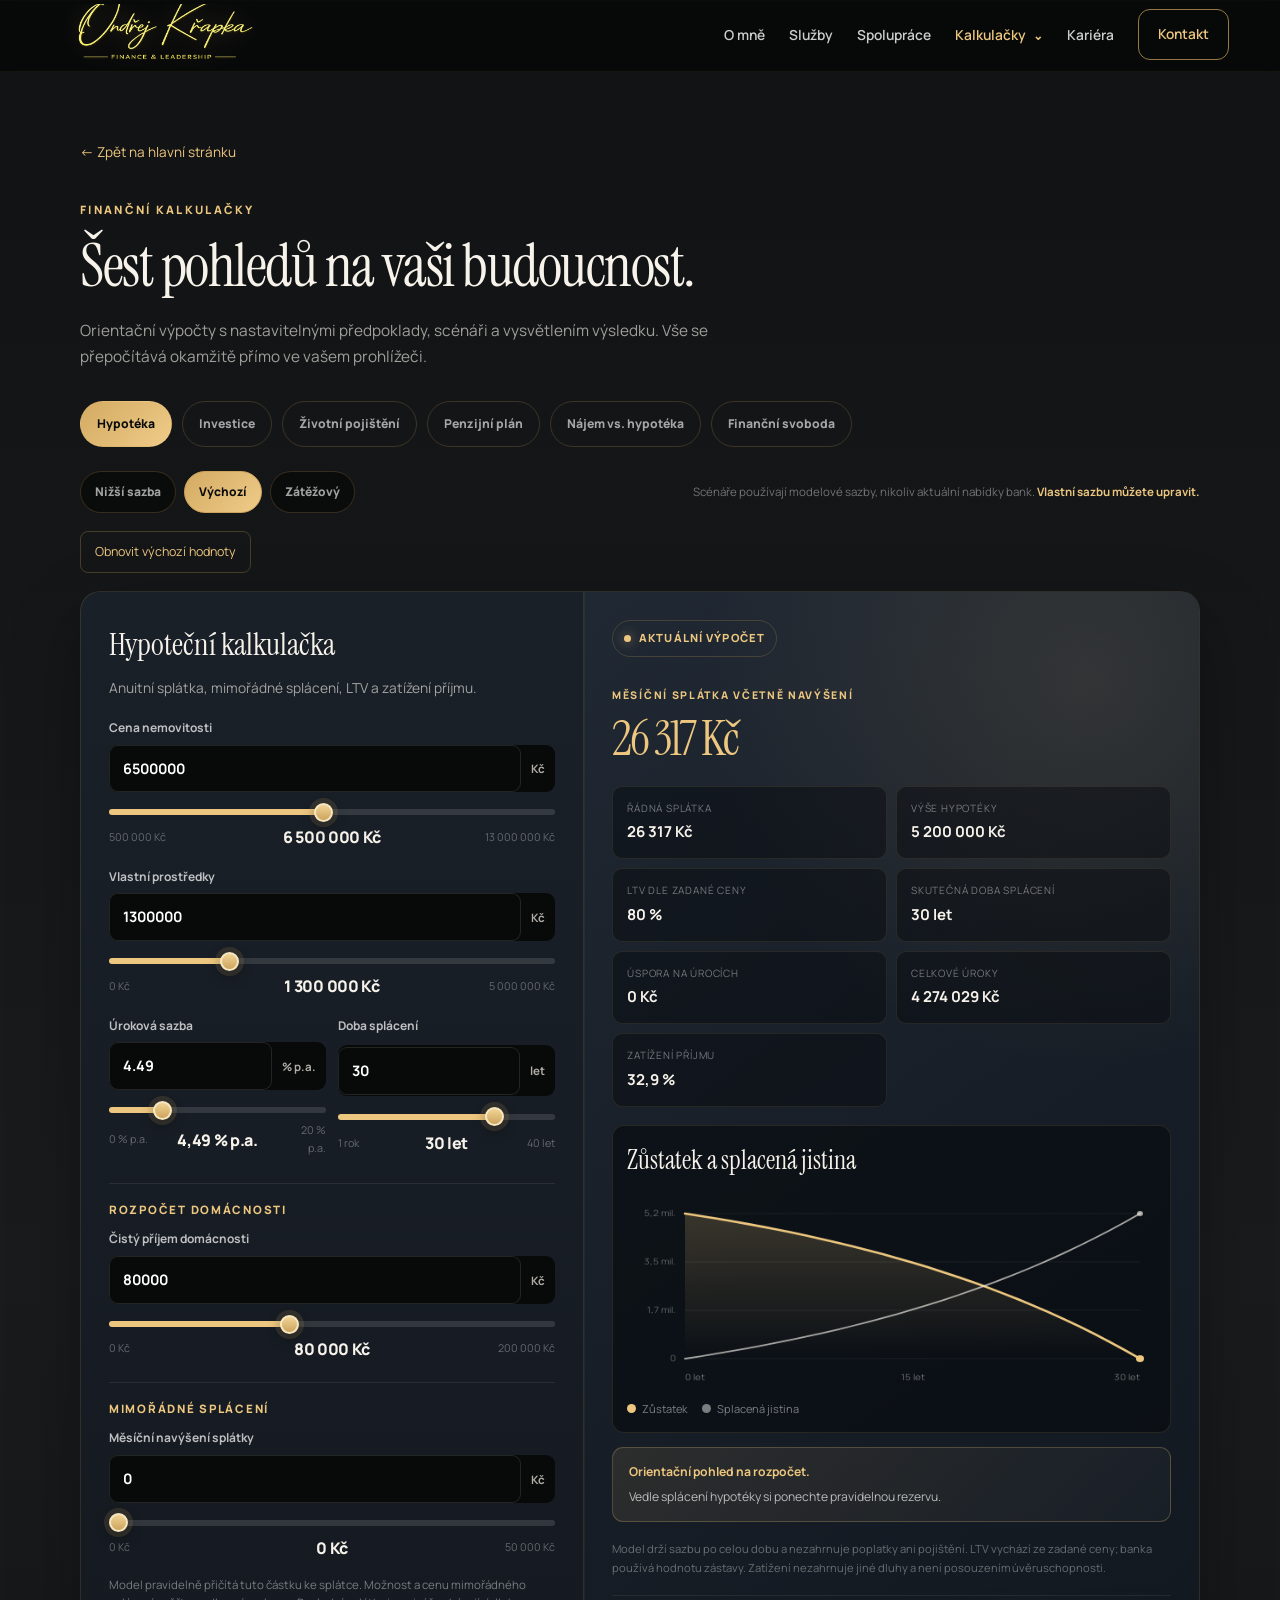
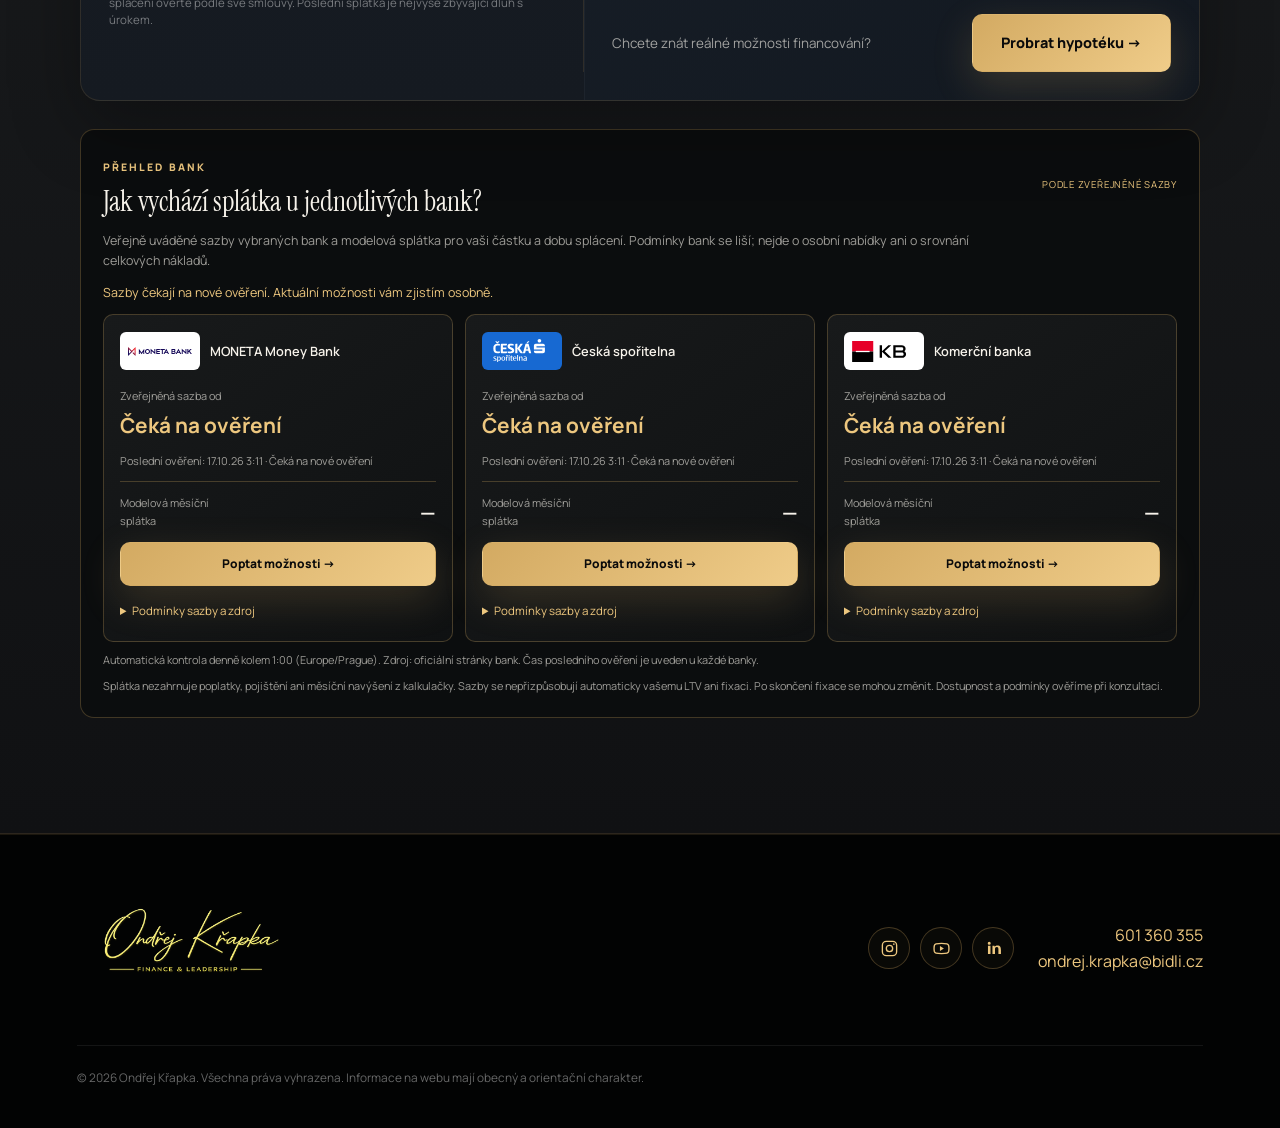
==== kalkulacky.html @ 7ee27f2b "Refresh stylesheet cache after mobile updates" ====
<!DOCTYPE html>
<html lang="cs">
<head>
  <meta charset="UTF-8" />
  <meta name="viewport" content="width=device-width, initial-scale=1.0" />
  <meta name="description" content="Spočítejte si hypotéku, investice, pojištění, penzi, nájem versus vlastní bydlení a cestu k finanční svobodě. Šest orientačních finančních kalkulaček Ondřeje Křapky." />
  <title>Finanční kalkulačky | Ondřej Křapka</title>
  <link rel="preconnect" href="https://fonts.googleapis.com">
  <link rel="preconnect" href="https://fonts.gstatic.com" crossorigin>
  <link href="https://fonts.googleapis.com/css2?family=Instrument+Serif:ital@0;1&family=Manrope:wght@400;500;600;700;800&display=swap" rel="stylesheet">
    <link rel="stylesheet" href="styles.css?v=mobile-header-2">
</head>
<body class="calculator-page">
  <header class="site-header">
    <a href="index.html#top" class="brand" aria-label="Ondřej Křapka – úvod"><picture><source media="(max-width: 700px)" srcset="logoHlavicka-mobile.png?v=1"><img src="logoHlavicka-optimized.png?v=1" alt="Ondřej Křapka – Finance & Leadership" decoding="async"></picture></a>
    <button class="menu-toggle" type="button" aria-label="Otevřít menu" aria-expanded="false"><span></span><span></span></button>
    <nav class="main-nav" aria-label="Hlavní navigace"><a href="index.html#o-mne">O mně</a><a href="spoluprace.html#sluzby">Služby</a><a href="spoluprace.html">Spolupráce</a><div class="nav-dropdown"><a href="kalkulacky.html" aria-current="page">Kalkulačky</a><div class="nav-dropdown-menu"><a href="#mortgage" data-open-calculator="mortgage">Hypoteční kalkulačka</a><a href="#investment" data-open-calculator="investment">Investiční kalkulačka</a><a href="#insurance" data-open-calculator="insurance">Životní pojištění</a><a href="#pension" data-open-calculator="pension">Penzijní plán</a><a href="#rentbuy" data-open-calculator="rentbuy">Nájem versus hypotéka</a><a href="#freedom" data-open-calculator="freedom">Finanční svoboda</a></div></div><a href="kariera.html">Kariéra</a><a href="index.html#kontakt" class="nav-cta">Kontakt</a></nav>
  </header>
  <main id="top">
    <section id="kalkulacky" class="calculators section" aria-labelledby="calculators-title">
      <a class="calculator-back" href="index.html">← Zpět na hlavní stránku</a>
      <div class="section-heading">
        <div><span class="section-label">Finanční kalkulačky</span><h1 id="calculators-title">Šest pohledů na vaši budoucnost.</h1></div>
        <p>Orientační výpočty s nastavitelnými předpoklady, scénáři a vysvětlením výsledku. Vše se přepočítává okamžitě přímo ve vašem prohlížeči.</p>
      </div>

      <div class="calculator-tabs" role="tablist" aria-label="Výběr kalkulačky">
        <button class="calculator-tab active" id="tab-mortgage" role="tab" aria-selected="true" aria-controls="panel-mortgage" tabindex="0" type="button" data-calculator="mortgage">Hypotéka</button>
        <button class="calculator-tab" id="tab-investment" role="tab" aria-selected="false" aria-controls="panel-investment" tabindex="-1" type="button" data-calculator="investment">Investice</button>
        <button class="calculator-tab" id="tab-insurance" role="tab" aria-selected="false" aria-controls="panel-insurance" tabindex="-1" type="button" data-calculator="insurance">Životní pojištění</button>
        <button class="calculator-tab" id="tab-pension" role="tab" aria-selected="false" aria-controls="panel-pension" tabindex="-1" type="button" data-calculator="pension">Penzijní plán</button>
        <button class="calculator-tab" id="tab-rentbuy" role="tab" aria-selected="false" aria-controls="panel-rentbuy" tabindex="-1" type="button" data-calculator="rentbuy">Nájem vs. hypotéka</button>
        <button class="calculator-tab" id="tab-freedom" role="tab" aria-selected="false" aria-controls="panel-freedom" tabindex="-1" type="button" data-calculator="freedom">Finanční svoboda</button>
      </div>

      <div class="calculator-view active" id="panel-mortgage" role="tabpanel" aria-labelledby="tab-mortgage" data-view="mortgage">
        <div class="calc-toolbar"><div class="scenario-switch" data-scenarios="mortgage" role="group" aria-label="Scénář hypotéky"><button type="button" class="scenario-button" data-scenario="safe" aria-pressed="false">Nižší sazba</button><button type="button" class="scenario-button active" data-scenario="realistic" aria-pressed="true">Výchozí</button><button type="button" class="scenario-button" data-scenario="stress" aria-pressed="false">Zátěžový</button></div><div class="calc-help">Scénáře používají modelové sazby, nikoliv aktuální nabídky bank. <strong>Vlastní sazbu můžete upravit.</strong></div></div>
        <div class="calculator-shell">
          <div class="calculator-panel reveal"><h3>Hypoteční kalkulačka</h3><p class="calculator-intro">Anuitní splátka, mimořádné splácení, LTV a zatížení příjmu.</p>
            <div class="calc-field"><label for="mPrice">Cena nemovitosti</label><div class="calc-value-wrap"><input id="mPrice" type="number" min="500000" max="100000000" data-range-max="13000000" step="50000" value="6500000"><span>Kč</span></div></div>
            <div class="calc-field"><label for="mOwn">Vlastní prostředky</label><div class="calc-value-wrap"><input id="mOwn" type="number" min="0" max="100000000" data-range-max="5000000" step="50000" value="1300000"><span>Kč</span></div></div>
            <div class="compact-grid"><div class="calc-field"><label for="mRate">Úroková sazba</label><div class="calc-value-wrap"><input id="mRate" type="number" min="0" max="20" step="0.01" value="4.49"><span>% p.a.</span></div></div><div class="calc-field"><label for="mYears">Doba splácení</label><div class="calc-value-wrap"><input id="mYears" type="number" min="1" max="40" value="30"><span>let</span></div></div></div>
            <div class="calc-section-title">Rozpočet domácnosti</div>
            <div class="calc-field"><label for="mIncome">Čistý příjem domácnosti</label><div class="calc-value-wrap"><input id="mIncome" type="number" min="0" max="5000000" data-range-max="200000" step="1000" value="80000"><span>Kč</span></div></div>
            <div class="calc-section-title">Mimořádné splácení</div>
            <div class="calc-field"><label for="mExtra">Měsíční navýšení splátky</label><div class="calc-value-wrap"><input id="mExtra" type="number" min="0" max="500000" data-range-max="50000" step="500" value="0"><span>Kč</span></div><p class="calc-note">Model pravidelně přičítá tuto částku ke splátce. Možnost a cenu mimořádného splácení ověřte podle své smlouvy. Poslední splátka je nejvýše zbývající dluh s úrokem.</p></div>
          </div>
          <div class="calculator-result reveal" aria-live="polite"><div class="result-status">Aktuální výpočet</div><span class="result-kicker">Měsíční splátka včetně navýšení</span><div class="monthly-payment" id="mPayment">—</div><div class="result-grid"><div class="result-item"><span>Řádná splátka</span><strong id="mBasePayment">—</strong></div><div class="result-item"><span>Výše hypotéky</span><strong id="mLoan">—</strong></div><div class="result-item"><span>LTV dle zadané ceny</span><strong id="mLtv">—</strong></div><div class="result-item"><span>Skutečná doba splácení</span><strong id="mActualYears">—</strong></div><div class="result-item"><span>Úspora na úrocích</span><strong id="mSavedInterest">—</strong></div><div class="result-item"><span>Celkové úroky</span><strong id="mInterest">—</strong></div><div class="result-item"><span>Zatížení příjmu</span><strong id="mBurden">—</strong></div></div><div class="chart-wrap"><div class="chart-head"><h4>Zůstatek a splacená jistina</h4></div><canvas class="chart-canvas" id="mortgageChart" role="img" aria-label="Graf zůstatku hypotéky a splacené jistiny"></canvas><div class="chart-legend-pro"><span><i></i>Zůstatek</span><span><i></i>Splacená jistina</span></div></div><div class="recommendation" id="mRecommendation"></div><p class="calculator-disclaimer">Model drží sazbu po celou dobu a nezahrnuje poplatky ani pojištění. LTV vychází ze zadané ceny; banka používá hodnotu zástavy. Zatížení nezahrnuje jiné dluhy a není posouzením úvěruschopnosti.</p><div class="calculator-cta"><p>Chcete znát reálné možnosti financování?</p><a class="button button-primary" href="index.html#kontakt">Probrat hypotéku →</a></div></div>
        </div>
        <section class="bank-comparison" id="bank-comparison" aria-labelledby="bank-comparison-title">
          <div class="bank-comparison-head"><div><span class="section-label">Přehled bank</span><h3 id="bank-comparison-title">Jak vychází splátka u jednotlivých bank?</h3></div><span class="bank-sort">Podle zveřejněné sazby</span></div>
          <p class="bank-intro">Veřejně uváděné sazby vybraných bank a modelová splátka pro vaši částku a dobu splácení. Podmínky bank se liší; nejde o osobní nabídky ani o srovnání celkových nákladů.</p>
          <p id="bank-status" class="bank-status" role="status"></p>
          <div id="bank-cards" class="bank-cards"></div>
          <p class="bank-source-note" id="bank-source-note"></p>
          <p class="bank-source-note">Splátka nezahrnuje poplatky, pojištění ani měsíční navýšení z kalkulačky. Sazby se nepřizpůsobují automaticky vašemu LTV ani fixaci. Po skončení fixace se mohou změnit. Dostupnost a podmínky ověříme při konzultaci.</p>
          <noscript>Pro přepočet bankovních splátek zapněte JavaScript. <a href="index.html#kontakt">Probrat hypotéku osobně</a>.</noscript>
        </section>
      </div>

      <div class="calculator-view" id="panel-investment" role="tabpanel" aria-labelledby="tab-investment" data-view="investment" hidden>
        <div class="calc-toolbar"><div class="scenario-switch" data-scenarios="investment" role="group" aria-label="Investiční scénář"><button type="button" class="scenario-button" data-scenario="conservative" aria-pressed="false">Konzervativní</button><button type="button" class="scenario-button active" data-scenario="balanced" aria-pressed="true">Vyvážený</button><button type="button" class="scenario-button" data-scenario="dynamic" aria-pressed="false">Dynamický</button></div><div class="calc-help">Výnos je uváděn před odečtením poplatku. Model používá <strong>měsíční složené úročení</strong>.</div></div>
        <div class="calculator-shell"><div class="calculator-panel"><h3>Investiční kalkulačka</h3><p class="calculator-intro">Zohledňuje inflaci, nákladovost i každoroční navyšování vkladu.</p>
          <div class="compact-grid"><div class="calc-field"><label for="iInitial">Počáteční vklad</label><div class="calc-value-wrap"><input id="iInitial" type="number" min="0" max="100000000" data-range-max="1000000" step="10000" value="200000"><span>Kč</span></div></div><div class="calc-field"><label for="iMonthly">Měsíční investice</label><div class="calc-value-wrap"><input id="iMonthly" type="number" min="0" max="1000000" data-range-max="50000" step="500" value="5000"><span>Kč</span></div></div></div>
          <div class="compact-grid"><div class="calc-field"><label for="iReturn">Hrubý očekávaný výnos</label><div class="calc-value-wrap"><input id="iReturn" type="number" min="-20" max="30" step="0.1" value="7"><span>% p.a.</span></div></div><div class="calc-field"><label for="iYears">Doba investování</label><div class="calc-value-wrap"><input id="iYears" type="number" min="1" max="60" value="25"><span>let</span></div></div></div>
          <div class="calc-section-title">Realističtější předpoklady</div><div class="compact-grid"><div class="calc-field"><label for="iFee">Roční nákladovost</label><div class="calc-value-wrap"><input id="iFee" type="number" min="0" max="10" step="0.1" value="1"><span>% p.a.</span></div></div><div class="calc-field"><label for="iInflation">Inflace</label><div class="calc-value-wrap"><input id="iInflation" type="number" min="0" max="20" step="0.1" value="2.5"><span>% p.a.</span></div></div></div><div class="calc-field"><label for="iGrowth">Každoroční navýšení měsíční investice</label><div class="calc-value-wrap"><input id="iGrowth" type="number" min="0" max="20" step="0.5" value="2"><span>% ročně</span></div></div>
        </div><div class="calculator-result" aria-live="polite"><div class="result-status">Dlouhodobý scénář</div><span class="result-kicker">Odhadovaná hodnota portfolia</span><div class="monthly-payment" id="iFinal">—</div><div class="result-grid"><div class="result-item"><span>Celkem vložíte</span><strong id="iInvested">—</strong></div><div class="result-item"><span>Čistý výnos</span><strong id="iProfit">—</strong></div><div class="result-item"><span>Reálná hodnota dnes</span><strong id="iReal">—</strong></div><div class="result-item"><span>Modelový čistý výnos</span><strong id="iNetReturn">—</strong></div></div><div class="chart-wrap"><div class="chart-head"><h4>Portfolio, vklady a kupní síla</h4></div><canvas class="chart-canvas" id="investmentChart" role="img" aria-label="Graf vývoje portfolia, vkladů a reálné hodnoty"></canvas><div class="chart-legend-pro"><span><i></i>Portfolio</span><span><i></i>Vklady</span><span><i></i>Reálná hodnota</span></div></div><div class="recommendation" id="iRecommendation"></div><p class="calculator-disclaimer">Model odečítá roční nákladovost od hrubého výnosu v procentních bodech. Vklady probíhají na konci měsíce a navyšují se po celých letech. Nezahrnuje daně, vstupní poplatky ani kolísání trhu.</p><div class="calculator-cta"><p>Chcete sestavit investiční plán na míru?</p><a class="button button-primary" href="index.html#kontakt">Probrat investice →</a></div></div></div>
      </div>

      <div class="calculator-view" id="panel-insurance" role="tabpanel" aria-labelledby="tab-insurance" data-view="insurance" hidden>
        <div class="calculator-shell"><div class="calculator-panel"><h3>Kalkulačka životního pojištění</h3><p class="calculator-intro">Model předpokládá jednorázové splacení dluhů. Do výdajů proto zadejte běžný chod domácnosti bez jejich splátek. Příjmy po úmrtí či invaliditě zadejte za celou domácnost.</p>
          <div class="calc-field"><label for="lSupportYears">Rodinu chcete chránit</label><div class="calc-value-wrap"><input id="lSupportYears" type="number" min="1" max="30" value="10"><span>let</span></div></div>
          <div class="compact-grid"><div class="calc-field"><label for="lIncome">Čistý příjem domácnosti před výpadkem</label><div class="calc-value-wrap"><input id="lIncome" type="number" min="0" max="5000000" data-range-max="200000" step="1000" value="55000"><span>Kč</span></div></div><div class="calc-field"><label for="lExpenses">Výdaje domácnosti bez splátek dluhů</label><div class="calc-value-wrap"><input id="lExpenses" type="number" min="0" max="5000000" data-range-max="200000" step="1000" value="38000"><span>Kč</span></div></div></div>
          <div class="compact-grid"><div class="calc-field"><label for="lDebt">Nesplacené dluhy</label><div class="calc-value-wrap"><input id="lDebt" type="number" min="0" max="100000000" data-range-max="10000000" step="50000" value="3500000"><span>Kč</span></div></div><div class="calc-field"><label for="lChildren">Nezaopatřené děti</label><div class="calc-value-wrap"><input id="lChildren" type="number" min="0" max="10" value="2"><span>dětí</span></div></div></div>
          <div class="calc-section-title">Modelové předpoklady</div>
          <div class="compact-grid"><div class="calc-field"><label for="lSurvivorIncome">Příjem domácnosti po úmrtí</label><div class="calc-value-wrap"><input id="lSurvivorIncome" type="number" min="0" max="5000000" data-range-max="150000" step="1000" value="20000"><span>Kč/měs.</span></div></div><div class="calc-field"><label for="lDisabilityIncome">Příjem domácnosti při invaliditě</label><div class="calc-value-wrap"><input id="lDisabilityIncome" type="number" min="0" max="5000000" data-range-max="150000" step="1000" value="22000"><span>Kč/měs.</span></div></div></div>
          <div class="compact-grid"><div class="calc-field"><label for="lSickReplacement">Zachovaný příjem domácnosti při neschopnosti</label><div class="calc-value-wrap"><input id="lSickReplacement" type="number" min="0" max="100" step="1" value="60"><span>% příjmu</span></div></div><div class="calc-field"><label for="lInvalidityYears">Doba krytí invalidity</label><div class="calc-value-wrap"><input id="lInvalidityYears" type="number" min="1" max="50" value="15"><span>let</span></div></div></div>
          <div class="calc-field"><label for="lChildReserve">Rezerva na jedno dítě</label><div class="calc-value-wrap"><input id="lChildReserve" type="number" min="0" max="5000000" data-range-max="1000000" step="50000" value="250000"><span>Kč</span></div></div>
          <div class="calc-field"><label for="lDebtPayment">Měsíční splátky dluhů</label><div class="calc-value-wrap"><input id="lDebtPayment" type="number" min="0" max="1000000" data-range-max="50000" step="500" value="0"><span>Kč/měs.</span></div><p class="calc-note">Při pracovní neschopnosti dluhy zůstávají. Splátky přičteme k běžným výdajům; výchozí nulu upravte podle skutečnosti.</p></div><div class="calc-section-title">Existující zabezpečení</div><div class="compact-grid"><div class="calc-field"><label for="lReserve">Likvidní úspory</label><div class="calc-value-wrap"><input id="lReserve" type="number" min="0" max="100000000" data-range-max="5000000" step="10000" value="300000"><span>Kč</span></div></div><div class="calc-field"><label for="lExisting">Současné krytí pro případ úmrtí</label><div class="calc-value-wrap"><input id="lExisting" type="number" min="0" max="100000000" data-range-max="10000000" step="50000" value="500000"><span>Kč</span></div></div></div>
        </div><div class="calculator-result" aria-live="polite"><div class="result-status">Orientační analýza rizik</div><div class="score-row"><div class="score-ring" id="lScoreRing"><strong id="lScore">—</strong></div><div class="score-copy"><span>Pokrytí modelové potřeby při úmrtí</span><b id="lScoreLabel">—</b></div></div><div class="metric-highlight"><span>Modelová potřeba krytí pro úmrtí</span><strong id="lDeath">—</strong></div><div class="result-grid"><div class="result-item"><span>Invalidita III. stupně</span><strong id="lInvalidity">—</strong></div><div class="result-item"><span>Výpadek při neschopnosti / měsíc</span><strong id="lSick">—</strong></div><div class="result-item"><span>Chybějící krytí při úmrtí</span><strong id="lGap">—</strong></div><div class="result-item"><span>Potřeba rodiny po odečtení úspor</span><strong id="lFamily">—</strong></div></div><div class="recommendation" id="lRecommendation"></div><p class="calculator-disclaimer">Nejde o návrh konkrétní pojistné smlouvy. Zdravotní stav, povolání, státní dávky a existující smlouvy mohou výsledek zásadně změnit.</p><div class="calculator-cta"><p>Chcete zjistit, zda je vaše současná ochrana dostatečná?</p><a class="button button-primary" href="index.html#kontakt">Prověřit ochranu →</a></div></div></div>
      </div>

      <div class="calculator-view" id="panel-pension" role="tabpanel" aria-labelledby="tab-pension" data-view="pension" hidden>
        <div class="calculator-shell"><div class="calculator-panel"><h3>Penzijní kalkulačka</h3><p class="calculator-intro">Počítá rentu v dnešních cenách a potřebný kapitál v cenách při odchodu do penze. Odhad státního důchodu zadáváte sami.</p>
          <div class="compact-grid"><div class="calc-field"><label for="pAge">Současný věk</label><div class="calc-value-wrap"><input id="pAge" type="number" min="18" max="75" value="35"><span>let</span></div></div><div class="calc-field"><label for="pRetire">Odchod do penze</label><div class="calc-value-wrap"><input id="pRetire" type="number" min="40" max="80" value="65"><span>let</span></div></div></div>
          <div class="compact-grid"><div class="calc-field"><label for="pDesired">Požadovaný příjem v dnešních cenách</label><div class="calc-value-wrap"><input id="pDesired" type="number" min="0" max="1000000" data-range-max="100000" step="1000" value="35000"><span>Kč/měs.</span></div></div><div class="calc-field"><label for="pState">Odhad státního důchodu v dnešních cenách</label><div class="calc-value-wrap"><input id="pState" type="number" min="0" max="500000" data-range-max="60000" step="500" value="18000"><span>Kč/měs.</span></div></div></div>
          <div class="compact-grid"><div class="calc-field"><label for="pCurrent">Současné investice na penzi</label><div class="calc-value-wrap"><input id="pCurrent" type="number" min="0" max="100000000" data-range-max="5000000" step="10000" value="250000"><span>Kč</span></div></div><div class="calc-field"><label for="pDrawYears">Doba čerpání renty</label><div class="calc-value-wrap"><input id="pDrawYears" type="number" min="5" max="40" value="25"><span>let</span></div></div></div>
          <div class="calc-section-title">Předpoklady</div><div class="compact-grid"><div class="calc-field"><label for="pReturn">Výnos před penzí</label><div class="calc-value-wrap"><input id="pReturn" type="number" min="0" max="20" step="0.1" value="6"><span>% p.a.</span></div></div><div class="calc-field"><label for="pPostReturn">Výnos během čerpání renty</label><div class="calc-value-wrap"><input id="pPostReturn" type="number" min="0" max="15" step="0.1" value="3.5"><span>% p.a.</span></div></div></div><div class="calc-field"><label for="pInflation">Inflace</label><div class="calc-value-wrap"><input id="pInflation" type="number" min="0" max="20" step="0.1" value="2.5"><span>% p.a.</span></div></div>
        </div><div class="calculator-result" aria-live="polite"><div class="result-status">Penzijní plán</div><span class="result-kicker">Měsíční investice v dnešních cenách</span><div class="monthly-payment" id="pMonthly">—</div><div class="result-grid"><div class="result-item"><span>Potřebný kapitál v penzi (budoucí Kč)</span><strong id="pCapital">—</strong></div><div class="result-item"><span>Čas do penze</span><strong id="pYearsLeft">—</strong></div><div class="result-item"><span>Budoucí chybějící renta</span><strong id="pGapRent">—</strong></div><div class="result-item"><span>Odhad současných úspor v penzi</span><strong id="pFutureCurrent">—</strong></div></div><div class="chart-wrap"><div class="chart-head"><h4>Cesta k cíli v dnešních cenách</h4></div><canvas class="chart-canvas" id="pensionChart" role="img" aria-label="Graf cesty k penzijnímu kapitálu v dnešních cenách"></canvas></div><div class="recommendation" id="pRecommendation"></div><p class="calculator-disclaimer">Měsíční investice je uvedena v dnešních cenách a pro zachování kupní síly je potřeba ji průběžně navyšovat o inflaci. Nejde o garanci budoucí renty.</p><div class="calculator-cta"><p>Chcete připravit realistický penzijní plán?</p><a class="button button-primary" href="index.html#kontakt">Naplánovat penzi →</a></div></div></div>
      </div>

      <div class="calculator-view" id="panel-rentbuy" role="tabpanel" aria-labelledby="tab-rentbuy" data-view="rentbuy" hidden>
        <div class="calculator-shell"><div class="calculator-panel"><h3>Nájem versus hypotéka</h3><p class="calculator-intro">Férové porovnání stejného počátečního kapitálu a stejného měsíčního rozpočtu. Levnější varianta vždy investuje rozdíl.</p>
          <div class="compact-grid"><div class="calc-field"><label for="rPrice">Cena nemovitosti</label><div class="calc-value-wrap"><input id="rPrice" type="number" min="500000" max="100000000" data-range-max="13000000" step="50000" value="6500000"><span>Kč</span></div></div><div class="calc-field"><label for="rRent">Současný měsíční nájem</label><div class="calc-value-wrap"><input id="rRent" type="number" min="0" max="500000" data-range-max="100000" step="500" value="22000"><span>Kč</span></div></div></div>
          <div class="compact-grid"><div class="calc-field"><label for="rOwn">Vlastní prostředky na akontaci</label><div class="calc-value-wrap"><input id="rOwn" type="number" min="0" max="100000000" data-range-max="5000000" step="50000" value="1300000"><span>Kč</span></div></div><div class="calc-field"><label for="rRate">Sazba hypotéky</label><div class="calc-value-wrap"><input id="rRate" type="number" min="0" max="20" step="0.01" value="4.49"><span>% p.a.</span></div></div></div>
          <div class="compact-grid"><div class="calc-field"><label for="rMortgageYears">Doba splácení hypotéky</label><div class="calc-value-wrap"><input id="rMortgageYears" type="number" min="5" max="40" value="30"><span>let</span></div></div><div class="calc-field"><label for="rYears">Horizont porovnání</label><div class="calc-value-wrap"><input id="rYears" type="number" min="1" max="50" value="25"><span>let</span></div></div></div>
          <div class="compact-grid"><div class="calc-field"><label for="rGrowth">Růst ceny nemovitosti</label><div class="calc-value-wrap"><input id="rGrowth" type="number" min="-10" max="20" step="0.1" value="3"><span>% p.a.</span></div></div><div class="calc-field"><label for="rRentGrowth">Růst nájemného</label><div class="calc-value-wrap"><input id="rRentGrowth" type="number" min="0" max="20" step="0.1" value="2.5"><span>% p.a.</span></div></div></div>
          <div class="calc-section-title">Náklady a alternativní investice</div><div class="compact-grid"><div class="calc-field"><label for="rInvest">Výnos investice</label><div class="calc-value-wrap"><input id="rInvest" type="number" min="-20" max="30" step="0.1" value="6"><span>% p.a.</span></div></div><div class="calc-field"><label for="rMaintenance">Údržba a fond oprav</label><div class="calc-value-wrap"><input id="rMaintenance" type="number" min="0" max="5" step="0.1" value="1"><span>% ceny/rok</span></div></div></div><div class="calc-field"><label for="rBuyCosts">Jednorázové náklady koupě</label><div class="calc-value-wrap"><input id="rBuyCosts" type="number" min="0" max="10" step="0.1" value="2"><span>% ceny</span></div><p class="calc-note">Počítají se nad rámec akontace. Nájemník stejný počáteční kapitál investuje.</p></div>
        </div><div class="calculator-result" aria-live="polite"><div class="result-status">Porovnání čistého majetku</div><span class="result-kicker">Výhodnější modelový scénář</span><div class="monthly-payment" id="rWinner">—</div><div class="result-grid"><div class="result-item"><span>Čistý majetek vlastníka</span><strong id="rBuyWealth">—</strong></div><div class="result-item"><span>Portfolio nájemníka</span><strong id="rRentWealth">—</strong></div><div class="result-item"><span>Počáteční splátka hypotéky</span><strong id="rPayment">—</strong></div><div class="result-item"><span>Rozdíl výsledků</span><strong id="rDifference">—</strong></div><div class="result-item"><span>Zůstatek hypotéky</span><strong id="rRemainingLoan">—</strong></div><div class="result-item"><span>Investice vlastníka</span><strong id="rOwnerPortfolio">—</strong></div></div><div class="chart-wrap"><div class="chart-head"><h4>Vývoj čistého majetku</h4></div><canvas class="chart-canvas" id="rentBuyChart" role="img" aria-label="Graf čistého majetku vlastníka a nájemníka"></canvas><div class="chart-legend-pro"><span><i></i>Vlastní bydlení</span><span><i></i>Nájem + investice</span></div></div><div class="recommendation" id="rRecommendation"></div><p class="calculator-disclaimer">Model předpokládá stejný počáteční a měsíční rozpočet, neměnnou sazbu hypotéky a investování úspory levnější variantou. Nezohledňuje všechny daně, prodejní náklady, stěhování ani rekonstrukce.</p><div class="calculator-cta"><p>Chcete porovnat varianty podle své skutečné situace?</p><a class="button button-primary" href="index.html#kontakt">Porovnat bydlení →</a></div></div></div>
      </div>

      <div class="calculator-view" id="panel-freedom" role="tabpanel" aria-labelledby="tab-freedom" data-view="freedom" hidden>
        <div class="calc-toolbar"><div class="scenario-switch" data-scenarios="freedom" role="group" aria-label="Míra čerpání"><button type="button" class="scenario-button" data-scenario="cautious" aria-pressed="false">3,5 %</button><button type="button" class="scenario-button active" data-scenario="classic" aria-pressed="true">4 %</button><button type="button" class="scenario-button" data-scenario="flexible" aria-pressed="false">4,5 %</button></div><div class="calc-help">Míra čerpání určuje velikost cílového kapitálu. Nižší hodnota je <strong>opatrnější</strong>.</div></div>
        <div class="calculator-shell"><div class="calculator-panel"><h3>Kalkulačka finanční svobody</h3><p class="calculator-intro">Kolik kapitálu potřebujete a kdy jej můžete při pravidelném investování dosáhnout.</p>
          <div class="compact-grid"><div class="calc-field"><label for="fAge">Současný věk</label><div class="calc-value-wrap"><input id="fAge" type="number" min="18" max="80" value="35"><span>let</span></div></div><div class="calc-field"><label for="fIncome">Požadovaný příjem v dnešních cenách</label><div class="calc-value-wrap"><input id="fIncome" type="number" min="0" max="1000000" data-range-max="150000" step="1000" value="50000"><span>Kč/měs.</span></div></div></div>
          <div class="compact-grid"><div class="calc-field"><label for="fCurrent">Současný investovaný majetek</label><div class="calc-value-wrap"><input id="fCurrent" type="number" min="0" max="1000000000" data-range-max="10000000" step="10000" value="500000"><span>Kč</span></div></div><div class="calc-field"><label for="fMonthly">Měsíční investice</label><div class="calc-value-wrap"><input id="fMonthly" type="number" min="0" max="1000000" data-range-max="100000" step="500" value="12000"><span>Kč</span></div></div></div>
          <div class="compact-grid"><div class="calc-field"><label for="fReturn">Očekávaný výnos</label><div class="calc-value-wrap"><input id="fReturn" type="number" min="-20" max="30" step="0.1" value="7"><span>% p.a.</span></div></div><div class="calc-field"><label for="fInflation">Inflace</label><div class="calc-value-wrap"><input id="fInflation" type="number" min="0" max="20" step="0.1" value="2.5"><span>% p.a.</span></div></div></div><div class="compact-grid"><div class="calc-field"><label for="fWithdrawal">Modelová míra čerpání</label><div class="calc-value-wrap"><input id="fWithdrawal" type="number" min="2" max="8" step="0.1" value="4"><span>% ročně</span></div></div><div class="calc-field"><label for="fGrowth">Každoroční navýšení investice</label><div class="calc-value-wrap"><input id="fGrowth" type="number" min="0" max="20" step="0.1" value="2.5"><span>% ročně</span></div></div></div>
        </div><div class="calculator-result" aria-live="polite"><div class="result-status">FIRE scénář</div><span class="result-kicker">Odhad dosažení finanční svobody</span><div class="monthly-payment" id="fYears">—</div><div class="result-grid"><div class="result-item"><span>Cílový kapitál v dnešních cenách</span><strong id="fTarget">—</strong></div><div class="result-item"><span>Odhadovaný věk</span><strong id="fTargetAge">—</strong></div><div class="result-item"><span>Aktuální pokrok</span><strong id="fProgress">—</strong></div><div class="result-item"><span>Dnešní možná renta</span><strong id="fCurrentIncome">—</strong></div></div><div class="chart-wrap"><div class="chart-head"><h4>Cesta k cíli v dnešních cenách</h4></div><canvas class="chart-canvas" id="freedomChart" role="img" aria-label="Graf cesty k finanční nezávislosti v dnešních cenách"></canvas></div><div class="recommendation" id="fRecommendation"></div><p class="calculator-disclaimer">Model zvlášť zohledňuje výnos, inflaci a každoroční navyšování vkladu. Míra čerpání není zárukou udržitelnosti renty; výsledek nezahrnuje daně, poplatky ani kolísání trhu.</p><div class="calculator-cta"><p>Chcete vytvořit konkrétní plán finanční svobody?</p><a class="button button-primary" href="index.html#kontakt">Vytvořit plán →</a></div></div></div>
      </div>
    </section>
  </main>
  <footer class="site-footer"><div><img src="logoHlavicka-optimized.png?v=1" alt="Ondřej Křapka" loading="lazy" decoding="async"></div><nav class="footer-socials" aria-label="Sociální sítě"><a href="https://www.instagram.com/ondrej.krapka/" target="_blank" rel="noopener noreferrer" aria-label="Instagram Ondřeje Křapky"><svg viewBox="0 0 24 24" aria-hidden="true"><rect x="3" y="3" width="18" height="18" rx="5"></rect><circle cx="12" cy="12" r="4"></circle><circle class="social-icon-dot" cx="17.5" cy="6.5" r="1"></circle></svg></a><a href="https://www.youtube.com/@OndrejKrapka" target="_blank" rel="noopener noreferrer" aria-label="YouTube Ondřeje Křapky"><svg viewBox="0 0 24 24" aria-hidden="true"><path d="M21 8.2a3 3 0 0 0-2.1-2.1C17 5.6 12 5.6 12 5.6s-5 0-6.9.5A3 3 0 0 0 3 8.2 15 15 0 0 0 2.6 12 15 15 0 0 0 3 15.8a3 3 0 0 0 2.1 2.1c1.9.5 6.9.5 6.9.5s5 0 6.9-.5a3 3 0 0 0 2.1-2.1 15 15 0 0 0 .4-3.8 15 15 0 0 0-.4-3.8Z"></path><path class="social-icon-fill" d="m10 15.2 5-3.2-5-3.2Z"></path></svg></a><a href="https://linkedin.com/in/ondrejkrapka?originalSubdomain=cz" target="_blank" rel="noopener noreferrer" aria-label="LinkedIn Ondřeje Křapky"><svg viewBox="0 0 24 24" aria-hidden="true"><path class="social-icon-fill" d="M5 8.5h3.2V19H5V8.5Zm1.6-5a1.9 1.9 0 1 1 0 3.8 1.9 1.9 0 0 1 0-3.8Zm3.6 5h3.1v1.4c.7-1.1 1.9-1.8 3.6-1.8 3.8 0 4.5 2.5 4.5 5.8V19h-3.2v-5.8c0-1.4 0-3.2-2-3.2s-2.3 1.5-2.3 3.1V19h-3.2V8.5Z"></path></svg></a></nav><div class="footer-links"><a href="tel:+420601360355">601 360 355</a><a href="mailto:ondrej.krapka@bidli.cz">ondrej.krapka@bidli.cz</a></div><p>© <span id="year"></span> Ondřej Křapka. Všechna práva vyhrazena. Informace na webu mají obecný a orientační charakter.</p></footer>
  <script src="script.js?v=services-move-1"></script>
  <script src="bank-rates-data.js?v=auto-2"></script>
  <script src="bank-comparison.js?v=compact-4"></script>
  <script>
    const currency=new Intl.NumberFormat('cs-CZ',{style:'currency',currency:'CZK',maximumFractionDigits:0}),decimal=new Intl.NumberFormat('cs-CZ',{maximumFractionDigits:1});
    const clamp=(value,min,max)=>Math.min(Math.max(value,min),max),raw=id=>{const el=document.getElementById(id),value=Number(el?.value);if(!Number.isFinite(value))return 0;const min=el?.min!==''?Number(el.min):-Infinity,max=el?.max!==''?Number(el.max):Infinity;return clamp(value,min,max)},get=id=>Math.max(raw(id),0),set=(id,value)=>{const el=document.getElementById(id);if(el&&el.textContent!==String(value))el.textContent=value},html=(id,value)=>{const el=document.getElementById(id);if(el&&el.innerHTML!==value)el.innerHTML=value},money=v=>Number.isFinite(v)?currency.format(v):'—',pct=v=>Number.isFinite(v)?decimal.format(v)+' %':'—';
    const yearText=value=>{const rounded=Math.round(value*10)/10;if(Number.isInteger(rounded)){const n=Math.abs(rounded);return rounded+' '+(n===1?'rok':n>=2&&n<=4?'roky':'let')}return decimal.format(rounded)+' roku'};
    const annuity=(principal,monthlyRate,months)=>principal<=0?0:(Math.abs(monthlyRate)<1e-12?principal/months:principal*monthlyRate/-Math.expm1(-months*Math.log1p(monthlyRate)));
    const monthText=months=>{const years=Math.floor(months/12),rest=months%12;return [years?yearText(years):'',rest?rest+' '+(rest===1?'měsíc':rest<5?'měsíce':'měsíců'):''].filter(Boolean).join(' a ')||'0 let'};
    const tabs=[...document.querySelectorAll('.calculator-tab')],views=[...document.querySelectorAll('.calculator-view')];
    function openCalculator(name,preserveHash=false){if(!views.some(view=>view.dataset.view===name))return;if(!preserveHash)history.replaceState(null,'','#'+name);tabs.forEach(t=>{const active=t.dataset.calculator===name;t.classList.toggle('active',active);t.setAttribute('aria-selected',String(active));t.tabIndex=active?0:-1});views.forEach(v=>{const active=v.dataset.view===name;v.classList.toggle('active',active);v.hidden=!active});requestAnimationFrame(()=>calculateView(document.getElementById('panel-'+name)))}
    tabs.forEach((tab,index)=>{tab.addEventListener('click',()=>openCalculator(tab.dataset.calculator));tab.addEventListener('keydown',event=>{let next;if(event.key==='ArrowRight')next=(index+1)%tabs.length;else if(event.key==='ArrowLeft')next=(index-1+tabs.length)%tabs.length;else if(event.key==='Home')next=0;else if(event.key==='End')next=tabs.length-1;else return;event.preventDefault();tabs[next].focus();openCalculator(tabs[next].dataset.calculator)})});document.querySelectorAll('[data-open-calculator]').forEach(link=>link.addEventListener('click',event=>{event.preventDefault();openCalculator(link.dataset.openCalculator);document.querySelector('.calculator-tabs').scrollIntoView({behavior:'smooth',block:'start'});}));

    function drawLineChart(id,series,target){
      const canvas=document.getElementById(id);
      if(!canvas||canvas.offsetParent===null)return;
      const cleaned=(series||[]).map(s=>({
        ...s,
        data:(s.data||[]).filter(p=>Number.isFinite(Number(p.v))).map(p=>({...p,v:Number(p.v)}))
      })).filter(s=>s.data.length);
      if(!cleaned.length)return;

      const rect=canvas.getBoundingClientRect();
      const dpr=Math.min(window.devicePixelRatio||1,2);
      const w=Math.max(Math.round(rect.width),160),h=220;
      canvas.width=Math.round(w*dpr);canvas.height=Math.round(h*dpr);
      const ctx=canvas.getContext('2d');
      ctx.setTransform(dpr,0,0,dpr,0,0);ctx.clearRect(0,0,w,h);

      const formatAxis=value=>{
        const abs=Math.abs(value);
        if(abs>=1000000)return (value/1000000).toLocaleString('cs-CZ',{maximumFractionDigits:1})+' mil.';
        if(abs>=1000)return (value/1000).toLocaleString('cs-CZ',{maximumFractionDigits:0})+' tis.';
        return Math.round(value).toLocaleString('cs-CZ');
      };
      const values=cleaned.flatMap(s=>s.data.map(p=>p.v));
      if(Number.isFinite(Number(target)))values.push(Number(target));
      const max=Math.max(...values,1),min=Math.min(0,...values);
      const range=Math.max(max-min,1);
      const pad={l:58,r:16,t:18,b:34};
      const count=Math.max(...cleaned.map(s=>s.data.length),2);
      const endTime=Math.max(...cleaned.flatMap(s=>s.data.map((p,i)=>p.t??i)),1);
      const x=(i,p)=>pad.l+((p?.t??i)/endTime)*(w-pad.l-pad.r);
      const y=v=>pad.t+((max-v)/range)*(h-pad.t-pad.b);

      ctx.font='10px Manrope, sans-serif';
      ctx.lineWidth=1;
      for(let i=0;i<4;i++){
        const value=max-(range*i/3),yy=y(value);
        ctx.strokeStyle='rgba(255,255,255,.075)';
        ctx.beginPath();ctx.moveTo(pad.l,yy);ctx.lineTo(w-pad.r,yy);ctx.stroke();
        ctx.fillStyle='rgba(255,255,255,.34)';ctx.textAlign='right';ctx.textBaseline='middle';
        ctx.fillText(formatAxis(value),pad.l-9,yy);
      }

      const colors=['#edc77f','rgba(247,243,235,.66)','rgba(205,164,94,.42)'];
      cleaned.forEach((s,si)=>{
        const points=s.data;
        if(si===0&&points.length>1){
          const grad=ctx.createLinearGradient(0,pad.t,0,h-pad.b);
          grad.addColorStop(0,'rgba(237,199,127,.20)');grad.addColorStop(1,'rgba(237,199,127,0)');
          ctx.beginPath();points.forEach((p,i)=>i?ctx.lineTo(x(i,p),y(p.v)):ctx.moveTo(x(i,p),y(p.v)));
          ctx.lineTo(x(points.length-1,points.at(-1)),h-pad.b);ctx.lineTo(x(0,points[0]),h-pad.b);ctx.closePath();ctx.fillStyle=grad;ctx.fill();
        }
        ctx.beginPath();points.forEach((p,i)=>i?ctx.lineTo(x(i,p),y(p.v)):ctx.moveTo(x(i,p),y(p.v)));
        ctx.strokeStyle=colors[si]||colors[1];ctx.lineWidth=si===0?2.6:1.8;ctx.lineJoin='round';ctx.lineCap='round';ctx.stroke();
        const last=points.at(-1);ctx.beginPath();ctx.arc(x(points.length-1,points.at(-1)),y(last.v),si===0?4:3,0,Math.PI*2);ctx.fillStyle=colors[si]||colors[1];ctx.fill();
      });

      if(Number.isFinite(Number(target))){
        const ty=y(Number(target));ctx.save();ctx.setLineDash([5,5]);ctx.strokeStyle='rgba(237,199,127,.62)';
        ctx.beginPath();ctx.moveTo(pad.l,ty);ctx.lineTo(w-pad.r,ty);ctx.stroke();ctx.restore();
      }

      const labels=cleaned[0].data;
      const indexes=[0,Math.floor((labels.length-1)/2),labels.length-1].filter((v,i,a)=>a.indexOf(v)===i);
      ctx.fillStyle='rgba(255,255,255,.38)';ctx.font='10px Manrope, sans-serif';ctx.textAlign='center';ctx.textBaseline='alphabetic';
      indexes.forEach((i,index)=>{ctx.textAlign=index===0?'left':index===indexes.length-1?'right':'center';ctx.fillText(labels[i]?.label||'',x(i,labels[i]),h-9)});
    }

    const scenarioValues={mortgage:{safe:{mRate:3.99},realistic:{mRate:4.49},stress:{mRate:6.49}},investment:{conservative:{iReturn:4,iFee:.8},balanced:{iReturn:7,iFee:1},dynamic:{iReturn:9,iFee:1.2}},freedom:{cautious:{fWithdrawal:3.5},classic:{fWithdrawal:4},flexible:{fWithdrawal:4.5}}};
    let applyingScenario=false;
    document.querySelectorAll('.scenario-switch').forEach(group=>group.addEventListener('click',event=>{const button=event.target.closest('.scenario-button');if(!button)return;group.querySelectorAll('.scenario-button').forEach(item=>{const selected=item===button;item.classList.toggle('active',selected);item.setAttribute('aria-pressed',String(selected))});const values=scenarioValues[group.dataset.scenarios]?.[button.dataset.scenario]||{};applyingScenario=true;Object.entries(values).forEach(([id,value])=>{const input=document.getElementById(id);if(input){input.value=value;input.dispatchEvent(new Event('input',{bubbles:true}))}});applyingScenario=false;calculateView(group.closest('.calculator-view'))}));

    function calcMortgage(){
      const price=Math.max(get('mPrice'),1),own=clamp(get('mOwn'),0,price),loan=price-own,rate=get('mRate')/100/12,months=Math.max(Math.round(get('mYears')*12),12),income=get('mIncome'),extra=get('mExtra'),base=annuity(loan,rate,months),totalPay=loan>0?Math.min(base+extra,loan*(1+rate)):0;
      let balance=loan,totalInterest=0,elapsed=0;const data=[{label:'0 let',t:0,v:loan,s:0}];
      while(balance>.01&&elapsed<months){const interest=balance*rate,principal=Math.max(Math.min(totalPay-interest,balance),0);if(principal<=0)break;balance-=principal;totalInterest+=interest;elapsed++;if(elapsed%12===0||balance<=.01)data.push({label:monthText(elapsed),t:elapsed/12,v:Math.max(balance,0),s:loan-Math.max(balance,0)})}
      const baseInterest=Math.max(base*months-loan,0),ltv=loan/price*100,burden=income?totalPay/income*100:null,messages=[];
      set('mPayment',money(totalPay));set('mBasePayment',money(base));set('mLoan',money(loan));set('mLtv',pct(ltv));set('mActualYears',monthText(elapsed));set('mSavedInterest',money(Math.max(baseInterest-totalInterest,0)));set('mInterest',money(totalInterest));set('mBurden',burden===null?'—':pct(burden));
      drawLineChart('mortgageChart',[{data},{data:data.map(point=>({label:point.label,t:point.t,v:point.s}))}]);
      let title='Orientační pohled na rozpočet.';if(loan<=0){title='Hypotéka není potřeba.';messages.push('Vlastní prostředky pokrývají celou cenu nemovitosti.')}else{if(ltv>80){title='Prostor pro optimalizaci.';messages.push('LTV je nad 80 %. Vyšší vlastní zdroje mohou rozšířit výběr bank a zlepšit podmínky.')}if(income<=0){title='Doplňte příjem domácnosti.';messages.push('Bez příjmu nelze posoudit zatížení rozpočtu.')}else if(burden>40){title='Prostor pro optimalizaci.';messages.push('Splátky přesahují 40 % čistého příjmu domácnosti, což snižuje finanční rezervu.')}else if(burden>35){title='Rozpočet je napjatější.';messages.push('Splátky přesahují 35 % čistého příjmu domácnosti.')}if(extra>0)messages.push('Navýšení splátky zkracuje dobu splácení a snižuje celkové úroky.');if(!messages.length)messages.push('Vedle splácení hypotéky si ponechte pravidelnou rezervu.')}
      html('mRecommendation','<strong>'+title+'</strong>'+messages.join(' '));
    }
    function calcInvestment(){const initial=get('iInitial'),baseMonthly=get('iMonthly'),years=Math.max(Math.round(get('iYears')),1),gross=raw('iReturn')/100,fee=get('iFee')/100,net=gross-fee,r=Math.pow(1+net,1/12)-1,infl=get('iInflation')/100,growth=get('iGrowth')/100;let value=initial,invested=initial,monthly=baseMonthly;const portfolio=[{label:'0 let',v:value}],contributions=[{label:'0 let',v:invested}],real=[{label:'0 let',v:value}];for(let m=1;m<=years*12;m++){value=value*(1+r)+monthly;invested+=monthly;if(m%12===0){const y=m/12;portfolio.push({label:yearText(y),v:value});contributions.push({label:yearText(y),v:invested});real.push({label:yearText(y),v:value/Math.pow(1+infl,y)});monthly*=1+growth}}set('iFinal',money(value));set('iInvested',money(invested));set('iProfit',money(value-invested));set('iReal',money(value/Math.pow(1+infl,years)));set('iNetReturn',pct(net*100));drawLineChart('investmentChart',[{data:portfolio},{data:contributions},{data:real}]);html('iRecommendation','<strong>'+(net<0?'Model počítá se ztrátou.':baseMonthly>0?'Síla pravidelnosti.':'Vývoj jednorázové investice.')+'</strong>'+(growth>0?'Každoroční navýšení investice o '+decimal.format(growth*100)+' % pomáhá držet krok s růstem příjmů a inflací. ':'I malé pravidelné navyšování vkladu může mít při dlouhém horizontu výrazný efekt. ')+(fee>0.015?'Roční nákladovost je poměrně vysoká a dlouhodobě snižuje výsledek.':'Nákladovost je v modelu odečtena od očekávaného výnosu.'))}
    function calcInsurance(){const support=Math.max(Math.round(get('lSupportYears')),1),income=get('lIncome'),expenses=get('lExpenses'),debt=get('lDebt'),children=Math.round(get('lChildren')),survivorIncome=get('lSurvivorIncome'),disabilityIncome=get('lDisabilityIncome'),sickReplacement=get('lSickReplacement')/100,invalidityYears=Math.max(Math.round(get('lInvalidityYears')),1),childReserve=get('lChildReserve'),reserve=get('lReserve'),existing=get('lExisting'),familyGap=Math.max(expenses-survivorIncome,0),familyNeed=familyGap*12*support+children*childReserve,family=Math.max(familyNeed-reserve,0),death=Math.max(debt+familyNeed-reserve,0),invalidityGap=Math.max(expenses-disabilityIncome,0),invalidity=Math.max(debt+invalidityGap*12*invalidityYears-reserve,0),sick=Math.max(expenses+get('lDebtPayment')-income*sickReplacement,0),gap=Math.max(death-existing,0),score=death?clamp(existing/death*100,0,100):100;set('lDeath',money(death));set('lInvalidity',money(invalidity));set('lSick',money(sick));set('lGap',money(gap));set('lFamily',money(family));set('lScore',Math.round(score)+' %');set('lScoreLabel',death===0?'Bez mezery':score>=100?'Pokryté':score>=50?'Částečné':'Nízké');document.getElementById('lScoreRing').style.setProperty('--score',score);html('lRecommendation','<strong>'+(death===0?'Úspory pokrývají modelovou potřebu pro případ úmrtí.':score>=100?'Krytí pro případ úmrtí odpovídá modelové potřebě.':score>=50?'Část potřeby pro případ úmrtí zůstává nepokrytá.':'Krytí pro případ úmrtí je pod modelovou potřebou.')+'</strong>Úspory se odečítají od celkové potřeby v každém riziku zvlášť. Procento krytí hodnotí pouze úmrtí. Invalidita a pracovní neschopnost vyžadují samostatné posouzení smluv a dávek.')}
    function calcPension(){
      const age=get('pAge'),retire=get('pRetire');
      const years=retire-age,drawYears=Math.max(Math.round(get('pDrawYears')),1),desired=get('pDesired'),state=get('pState'),current=get('pCurrent'),annual=get('pReturn')/100,postAnnual=get('pPostReturn')/100,infl=get('pInflation')/100,realReturn=(1+annual)/(1+infl)-1,realPostReturn=(1+postAnnual)/(1+infl)-1,monthlyReal=Math.pow(1+realReturn,1/12)-1,monthlyPostReal=Math.pow(1+realPostReturn,1/12)-1,gapToday=Math.max(desired-state,0),drawMonths=drawYears*12,capitalToday=Math.abs(monthlyPostReal)<1e-12?gapToday*drawMonths:gapToday*-Math.expm1(-drawMonths*Math.log1p(monthlyPostReal))/monthlyPostReal,capitalFuture=capitalToday*Math.pow(1+infl,years),gapFuture=gapToday*Math.pow(1+infl,years),futureCurrentReal=current*Math.pow(1+realReturn,years),futureCurrentNominal=current*Math.pow(1+annual,years),neededReal=Math.max(capitalToday-futureCurrentReal,0),months=years*12,payment=Math.abs(monthlyReal)<1e-12?neededReal/months:neededReal*monthlyReal/Math.expm1(months*Math.log1p(monthlyReal));
      set('pMonthly',money(payment));set('pCapital',money(capitalFuture));set('pYearsLeft',yearText(years));set('pGapRent',money(gapFuture));set('pFutureCurrent',money(futureCurrentNominal));let value=current;const data=[{label:'0 let',v:value}];for(let month=1;month<=months;month++){value=value*(1+monthlyReal)+payment;if(month%12===0)data.push({label:yearText(month/12),v:value})}drawLineChart('pensionChart',[{data}],capitalToday);html('pRecommendation','<strong>Výpočet je sjednocený v dnešních cenách.</strong>Doporučený vklad je dnešní částka a měl by se průběžně navyšovat o inflaci. Pro čerpání renty se používá samostatně zadaný výnos během penze.')
    }
    function calcRentBuy(){
      const price=Math.max(get('rPrice'),1),rentStart=get('rRent'),own=clamp(get('rOwn'),0,price),rate=get('rRate')/100/12,mortgageMonths=Math.max(Math.round(get('rMortgageYears')*12),60),years=Math.max(Math.round(get('rYears')),1),growth=raw('rGrowth')/100,rentGrowth=get('rRentGrowth')/100,investAnnual=raw('rInvest')/100,invest=Math.pow(1+investAnnual,1/12)-1,maintenance=get('rMaintenance')/100,purchaseCosts=price*get('rBuyCosts')/100,months=years*12,loan=price-own,payment=annuity(loan,rate,mortgageMonths);
      let balance=loan,renterPortfolio=own+purchaseCosts,ownerPortfolio=0,rent=rentStart;const buy=[{label:'0 let',v:own}],rentSeries=[{label:'0 let',v:renterPortfolio}];
      for(let month=1;month<=months;month++){const balanceBefore=balance,interest=balanceBefore*rate,principal=balanceBefore>0?Math.max(Math.min(payment-interest,balanceBefore),0):0,actualPayment=balanceBefore>0?interest+principal:0;balance=Math.max(balanceBefore-principal,0);const property=price*Math.pow(1+growth,month/12),ownerCost=actualPayment+property*maintenance/12,difference=ownerCost-rent;renterPortfolio*=1+invest;ownerPortfolio*=1+invest;if(difference>0)renterPortfolio+=difference;else ownerPortfolio+=-difference;if(month%12===0){const ownerWealth=property-balance+ownerPortfolio;buy.push({label:yearText(month/12),v:ownerWealth});rentSeries.push({label:yearText(month/12),v:renterPortfolio});rent*=1+rentGrowth}}
      const ownerWealth=buy.at(-1)?.v||0,renterWealth=rentSeries.at(-1)?.v||0;set('rWinner',Math.abs(ownerWealth-renterWealth)<1?'Srovnatelný výsledek':ownerWealth>renterWealth?'Vlastní bydlení':'Nájem + investice');set('rBuyWealth',money(ownerWealth));set('rRentWealth',money(renterWealth));set('rPayment',money(payment));set('rDifference',money(Math.abs(ownerWealth-renterWealth)));set('rRemainingLoan',money(balance));set('rOwnerPortfolio',money(ownerPortfolio));drawLineChart('rentBuyChart',[{data:buy},{data:rentSeries}]);html('rRecommendation','<strong>Rozhoduje dlouhý horizont a disciplína.</strong>'+(Math.abs(ownerWealth-renterWealth)<1?'Při zadaných předpokladech vychází obě varianty stejně.':ownerWealth>renterWealth?'Při zadaných předpokladech vytváří vyšší čistý majetek vlastní bydlení.':'Při zadaných předpokladech vychází lépe nájem spojený s důsledným investováním rozdílu.')+' Obě varianty pracují se stejným počátečním kapitálem i měsíčním rozpočtem.')
    }
    function calcFreedom(){
      const age=get('fAge'),income=get('fIncome'),current=get('fCurrent'),baseMonthly=get('fMonthly'),annual=raw('fReturn')/100,infl=get('fInflation')/100,growth=get('fGrowth')/100,withdraw=Math.max(get('fWithdrawal')/100,.001),targetToday=income*12/withdraw,monthlyReturn=Math.pow(1+annual,1/12)-1;
      if(targetToday<=0){set('fYears','Doplňte cíl');set('fTarget',money(0));set('fTargetAge','—');set('fProgress','—');set('fCurrentIncome',money(current*withdraw/12));drawLineChart('freedomChart',[{data:[{label:'0 let',v:current}]}],0);html('fRecommendation','<strong>Zadejte požadovaný příjem.</strong>Bez cílové měsíční renty nelze určit potřebný kapitál ani dobu do finanční svobody.');return}
      let value=current,monthly=baseMonthly,months=0,realValue=current;const maxMonths=1200,data=[{label:'0 let',t:0,v:realValue}];while(realValue<targetToday&&months<maxMonths){value=value*(1+monthlyReturn)+monthly;months++;realValue=value/Math.pow(1+infl,months/12);if(months%12===0){data.push({label:yearText(months/12),t:months/12,v:realValue});monthly*=1+growth}}
      if(months%12!==0)data.push({label:monthText(months),t:months/12,v:realValue});
      const reached=realValue>=targetToday,years=months/12;set('fYears',reached?(months===0?'Cíl již dosažen':monthText(months)):'Nedosaženo do 100 let');set('fTarget',money(targetToday));set('fTargetAge',reached?decimal.format(age+years)+' let':'—');set('fProgress',pct(current/targetToday*100));set('fCurrentIncome',money(current*withdraw/12));drawLineChart('freedomChart',[{data}],targetToday);html('fRecommendation','<strong>'+(reached&&months===0?'Modelový cílový kapitál již máte.':(reached&&years<=20)?'Cíl je při zadaném tempu dosažitelný.':reached?'Cíl vyžaduje dlouhodobou disciplínu.':'Současné tempo k cíli nestačí v modelovaném horizontu.')+'</strong>Výnos, inflace a každoroční navýšení vkladu se počítají odděleně. Vývoj grafu i cílový kapitál jsou uvedeny v dnešních cenách.')
    }
    const calculators={mortgage:calcMortgage,investment:calcInvestment,insurance:calcInsurance,pension:calcPension,rentbuy:calcRentBuy,freedom:calcFreedom};
    function validateCalculator(view){
      const fields=[...view.querySelectorAll('input[type="number"]')];
      let firstMessage='';
      fields.forEach(input=>{
        const value=Number(input.value),label=view.querySelector('label[for="'+input.id+'"]')?.textContent||'Hodnota';
        let message='';
        if(input.value.trim()===''||!Number.isFinite(value))message='Doplňte číselnou hodnotu.';
        else if(value<Number(input.min)||value>Number(input.max))message='Zadejte hodnotu od '+decimal.format(Number(input.min))+' do '+decimal.format(Number(input.max))+'.';
        else if(input.dataset.integer==='true'&&!Number.isInteger(value))message='Zadejte celé číslo.';
        if(!message&&(input.id==='mOwn'||input.id==='rOwn')&&value>Number(document.getElementById(input.id==='mOwn'?'mPrice':'rPrice').value))message='Vlastní prostředky nesmí přesáhnout cenu nemovitosti.';
        if(!message&&input.id==='pRetire'&&value<=Number(document.getElementById('pAge').value))message='Věk odchodu do penze musí být vyšší než současný věk.';
        input.setAttribute('aria-invalid',String(Boolean(message)));
        input.setCustomValidity(message);
        const error=document.getElementById(input.id+'-error');
        if(error){error.textContent=message;error.hidden=!message;}
        if(message&&!firstMessage)firstMessage=label+': '+message;
      });
      const notice=view.querySelector('.calc-validation');
      if(notice){notice.textContent=firstMessage?'Výpočet čeká na opravu údajů. '+firstMessage:'';notice.hidden=!firstMessage;}
      view.querySelector('.calculator-result').hidden=Boolean(firstMessage);
      return !firstMessage;
    }
    function calculateView(view){if(!view)return;const valid=validateCalculator(view);if(valid)calculators[view.dataset.view]?.();if(view.dataset.view==='mortgage')window.renderBankComparison?.({valid,price:get('mPrice'),own:get('mOwn'),years:get('mYears')},annuity);}
    function calculateAll(){views.forEach(calculateView);}
    views.forEach(view=>{
      const actions=document.createElement('div');actions.className='calc-actions';
      const reset=document.createElement('button');reset.type='button';reset.className='calc-reset';reset.textContent='Obnovit výchozí hodnoty';
      const resultLink=document.createElement('a');resultLink.className='calc-results-link';resultLink.href='#result-'+view.dataset.view;resultLink.textContent='Zobrazit výsledek ↓';
      const result=view.querySelector('.calculator-result');result.id='result-'+view.dataset.view;
      const notice=document.createElement('p');notice.className='calc-validation';notice.setAttribute('role','status');notice.hidden=true;
      actions.append(reset,resultLink);view.querySelector('.calculator-shell').before(actions,notice);
      view.querySelectorAll('input[type="number"]').forEach(input=>{
        input.dataset.rangeStep=input.step||'1';
        input.dataset.integer=String(!input.hasAttribute('step')||Number(input.step)>=1);
        // A slider's coarse increment must not reject an exact manually entered amount.
        input.step=input.dataset.integer==='true'?'1':'any';
        const error=document.createElement('small');error.id=input.id+'-error';error.className='calc-field-error';error.hidden=true;
        input.closest('.calc-field').append(error);input.setAttribute('aria-describedby',error.id);
        input.addEventListener('input',()=>{
          if(applyingScenario)return;
          const group=view.querySelector('.scenario-switch');
          if(group&&Object.values(scenarioValues[group.dataset.scenarios]||{}).some(values=>Object.prototype.hasOwnProperty.call(values,input.id)))group.querySelectorAll('.scenario-button').forEach(button=>{button.classList.remove('active');button.setAttribute('aria-pressed','false')});
          calculateView(view);
        });
      });
      reset.addEventListener('click',()=>{
        applyingScenario=true;
        view.querySelectorAll('input[type="number"]').forEach(input=>{input.value=input.defaultValue;input.dispatchEvent(new Event('input',{bubbles:true}));});
        applyingScenario=false;
        const defaults={mortgage:'realistic',investment:'balanced',freedom:'classic'};
        view.querySelectorAll('.scenario-button').forEach(button=>{const active=button.dataset.scenario===defaults[view.dataset.view];button.classList.toggle('active',active);button.setAttribute('aria-pressed',String(active));});
        calculateView(view);
      });
      resultLink.addEventListener('click',event=>{if(!validateCalculator(view)){event.preventDefault();view.querySelector('[aria-invalid="true"]')?.focus();}});
    });
    calculateAll();
    function selectCalculatorFromHash(){
      const hash=location.hash;
      const name=hash.startsWith('#result-')?hash.slice(8):hash.slice(1);
      if(calculators[name]){
        openCalculator(name,true);
        if(hash.startsWith('#result-'))requestAnimationFrame(()=>document.getElementById('result-'+name)?.scrollIntoView({behavior:'instant'}));
      }
    }
    selectCalculatorFromHash();
    window.addEventListener('hashchange',selectCalculatorFromHash);
    let resizeFrame;
    window.addEventListener('resize',()=>{cancelAnimationFrame(resizeFrame);resizeFrame=requestAnimationFrame(()=>calculateView(views.find(view=>!view.hidden)));},{passive:true});
    </script>
  <script>

(() => {
  const withUnit = (formatted, value, unit) => {
    if (!unit) return formatted;
    if (unit === 'let') {
      const absolute = Math.abs(Number(value));
      unit = absolute === 1 ? 'rok' : (absolute >= 2 && absolute <= 4 ? 'roky' : 'let');
    } else if (unit === 'dětí') {
      const absolute = Math.abs(Number(value));
      unit = absolute === 1 ? 'dítě' : (absolute >= 2 && absolute <= 4 ? 'děti' : 'dětí');
    }
    return `${formatted} ${unit}`;
  };
  const formatRangeValue = (input) => {
    if(input.value.trim()==='')return '—';
    const value = Number(input.value);
    const unit = input.closest('.calc-value-wrap')?.querySelector('span')?.textContent?.trim() || '';
    let formatted;
    if (unit.includes('%')) formatted = value.toLocaleString('cs-CZ',{maximumFractionDigits:2});
    else if (Number.isInteger(value)) formatted = value.toLocaleString('cs-CZ');
    else formatted = value.toLocaleString('cs-CZ',{maximumFractionDigits:2});
    return withUnit(formatted, value, unit);
  };
  const formatBoundary = (value, unit) => {
    const n = Number(value);
    const formatted = Number.isInteger(n) ? n.toLocaleString('cs-CZ') : n.toLocaleString('cs-CZ',{maximumFractionDigits:2});
    return withUnit(formatted, n, unit);
  };
  document.querySelectorAll('#kalkulacky .calc-value-wrap input[type="number"]').forEach(numberInput => {
    const wrap = numberInput.closest('.calc-value-wrap');
    const field = wrap?.closest('.calc-field');
    if (!field || field.querySelector('.premium-range-control')) return;
    const unit = wrap.querySelector('span')?.textContent?.trim() || '';
    const range = document.createElement('input');
    range.type = 'range';
    range.min = numberInput.min || '0';
    const configuredRangeMax = Number(numberInput.dataset.rangeMax || numberInput.max || Math.max(Number(numberInput.value)*2,100));
    range.max = String(configuredRangeMax);
    range.step = numberInput.dataset.rangeStep || '1';
    range.value = numberInput.value;
    range.setAttribute('aria-label', `${field.querySelector('label')?.textContent?.trim() || 'Hodnota'} – rychlé nastavení`);

    const control = document.createElement('div');
    control.className = 'premium-range-control';
    const track = document.createElement('div');
    track.className = 'premium-range-track';
    track.appendChild(range);
    const meta = document.createElement('div');
    meta.className = 'premium-range-meta';
    const min = document.createElement('span');
    min.textContent = formatBoundary(range.min, unit);
    const current = document.createElement('strong');
    current.className = 'premium-range-value';
    current.textContent = formatRangeValue(numberInput);
    const max = document.createElement('span');
    max.textContent = formatBoundary(range.max, unit);
    meta.append(min,current,max);
    control.append(track,meta);
    wrap.insertAdjacentElement('afterend',control);

    const updateFill = () => {
      const minV = Number(range.min), maxV = Number(range.max), val = Number(range.value);
      const pct = maxV === minV ? 0 : ((val-minV)/(maxV-minV))*100;
      range.style.setProperty('--value', `${pct}%`);
    };
    const updateRangeBounds = () => {
      const value = Number(numberInput.value);
      const inputMaximum = Number(numberInput.max);
      const expandedMaximum = Number.isFinite(value) ? Math.max(configuredRangeMax,value) : configuredRangeMax;
      range.min=numberInput.min;
      min.textContent=formatBoundary(range.min,unit);
      range.max = String(Number.isFinite(inputMaximum) ? Math.min(expandedMaximum,inputMaximum) : expandedMaximum);
      // Preserve exact manual amounts when they do not fall on the coarse slider grid.
      const sliderStep=Number(numberInput.dataset.rangeStep||1);
      const position=(value-Number(range.min))/sliderStep;
      range.step=Number.isFinite(position)&&Math.abs(position-Math.round(position))>1e-7?'any':String(sliderStep);
      max.textContent = formatBoundary(range.max,unit);
    };
    const syncFromRange = () => {
      numberInput.value = range.value;
      current.textContent = formatRangeValue(numberInput);
      current.classList.add('changing');
      setTimeout(()=>current.classList.remove('changing'),150);
      updateFill();
      numberInput.dispatchEvent(new Event('input',{bubbles:true}));
    };
    range.addEventListener('input',syncFromRange);
    numberInput.addEventListener('input',()=>{updateRangeBounds();range.value=numberInput.value;current.textContent=formatRangeValue(numberInput);updateFill();});
    updateRangeBounds();range.value=numberInput.value;updateFill();
  });

  if(window.matchMedia('(prefers-reduced-motion: reduce)').matches)return;
  const animateTargets = document.querySelectorAll('.monthly-payment,.result-item strong,.metric-highlight strong,.score-copy b');
  const observer = new MutationObserver(mutations => {
    mutations.forEach(m => {
      const el = m.target.nodeType === 3 ? m.target.parentElement : m.target;
      if (!(el instanceof HTMLElement)) return;
      el.classList.remove('calc-value-pulse');
      requestAnimationFrame(()=>{
        el.classList.add('calc-value-pulse');
        setTimeout(()=>el.classList.remove('calc-value-pulse'),220);
      });
    });
  });
  animateTargets.forEach(el=>observer.observe(el,{childList:true,subtree:true,characterData:true}));
})();
  </script>
</body>
</html>
---- styles.css ----
:root{
      --black:#050606;
      --black-soft:#0b0c0d;
      --panel:#101112;
      --gold:#cda45e;
      --gold-light:#edc77f;
      --white:#f7f3eb;
      --muted:rgba(247,243,235,.62);
      --line:rgba(205,164,94,.28);
      --shadow:0 24px 70px rgba(0,0,0,.35);
    }
    *{box-sizing:border-box}
    html{scroll-behavior:smooth}
    body{margin:0;background:var(--black);color:var(--white);font-family:"Manrope",sans-serif;line-height:1.65;overflow-x:hidden}
    body.menu-open{overflow:hidden}
    a{color:inherit;text-decoration:none}
    img{display:block;max-width:100%}
    button,input,textarea,select{font:inherit}

    .site-header{position:fixed;top:-10px;left:0;right:0;z-index:100;display:flex;align-items:flex-start;justify-content:space-between;padding:18px clamp(22px,4vw,72px) 0;transition:top .35s ease,padding .35s ease,background .35s ease,backdrop-filter .35s ease,border-color .35s ease}
    .site-header.scrolled{top:0;height:72px;min-height:72px;max-height:72px;align-items:center;padding:0 clamp(22px,4vw,72px);overflow:visible;background:rgba(5,6,6,.72);backdrop-filter:blur(12px);border-bottom:1px solid rgba(205,164,94,.08)}
    .brand{display:flex;align-items:center;width:clamp(270px,21vw,380px);margin-top:-2px;opacity:0;transform:translateY(10px);animation:brandEnter .8s cubic-bezier(.2,.7,.2,1) .08s forwards;transition:width .35s ease,height .35s ease,margin .35s ease}
    .brand img{display:block;width:100%;height:auto;max-height:none;object-fit:contain;mix-blend-mode:screen;filter:drop-shadow(0 0 10px rgba(237,199,127,.2));transition:transform .3s ease,filter .3s ease}.brand:hover img{transform:scale(1.03);filter:drop-shadow(0 0 16px rgba(237,199,127,.34))}
    .site-header.scrolled .brand{width:220px;height:64px;margin:0;overflow:hidden;transform:none}
    .site-header.scrolled .brand img{width:100%;height:100%;object-fit:contain;object-position:left center}
    .main-nav{display:flex;align-items:center;gap:32px;margin-top:8px;font-size:.86rem;font-weight:600;transform:none;opacity:0;animation:navEnter .8s cubic-bezier(.2,.7,.2,1) .18s forwards}
    .site-header.scrolled .main-nav{margin-top:0}
    .main-nav a{color:rgba(255,255,255,.8);transition:.25s ease}
    .main-nav a:hover{color:var(--gold-light)}
    .main-nav .nav-cta{margin-top:-2px;padding:13px 19px;border:1px solid rgba(205,164,94,.72);border-radius:12px;color:var(--gold-light)}
    .menu-toggle{display:none}

    .hero{position:relative;min-height:100svh;display:flex;align-items:flex-end;overflow:hidden;background:#050606}
    .hero-image{position:absolute;inset:0;width:100%;max-width:none;height:100%;object-fit:cover;object-position:center center;filter:saturate(.98) contrast(1.08) brightness(1.06)}
    .hero-overlay{position:absolute;inset:0;z-index:1;background:radial-gradient(circle at 28% 24%,rgba(205,164,94,.14),transparent 26%),linear-gradient(90deg,rgba(0,0,0,.40) 0%,rgba(0,0,0,.32) 28%,rgba(0,0,0,.06) 62%,rgba(0,0,0,.12) 100%),linear-gradient(0deg,rgba(0,0,0,.64) 0%,transparent 39%)}
    @media(min-width:1500px){.hero-image{object-position:40% center}}
    .hero-content{position:relative;z-index:2;width:min(760px,90%);padding:210px clamp(24px,4vw,72px) 48px}
    .eyebrow,.section-label{display:inline-block;margin-bottom:18px;color:var(--gold-light);font-size:.72rem;font-weight:800;letter-spacing:.2em;text-transform:uppercase}
    .hero h1,.section h2{font-family:"Instrument Serif",serif;font-weight:400;letter-spacing:-.025em}
    .hero h1{max-width:660px;margin:0;font-size:clamp(3.5rem,5.2vw,6.4rem);line-height:.92}
    .hero h1 em{
      display:block;
      color:var(--gold-light);
      font-style:italic;
      background:linear-gradient(
        105deg,
        #9f7838 0%,
        #cda45e 24%,
        #edc77f 43%,
        #fff3cf 50%,
        #edc77f 57%,
        #cda45e 76%,
        #9f7838 100%
      );
      background-size:240% 100%;
      background-position:100% 50%;
      -webkit-background-clip:text;
      background-clip:text;
      -webkit-text-fill-color:transparent;
      animation:future-title-shimmer 8s cubic-bezier(.42,0,.58,1) infinite;
    }
    @keyframes future-title-shimmer{
      0%,18%{background-position:100% 50%}
      58%,100%{background-position:-100% 50%}
    }
    .hero-lead{max-width:610px;margin:30px 0 0;color:rgba(255,255,255,.72);font-size:clamp(1rem,1.1vw,1.14rem)}
    .hero-lead strong{display:block;margin-top:16px;color:var(--gold-light);font-weight:600}
    .hero-actions{display:flex;gap:16px;flex-wrap:wrap;margin-top:34px}
    .button{display:inline-flex;align-items:center;justify-content:center;min-height:58px;padding:0 28px;border-radius:10px;border:1px solid transparent;font-size:.9rem;font-weight:800;transition:.25s ease;cursor:pointer}
    .button:hover{transform:translateY(-2px)}
    .button-primary{background:linear-gradient(135deg,#d3aa62,#efcc89);color:#0b0b0b;box-shadow:0 14px 40px rgba(205,164,94,.2)}
    .button-primary:hover{box-shadow:0 18px 48px rgba(205,164,94,.3)}
    .button-ghost{border-color:rgba(205,164,94,.55);color:var(--white);background:rgba(0,0,0,.22)}
    .button-ghost:hover{border-color:var(--gold-light);color:var(--gold-light)}
    .hero-note{margin-top:15px;color:rgba(255,255,255,.5);font-size:.73rem}
    .hero-note span{color:var(--gold-light);padding:0 8px}
    .hero-badge{position:absolute;z-index:2;right:clamp(26px,5vw,90px);bottom:28px;width:156px;height:156px;display:grid;place-content:center;text-align:center;border:1px solid rgba(205,164,94,.65);border-radius:50%;background:rgba(0,0,0,.25);backdrop-filter:blur(8px);font-size:.65rem;text-transform:uppercase;letter-spacing:.13em;color:rgba(255,255,255,.58)}
    .hero-badge strong{display:block;margin:5px 0;color:var(--gold-light);font-size:2rem;letter-spacing:-.04em}


    .section{padding:clamp(90px,9vw,145px) clamp(22px,6vw,100px)}
    .section h2{margin:0;font-size:clamp(2.8rem,4.6vw,5.2rem);line-height:1}
    .about-showcase{display:grid;grid-template-columns:1fr 1fr;min-height:650px;padding:0;background:linear-gradient(180deg,#101113 0%,#141517 100%);border-top:0;border-bottom:1px solid rgba(205,164,94,.14)}
    .about-copy{padding:clamp(72px,7vw,112px) clamp(25px,6vw,100px);display:flex;flex-direction:column;justify-content:center}
    .about-copy p{max-width:620px;color:var(--muted);font-size:1.03rem}
    .text-link{display:inline-flex;align-items:center;gap:12px;width:max-content;margin-top:18px;color:var(--gold-light);font-weight:700;border-bottom:1px solid var(--gold);padding-bottom:5px}
    .about-photo{min-height:570px;margin-top:80px;background:linear-gradient(90deg,#101113 0%,rgba(16,17,19,.38) 18%,transparent 34%),url('business10.jpg') center 18%/cover no-repeat;filter:saturate(.64) contrast(1.06)}


    .hero-services{max-width:720px;letter-spacing:.02em}

    /* Silna druha sekce: duvera pred produkty */
    .trust-section{display:grid;grid-template-columns:minmax(0,1.05fr) minmax(420px,.95fr);min-height:760px;background:linear-gradient(135deg,#111315 0%,#0b0c0e 58%,#080909 100%);border-top:1px solid rgba(205,164,94,.10);border-bottom:1px solid rgba(205,164,94,.14);overflow:hidden}
    .trust-copy{padding:clamp(78px,8vw,132px) clamp(28px,6vw,104px);display:flex;flex-direction:column;justify-content:center}
    .trust-copy h2{max-width:760px;margin:0;font-family:"Instrument Serif",serif;font-size:clamp(3.2rem,5vw,5.8rem);font-weight:400;line-height:.96;letter-spacing:-.03em}
    .trust-lead{max-width:700px;margin:30px 0 0;color:rgba(247,243,235,.76);font-size:clamp(1.03rem,1.25vw,1.2rem);line-height:1.8}
    .trust-lead strong{color:var(--white);font-weight:600}
    .trust-points{display:grid;gap:0;margin-top:42px;border-top:1px solid rgba(205,164,94,.20)}
    .trust-point{display:grid;grid-template-columns:44px 1fr;gap:18px;padding:24px 0;border-bottom:1px solid rgba(205,164,94,.16)}
    .trust-point-number{color:var(--gold-light);font-family:"Instrument Serif",serif;font-size:1.35rem;line-height:1.1}
    .trust-point h3{margin:0 0 6px;font-family:"Instrument Serif",serif;font-size:clamp(1.65rem,2vw,2.25rem);font-weight:400;line-height:1.05}
    .trust-point p{max-width:650px;margin:0;color:var(--muted);font-size:.92rem}
    .trust-photo{position:relative;min-height:760px;background:linear-gradient(90deg,#0b0c0e 0%,rgba(11,12,14,.25) 18%,transparent 36%),url('business10.jpg') center 18%/cover no-repeat;filter:saturate(.9) contrast(1.02)}
    .trust-photo::after{content:"";position:absolute;inset:0;background:linear-gradient(0deg,rgba(5,6,6,.58) 0%,transparent 34%),linear-gradient(90deg,rgba(5,6,6,.18),transparent 45%)}
    .trust-signature{position:absolute;z-index:1;left:42px;bottom:38px;max-width:270px;color:rgba(255,255,255,.62);font-size:.75rem;letter-spacing:.08em;text-transform:uppercase}
    .trust-signature strong{display:block;margin-top:5px;color:var(--gold-light);font-family:"Instrument Serif",serif;font-size:1.7rem;font-weight:400;letter-spacing:0;text-transform:none}
    .trust-authority{position:absolute;z-index:2;bottom:130px;right:34px;width:min(310px,calc(100% - 68px));padding:20px 22px;border:1px solid rgba(205,164,94,.22);border-radius:16px;background:rgba(7,8,8,.62);backdrop-filter:blur(12px);box-shadow:0 20px 55px rgba(0,0,0,.28)}
    .trust-authority span{display:block;margin-bottom:13px;color:var(--gold-light);font-size:.66rem;font-weight:800;letter-spacing:.16em;text-transform:uppercase}
    .trust-authority ul{display:grid;gap:10px;margin:0;padding:0;list-style:none}
    .trust-authority li{position:relative;padding-left:16px;color:rgba(255,255,255,.74);font-size:.78rem;line-height:1.45}
    .trust-authority li::before{content:"";position:absolute;left:0;top:.62em;width:5px;height:5px;border-radius:50%;background:var(--gold-light);box-shadow:0 0 10px rgba(237,199,127,.55)}
    .trust-closing{max-width:760px;margin:34px 0 0;padding:26px 0 0;border-top:1px solid rgba(205,164,94,.18);font-family:"Instrument Serif",serif;font-size:clamp(1.75rem,2.4vw,2.7rem);line-height:1.08;color:var(--white)}
    .trust-closing em{color:var(--gold-light);font-style:italic}
    .trust-closing-sub{margin:10px 0 0;font-family:"Instrument Serif",serif;font-size:clamp(1.6rem,2.2vw,2.4rem);color:var(--gold-light);font-style:italic}
    .about-intro strong{display:block;margin-bottom:8px;color:var(--white);font-family:"Instrument Serif",serif;font-size:1.55rem;font-weight:400}
    .about-values{display:flex;align-items:center;flex-wrap:wrap;gap:14px;margin:28px 0 2px;color:var(--gold-light);font-size:.76rem;font-weight:800;letter-spacing:.12em;text-transform:uppercase}.about-values span:not(:last-child)::after{content:"•";display:inline-block;margin-left:14px;color:rgba(237,199,127,.48)}
    .journey{display:grid;grid-template-columns:minmax(280px,.8fr) minmax(0,1.2fr);gap:clamp(50px,8vw,120px);background:linear-gradient(180deg,#151618 0%,#111214 100%);border-top:1px solid rgba(205,164,94,.10);border-bottom:1px solid rgba(205,164,94,.12)}.journey-copy{position:sticky;top:120px;align-self:start}.journey-copy p{max-width:520px;color:var(--muted)}
    .timeline{border-top:1px solid var(--line)}.timeline-item{display:grid;grid-template-columns:110px 1fr;gap:28px;padding:34px 0;border-bottom:1px solid var(--line)}.timeline-year{color:var(--gold-light);font-family:"Instrument Serif",serif;font-size:2.4rem;line-height:1}.timeline-item h3{margin:0 0 8px;font-family:"Instrument Serif",serif;font-size:2rem;font-weight:400}.timeline-item p{margin:0;color:var(--muted)}

    .quote{position:relative;overflow:hidden;text-align:center;background:linear-gradient(180deg,#0c0d0f 0%,#101113 100%);padding:clamp(28px,3vw,46px) 24px 18px;border-top:1px solid rgba(205,164,94,.10);border-bottom:0}
    .quote::after{content:"";position:absolute;left:-5%;right:-5%;bottom:-112px;height:220px;background:repeating-radial-gradient(ellipse at center,transparent 0 18px,rgba(205,164,94,.12) 19px 20px);opacity:.32;transform:scaleY(.28)}
    .quote-mark{color:var(--gold-light);font-family:"Instrument Serif",serif;font-size:3rem;line-height:.65;margin-top:0}
    .quote blockquote{position:relative;z-index:1;max-width:950px;margin:14px auto 0;font-family:"Instrument Serif",serif;font-size:clamp(2.25rem,4vw,4.7rem);line-height:1.02}
    .quote blockquote em{display:block;color:var(--gold-light)}

    .services{padding-top:clamp(70px,7vw,105px);padding-bottom:clamp(70px,7vw,105px);background:linear-gradient(180deg,#0b0c0d 0%,#101113 100%);border-top:1px solid rgba(205,164,94,.10);border-bottom:1px solid rgba(205,164,94,.12)}
    .section-heading{display:grid;grid-template-columns:minmax(0,1.15fr) minmax(280px,.55fr);align-items:end;gap:clamp(36px,7vw,100px);margin-bottom:38px}
    .section-heading h2{max-width:760px;font-size:clamp(2.8rem,4vw,4.7rem)}
    .section-heading p{max-width:430px;margin:0;color:var(--muted);font-size:.96rem}
    .service-grid{display:grid;grid-template-columns:repeat(2,minmax(0,1fr));gap:12px}
    .service-card{position:relative;min-height:210px;padding:28px 30px;display:grid;grid-template-columns:auto 1fr;grid-template-rows:auto 1fr auto;column-gap:20px;border:1px solid rgba(205,164,94,.16);border-radius:14px;background:linear-gradient(145deg,rgba(255,255,255,.018),rgba(205,164,94,.018));overflow:hidden;transition:transform .25s ease,border-color .25s ease,background .25s ease}
    .service-card::after{content:"";position:absolute;inset:auto -30% -70% 20%;height:160px;background:radial-gradient(circle,rgba(205,164,94,.10),transparent 68%);opacity:0;transition:opacity .25s ease}
    .service-card:hover{transform:translateY(-3px);border-color:rgba(237,199,127,.38);background:linear-gradient(145deg,rgba(255,255,255,.025),rgba(205,164,94,.035))}
    .service-card:hover::after{opacity:1}
    .service-number{grid-row:1/4;color:rgba(237,199,127,.55);font-family:"Instrument Serif",serif;font-size:1.35rem;line-height:1}
    .service-card h3{margin:0 0 10px;font-family:"Instrument Serif",serif;font-size:clamp(1.8rem,2.4vw,2.7rem);font-weight:400;line-height:1.02}
    .service-card p{max-width:520px;margin:0;color:var(--muted);font-size:.9rem}
    .service-card a{position:relative;z-index:1;width:max-content;margin-top:20px;color:var(--gold-light);font-size:.78rem;font-weight:800;letter-spacing:.02em}



    .calculators{background:linear-gradient(180deg,#111214 0%,#191b1d 52%,#101113 100%);border-top:1px solid rgba(205,164,94,.14);border-bottom:1px solid rgba(205,164,94,.14)}
    .calculators>.section-heading,.calculators>.calculator-tabs,.calculators>.calculator-view{width:min(1020px,calc(100% - 48px));margin-left:auto;margin-right:auto}
    .calculator-shell{display:grid;grid-template-columns:minmax(0,.9fr) minmax(0,1.1fr);gap:0;margin-top:22px;overflow:hidden;border:1px solid rgba(205,164,94,.14);border-radius:20px;background:linear-gradient(180deg,#121416 0%,#0f1113 100%);backdrop-filter:blur(12px);box-shadow:0 26px 70px rgba(0,0,0,.30)}
    .calculator-panel,.calculator-result{background:transparent;border:0;border-radius:0;padding:28px;box-shadow:none}
    .calculator-panel{border-right:1px solid rgba(205,164,94,.14)}
    .calculator-panel h3,.calculator-result h3{margin:0 0 6px;font-family:"Instrument Serif",serif;font-size:clamp(1.8rem,2.4vw,2.2rem);font-weight:400}
    .calculator-intro{margin:0 0 18px;color:var(--muted);font-size:.86rem}
    .calc-field{display:grid;gap:7px;margin-bottom:16px}
    .calc-field-head{display:flex;align-items:center;justify-content:space-between;gap:16px}
    .calc-field label{font-size:.75rem;font-weight:700;color:rgba(255,255,255,.72)}
    .calc-value-wrap{position:relative;display:flex;align-items:center}
    .calc-value-wrap input{width:100%;padding:11px 50px 11px 13px;border:1px solid rgba(255,255,255,.11);border-radius:9px;background:#080909;color:#fff;outline:none;font-weight:700;font-size:.9rem}
    .calc-value-wrap input:focus{border-color:var(--gold)}
    .calc-value-wrap span{position:absolute;right:13px;color:rgba(255,255,255,.42);font-size:.72rem;font-weight:700;pointer-events:none}
    .calc-range{width:100%;accent-color:var(--gold);cursor:pointer}
    .calc-scale{display:flex;justify-content:space-between;color:rgba(255,255,255,.34);font-size:.7rem}
    .calc-derived{display:flex;align-items:center;justify-content:space-between;gap:18px;padding:17px 18px;border:1px solid rgba(205,164,94,.2);border-radius:12px;background:rgba(205,164,94,.05);margin-bottom:24px}
    .calc-derived span{color:var(--muted);font-size:.8rem}.calc-derived strong{color:var(--gold-light);font-size:1.1rem}
    .result-kicker{color:var(--gold-light);font-size:.66rem;font-weight:800;letter-spacing:.16em;text-transform:uppercase}
    .monthly-payment{margin:8px 0 20px;font-family:"Instrument Serif",serif;font-size:clamp(2.6rem,3.8vw,4rem);line-height:.92;color:var(--gold-light);letter-spacing:-.04em}
    .monthly-payment small{display:block;margin-top:12px;font-family:"Manrope",sans-serif;font-size:.78rem;color:rgba(255,255,255,.45);letter-spacing:0}
    .result-grid{display:grid;grid-template-columns:repeat(2,1fr);gap:9px;margin-bottom:18px}
    .result-item{padding:13px 14px;border:1px solid rgba(255,255,255,.07);border-radius:10px;background:#0a0b0b}
    .result-item span{display:block;color:rgba(255,255,255,.42);font-size:.63rem;text-transform:uppercase;letter-spacing:.08em}.result-item strong{display:block;margin-top:4px;font-size:.94rem}
    .ltv-bar{margin:24px 0 28px}.ltv-track{height:9px;border-radius:999px;background:rgba(255,255,255,.08);overflow:hidden}.ltv-fill{height:100%;width:80%;border-radius:inherit;background:linear-gradient(90deg,#cda45e,#edc77f);transition:width .35s ease}.ltv-labels{display:flex;justify-content:space-between;margin-top:8px;color:rgba(255,255,255,.38);font-size:.68rem}
    .chart-wrap{padding:14px;border:1px solid rgba(255,255,255,.07);border-radius:12px;background:#090a0a}.chart-head{display:flex;justify-content:space-between;gap:20px;align-items:end;margin-bottom:16px}.chart-head h4{margin:0;font-family:"Instrument Serif",serif;font-size:1.6rem;font-weight:400}.chart-legend{display:flex;gap:14px;flex-wrap:wrap;color:rgba(255,255,255,.5);font-size:.7rem}.chart-legend span::before{content:"";display:inline-block;width:9px;height:9px;margin-right:6px;border-radius:50%;background:var(--gold)}.chart-legend span:last-child::before{background:rgba(255,255,255,.24)}
    #mortgageChart{display:block;width:100%;height:190px}
    .calculator-disclaimer{margin:18px 0 0;color:rgba(255,255,255,.36);font-size:.7rem}
    .calculator-cta{display:flex;align-items:center;justify-content:space-between;gap:14px;margin-top:18px;padding-top:18px;border-top:1px solid rgba(255,255,255,.07)}.calculator-cta p{margin:0;color:var(--muted);font-size:.84rem}


    .nav-dropdown{position:relative;display:flex;align-items:center}
    .nav-dropdown>a{display:inline-flex;align-items:center;gap:7px}
    .nav-dropdown>a::after{content:"⌄";font-size:.75rem;transition:.25s ease}
    .nav-dropdown:hover>a::after,.nav-dropdown:focus-within>a::after{transform:rotate(180deg)}
    .nav-dropdown-menu{position:absolute;top:calc(100% + 14px);left:50%;width:285px;padding:10px;transform:translate(-50%,10px);border:1px solid rgba(205,164,94,.22);border-radius:14px;background:rgba(8,9,9,.97);box-shadow:0 22px 60px rgba(0,0,0,.45);backdrop-filter:blur(18px);opacity:0;visibility:hidden;transition:.25s ease}
    .nav-dropdown:hover .nav-dropdown-menu,.nav-dropdown:focus-within .nav-dropdown-menu{opacity:1;visibility:visible;transform:translate(-50%,0)}
    .nav-dropdown-menu a{display:block;padding:11px 13px;border-radius:9px;color:rgba(255,255,255,.72);font-size:.78rem}
    .nav-dropdown-menu a:hover{background:rgba(205,164,94,.08);color:var(--gold-light)}

    .calculator-tabs{display:flex;gap:10px;flex-wrap:wrap;margin:0 auto 24px}
    .calculator-tab{padding:12px 16px;border:1px solid rgba(205,164,94,.22);border-radius:999px;background:transparent;color:rgba(255,255,255,.62);font-size:.76rem;font-weight:800;cursor:pointer;transition:.25s ease}
    .calculator-tab:hover,.calculator-tab.active{background:linear-gradient(135deg,#d3aa62,#efcc89);border-color:transparent;color:#0a0b0b}
    .calculator-view{display:none}.calculator-view.active{display:block}
    .calculator-shell{align-items:start}
    .compact-grid{display:grid;grid-template-columns:1fr 1fr;gap:12px}
    .compact-grid .calc-field{margin-bottom:6px}
    .select-wrap select{width:100%;padding:14px 15px;border:1px solid rgba(255,255,255,.12);border-radius:10px;background:#080909;color:#fff;outline:none;font-weight:700}
    .select-wrap select:focus{border-color:var(--gold)}
    .metric-highlight{padding:22px;border:1px solid rgba(205,164,94,.2);border-radius:14px;background:rgba(205,164,94,.055);margin-bottom:24px}
    .metric-highlight span{display:block;color:rgba(255,255,255,.5);font-size:.72rem;text-transform:uppercase;letter-spacing:.12em}
    .metric-highlight strong{display:block;margin-top:7px;font-family:"Instrument Serif",serif;color:var(--gold-light);font-size:clamp(2.6rem,5vw,4.8rem);font-weight:400;line-height:1}
    .scenario-note{padding:14px 16px;border-left:2px solid var(--gold);background:rgba(205,164,94,.05);color:var(--muted);font-size:.78rem;margin:18px 0 0}
    .chart-canvas{display:block;width:100%;height:220px}
    .result-status{display:inline-flex;align-items:center;gap:8px;margin:0 0 18px;padding:8px 11px;border:1px solid rgba(205,164,94,.22);border-radius:999px;color:var(--gold-light);font-size:.7rem;font-weight:800;text-transform:uppercase;letter-spacing:.1em}
    .result-status::before{content:"";width:7px;height:7px;border-radius:50%;background:var(--gold-light);box-shadow:0 0 12px rgba(237,199,127,.65)}

    .contact{display:grid;grid-template-columns:.8fr 1.2fr;gap:clamp(50px,8vw,120px);background:linear-gradient(180deg,#0d0e10 0%,#070808 100%);border-top:1px solid rgba(205,164,94,.10)}
    .contact p{color:var(--muted)}
    .contact-direct{display:grid;gap:6px;margin-top:30px;font-weight:700;color:var(--gold-light)}
    .contact-form{padding:clamp(28px,4vw,48px);background:#101111;border:1px solid rgba(205,164,94,.2);border-radius:16px;box-shadow:var(--shadow)}
    .form-row{display:grid;grid-template-columns:1fr 1fr;gap:16px}
    .contact-form label{display:grid;gap:8px;margin-bottom:16px;color:rgba(255,255,255,.68);font-size:.76rem;font-weight:700}
    .contact-form input,.contact-form textarea,.contact-form select{width:100%;padding:14px 15px;border:1px solid rgba(255,255,255,.12);border-radius:9px;background:#080909;color:white;outline:none}
    .contact-form input:focus,.contact-form textarea:focus,.contact-form select:focus{border-color:var(--gold)}
    .contact-form option{color:#111}
    .consent{grid-template-columns:auto 1fr!important;align-items:start}.consent input{width:17px;margin-top:2px}
    .contact-form small{display:block;margin-top:14px;color:rgba(255,255,255,.35)}


    /* Two-step contact journey */
    .contact{grid-template-columns:minmax(0,.78fr) minmax(420px,620px);align-items:start}
    .contact-journey{width:100%;max-width:620px;justify-self:end}
    .future-picker{display:grid;grid-template-columns:1fr 1fr;gap:14px;margin:8px 0 0}
    .future-option{display:flex;flex-direction:column;align-items:flex-start;gap:6px;min-height:118px;padding:22px;border:1px solid rgba(205,164,94,.22);border-radius:16px;background:linear-gradient(145deg,rgba(255,255,255,.025),rgba(205,164,94,.025));color:var(--white);text-align:left;cursor:pointer;transition:transform .25s ease,border-color .25s ease,background .25s ease,box-shadow .25s ease,opacity .25s ease}
    .future-option:hover,.future-option:focus-visible{transform:translateY(-3px);border-color:rgba(237,199,127,.72);background:rgba(205,164,94,.07);box-shadow:0 16px 40px rgba(0,0,0,.24);outline:none}
    .future-option.active{border-color:var(--gold-light);background:linear-gradient(135deg,rgba(205,164,94,.16),rgba(255,255,255,.025));box-shadow:0 0 0 1px rgba(237,199,127,.08),0 18px 45px rgba(0,0,0,.28)}
    .future-option strong{font-family:"Instrument Serif",serif;font-size:1.55rem;font-weight:400;line-height:1.05}
    .future-option span{color:var(--muted);font-size:.76rem}
    .contact-step{transition:opacity .28s ease,transform .28s ease,max-height .35s ease}
    .contact-step.hidden{max-height:0;overflow:hidden;opacity:0;transform:translateY(12px);pointer-events:none}
    .contact-form{max-width:620px;padding:30px 32px;border-radius:20px}
    .contact-form-head{display:flex;align-items:flex-start;justify-content:space-between;gap:20px;margin-bottom:24px}
    .contact-form-head h3{margin:0;font-family:"Instrument Serif",serif;font-size:2.15rem;font-weight:400;line-height:1.05}
    .selected-future{margin-top:8px;color:var(--gold-light);font-size:.78rem;font-weight:800;letter-spacing:.08em;text-transform:uppercase}
    .change-future{border:0;background:transparent;color:rgba(255,255,255,.52);cursor:pointer;font-size:.72rem;text-decoration:underline;text-underline-offset:4px}
    .contact-form .form-row{gap:12px}
    .contact-form label{margin-bottom:13px}
    .contact-form input,.contact-form textarea{padding:12px 13px}
    .contact-form textarea{min-height:96px;resize:vertical}
    .contact-form .button{width:100%;min-height:54px}
    .contact-note{margin:14px 0 0;color:rgba(255,255,255,.42);font-size:.7rem;text-align:center}

    .site-footer{padding:40px clamp(22px,6vw,100px);display:grid;grid-template-columns:1fr auto auto;align-items:center;gap:24px;background:#020303;border-top:1px solid rgba(205,164,94,.12)}
    .site-footer img{width:220px;mix-blend-mode:screen}.footer-links{display:grid;text-align:right;color:var(--gold-light)}
    .footer-socials{display:flex;align-items:center;gap:10px}.footer-socials a{display:grid;place-items:center;width:42px;height:42px;border:1px solid rgba(205,164,94,.3);border-radius:50%;color:var(--gold-light);background:rgba(205,164,94,.04);transition:transform .2s ease,color .2s ease,background .2s ease,border-color .2s ease}.footer-socials svg{width:19px;height:19px;fill:none;stroke:currentColor;stroke-width:1.7;stroke-linecap:round;stroke-linejoin:round}.footer-socials .social-icon-dot{fill:currentColor;stroke:none}.footer-socials .social-icon-fill{fill:currentColor;stroke:none}.footer-socials a:hover{transform:translateY(-2px);color:#080909;background:var(--gold-light);border-color:var(--gold-light)}.footer-socials a:focus-visible{outline:2px solid var(--gold-light);outline-offset:4px}
    .site-footer p{grid-column:1/-1;margin:0;padding-top:22px;border-top:1px solid rgba(255,255,255,.07);color:rgba(255,255,255,.4);font-size:.74rem}

    @keyframes brandEnter{to{opacity:1;transform:translateY(0)}}@keyframes navEnter{to{opacity:1;transform:translateY(0)}}.reveal{opacity:0;transform:translateY(28px);transition:.8s ease}.reveal.visible{opacity:1;transform:none}
    .hero-content>*{opacity:0;transform:translateY(18px);animation:enter .9s ease forwards}.hero-content h1{animation-delay:.12s}.hero-lead{animation-delay:.3s}.hero-actions,.hero-note{animation-delay:.48s}@keyframes enter{to{opacity:1;transform:none}}

    @media(max-width:980px){
      .site-header,.site-header.scrolled{backdrop-filter:none;-webkit-backdrop-filter:none}.site-header.scrolled{background:rgba(5,6,6,.97)}
      .main-nav{position:fixed;inset:0;width:100%;height:100dvh;min-height:100dvh;max-height:100dvh;z-index:-1;flex-direction:column;align-items:center;justify-content:center;padding:70px 24px 30px;background:#070808;opacity:0;visibility:hidden;transition:.3s ease;font-size:1.15rem;overflow-y:auto;overflow-x:hidden;overscroll-behavior:contain}.main-nav.open{opacity:1;visibility:visible;z-index:5}.nav-dropdown{display:block;text-align:center}.nav-dropdown-menu{position:static;width:min(320px,calc(100vw - 48px));margin:10px auto 0;transform:none!important;opacity:1;visibility:visible;background:rgba(255,255,255,.025);box-shadow:none}.nav-dropdown>a::after{display:none}
      .menu-toggle{position:relative;z-index:10;display:grid;place-content:center;gap:6px;width:44px;height:44px;border:0;background:transparent}.menu-toggle span{width:24px;height:2px;background:white}.menu-toggle.active span:first-child{transform:translateY(4px) rotate(45deg)}.menu-toggle.active span:last-child{transform:translateY(-4px) rotate(-45deg)}
      .trust-section,.about-showcase,.contact,.calculator-shell,.journey{grid-template-columns:1fr}.calculator-panel{border-right:0;border-bottom:1px solid rgba(205,164,94,.14)}.trust-photo{min-height:560px}.trust-copy{padding-bottom:72px}.about-photo{min-height:520px;margin-top:0}.hero-badge{display:none}.journey-copy{position:static}
    }
    @media(max-width:700px){
      .site-header{top:-4px;align-items:center;padding:14px 18px 0}.site-header.scrolled{top:0;height:64px;min-height:64px;max-height:64px;padding:0 18px}.brand{width:205px;margin-top:-4px}.site-header.scrolled .brand{width:176px;height:58px;margin:0}.main-nav{margin-top:0;transform:none}.hero-content{width:100%;padding:170px 20px 90px}.hero h1{font-size:clamp(3.2rem,15vw,5rem)}.hero-image{object-position:38% center}.hero-overlay{background:linear-gradient(90deg,rgba(0,0,0,.96),rgba(0,0,0,.48)),linear-gradient(0deg,rgba(0,0,0,.95),transparent 55%)}
      .timeline-item{grid-template-columns:1fr;gap:12px}.result-grid{grid-template-columns:1fr}.calculator-panel,.calculator-result{padding:22px}.monthly-payment{font-size:3.4rem}.calculator-cta{align-items:flex-start;flex-direction:column}
      .calculators>.section-heading,.calculators>.calculator-tabs,.calculators>.calculator-view{width:min(100% - 20px,1020px)}.quote{padding:26px 20px 16px}.about-copy{padding:52px 24px}.future-picker{grid-template-columns:1fr}.contact-form{padding:24px 20px}.contact-form-head{align-items:flex-start}.service-grid{grid-template-columns:1fr}.compact-grid{grid-template-columns:1fr}.calculator-tabs{display:grid;grid-template-columns:1fr 1fr}.section-heading{display:block}.section-heading p{margin-top:20px}.form-row{grid-template-columns:1fr;gap:0}.site-footer{grid-template-columns:1fr}.footer-links{text-align:left}.site-footer img{width:190px}
    }
    @media(prefers-reduced-motion:reduce){*{animation-duration:.01ms!important;transition-duration:.01ms!important}.reveal{opacity:1;transform:none}}


    /* Professional calculator centre */
    .calc-toolbar{display:flex;align-items:center;justify-content:space-between;gap:14px;flex-wrap:wrap;margin:14px 0 18px}
    .scenario-switch{display:flex;gap:8px;flex-wrap:wrap}.scenario-button{padding:10px 14px;border:1px solid rgba(205,164,94,.22);border-radius:999px;background:#0a0b0b;color:rgba(255,255,255,.62);cursor:pointer;font-size:.75rem;font-weight:800;transition:.25s}.scenario-button:hover,.scenario-button.active{border-color:var(--gold);color:#0b0b0b;background:linear-gradient(135deg,#d3aa62,#efcc89)}
    .calc-help{color:rgba(255,255,255,.4);font-size:.72rem}.calc-help strong{color:var(--gold-light)}
    .calc-section-title{margin:20px 0 10px;padding-top:16px;border-top:1px solid rgba(255,255,255,.08);font-size:.72rem;font-weight:800;letter-spacing:.15em;text-transform:uppercase;color:var(--gold-light)}
    .recommendation{margin-top:14px;padding:14px 16px;border:1px solid rgba(205,164,94,.16);border-radius:11px;background:linear-gradient(135deg,rgba(205,164,94,.07),rgba(255,255,255,.012));color:rgba(255,255,255,.68);font-size:.76rem}.recommendation strong{display:block;margin-bottom:5px;color:var(--gold-light)}
    .score-row{display:flex;align-items:center;gap:18px;margin:20px 0 26px}.score-ring{--score:50;flex:0 0 auto;width:96px;height:96px;border-radius:50%;display:grid;place-items:center;background:conic-gradient(var(--gold-light) calc(var(--score)*1%),rgba(255,255,255,.08) 0);position:relative}.score-ring::after{content:"";position:absolute;inset:8px;border-radius:50%;background:#101112}.score-ring strong{position:relative;z-index:1;color:var(--gold-light);font-size:1.25rem}.score-copy span{display:block;color:rgba(255,255,255,.45);font-size:.72rem;text-transform:uppercase;letter-spacing:.11em}.score-copy b{display:block;margin-top:4px;font-family:"Instrument Serif",serif;font-size:2rem;font-weight:400}
    .chart-legend-pro{display:flex;gap:15px;flex-wrap:wrap;margin-top:12px;color:rgba(255,255,255,.46);font-size:.69rem}.chart-legend-pro i{display:inline-block;width:9px;height:9px;margin-right:6px;border-radius:50%;background:var(--gold-light)}.chart-legend-pro span:nth-child(2) i{background:rgba(255,255,255,.46)}.chart-legend-pro span:nth-child(3) i{background:rgba(205,164,94,.32)}
    .assumption-grid{display:grid;grid-template-columns:repeat(3,1fr);gap:10px;margin-top:16px}.assumption{padding:12px;border-radius:10px;background:#090a0a;border:1px solid rgba(255,255,255,.07)}.assumption span{display:block;color:rgba(255,255,255,.38);font-size:.65rem;text-transform:uppercase;letter-spacing:.08em}.assumption strong{display:block;margin-top:4px;font-size:.82rem}
    @media(max-width:700px){.assumption-grid{grid-template-columns:1fr}.calc-toolbar{align-items:flex-start;flex-direction:column}.score-row{align-items:flex-start}}


/* Premium sliders */
input[type=range]{
  -webkit-appearance:none;appearance:none;
  width:100%;height:6px;border-radius:999px;
  background:linear-gradient(90deg,var(--gold-light,#cda45e) 0%,var(--gold-light,#cda45e) var(--value,50%),rgba(255,255,255,.12) var(--value,50%),rgba(255,255,255,.12) 100%);
}
input[type=range]::-webkit-slider-thumb{
  -webkit-appearance:none;
  width:20px;height:20px;border-radius:50%;
  background:linear-gradient(180deg,#e2c27d,#cda45e);
  border:2px solid #f5e6c2;
  box-shadow:0 0 0 6px rgba(205,164,94,.18),0 6px 14px rgba(0,0,0,.35);
}
input[type=range]::-moz-range-thumb{
  width:20px;height:20px;border-radius:50%;
  background:#cda45e;border:2px solid #f5e6c2;
}
.calculator-shell{max-width:980px;margin:0 auto;background:linear-gradient(180deg,#1a2028,#151a21)!important;}


/* Interactive premium range controls */
.calculators .calc-value-wrap{display:block;margin-bottom:10px}
.premium-range-control{display:grid;gap:9px}
.premium-range-track{position:relative;display:flex;align-items:center}
.premium-range-track input[type="range"]{width:100%;height:6px;margin:0;cursor:pointer;border:0;outline:0;border-radius:999px;background:linear-gradient(90deg,var(--gold-light) 0%,var(--gold-light) var(--value,50%),rgba(255,255,255,.12) var(--value,50%),rgba(255,255,255,.12) 100%);transition:filter .2s ease}
.premium-range-track input[type="range"]:hover{filter:brightness(1.08)}
.premium-range-track input[type="range"]::-webkit-slider-thumb{-webkit-appearance:none;appearance:none;width:19px;height:19px;border-radius:50%;background:linear-gradient(180deg,#f0d495,#cda45e);border:2px solid #f7e7c1;box-shadow:0 0 0 5px rgba(205,164,94,.14),0 5px 14px rgba(0,0,0,.38);transition:transform .18s ease,box-shadow .18s ease}
.premium-range-track input[type="range"]:active::-webkit-slider-thumb{transform:scale(1.12);box-shadow:0 0 0 8px rgba(205,164,94,.18),0 7px 18px rgba(0,0,0,.45)}
.premium-range-track input[type="range"]::-moz-range-thumb{width:19px;height:19px;border-radius:50%;background:#d8b46b;border:2px solid #f7e7c1;box-shadow:0 0 0 5px rgba(205,164,94,.14),0 5px 14px rgba(0,0,0,.38)}
.premium-range-meta{display:grid;grid-template-columns:1fr auto 1fr;align-items:center;gap:10px;color:rgba(255,255,255,.34);font-size:.67rem}
.premium-range-meta span:last-child{text-align:right}
.premium-range-value{min-width:110px;text-align:center;color:var(--white);font-size:1rem;font-weight:800;letter-spacing:-.02em;transition:transform .18s ease,color .18s ease}
.premium-range-value.changing{transform:scale(1.06);color:var(--gold-light)}
.calc-note{margin:8px 0 0;color:rgba(255,255,255,.42);font-size:.72rem;line-height:1.5}
.form-status{min-height:1.4em;margin:10px 0 0;color:var(--gold-light);font-size:.75rem;text-align:center}
.result-item strong,.monthly-payment,.metric-highlight strong,.score-copy b{transition:transform .22s ease,color .22s ease,opacity .22s ease}
.calc-value-pulse{transform:translateY(-2px);color:var(--gold-light)!important;opacity:.92}
@media(max-width:700px){.premium-range-meta{grid-template-columns:1fr auto 1fr}.premium-range-value{min-width:92px;font-size:.92rem}}


    /* Vyznamnejsi prava strana kalkulace */
    .calculator-result{
      background:linear-gradient(145deg,#202833 0%,#171e27 52%,#121820 100%);
      box-shadow:inset 1px 0 0 rgba(255,255,255,.035);
    }
    .calculator-result::before{
      content:"";position:absolute;inset:0;pointer-events:none;
      background:radial-gradient(circle at 82% 8%,rgba(237,199,127,.11),transparent 34%);
    }
    .calculator-result{position:relative;isolation:isolate}
    .calculator-result>*{position:relative;z-index:1}
    .result-item{background:rgba(7,10,14,.46);border-color:rgba(237,199,127,.10)}
    .chart-wrap{background:rgba(6,9,13,.58);border-color:rgba(237,199,127,.12)}
    .recommendation{background:linear-gradient(135deg,rgba(205,164,94,.12),rgba(255,255,255,.025));border-color:rgba(237,199,127,.24)}



/* =========================================================
   MOBILE-ONLY POLISH
   Desktop (nad 700 px) zůstává beze změny.
   ========================================================= */
@media (max-width:700px){

  /* Mobile menu must start closed. Disable the desktop entrance animation,
     otherwise its animated opacity can override the closed mobile state. */
  .main-nav{
    animation:none !important;
    opacity:0 !important;
    visibility:hidden !important;
    pointer-events:none !important;
  }

  .main-nav.open{
    opacity:1 !important;
    visibility:visible !important;
    pointer-events:auto !important;
  }

  html,body{
    overflow-x:hidden;
  }

  .site-header{
    width:100%;
  }

  .hero{
    min-height:100svh;
    display:block;
    padding-top:90px;
  }

  .hero-image{
    position:relative;
    inset:auto;
    width:100%;
    height:auto;
    aspect-ratio:3173 / 1365;
    object-fit:contain;
    object-position:center;
    background:#050606;
    filter:none;
  }

  .hero{
    background:#050606;
  }

  .hero-overlay{
    display:none;
  }

  .hero-content{
    width:100%;
    max-width:none;
    padding:38px 20px 54px;
  }

  .hero .eyebrow{
    margin-bottom:14px;
    font-size:.66rem;
    letter-spacing:.16em;
  }

  .hero h1{
    max-width:100%;
    font-size:clamp(3rem,15vw,4.7rem);
    line-height:.94;
    letter-spacing:-.035em;
  }

  .hero h1 em{
    max-width:100%;
    overflow-wrap:anywhere;
  }

  .hero-lead{
    max-width:100%;
    margin-top:24px;
    font-size:1rem;
    line-height:1.65;
  }

  .hero-lead strong{
    margin-top:12px;
  }

  .hero-actions{
    margin-top:28px;
  }

  .hero-actions .button{
    width:100%;
    min-height:54px;
    padding:0 20px;
    text-align:center;
  }

  .hero-note{
    margin-top:18px;
    line-height:1.8;
  }

  .hero-services{
    max-width:100%;
  }

  .section{
    padding:76px 20px;
  }

  .section h2,
  .trust-copy h2,
  .section-heading h2{
    font-size:clamp(2.55rem,12vw,3.8rem);
    line-height:.98;
  }

  .trust-section,
  .about-showcase,
  .journey,
  .contact{
    min-width:0;
  }

  .trust-copy{
    padding:72px 20px 58px;
  }

  .trust-lead{
    font-size:1rem;
    line-height:1.7;
  }

  .trust-point{
    grid-template-columns:34px 1fr;
    gap:14px;
    padding:20px 0;
  }

  .trust-point h3{
    font-size:1.8rem;
  }

  .trust-photo{
    min-height:650px;
    background-position:center top;
    display:flex;
    flex-direction:column;
    justify-content:flex-end;
  }

  .trust-authority{
    position:relative;
    top:auto;
    right:auto;
    bottom:auto;
    width:calc(100% - 36px);
    margin:0 18px;
    padding:17px 18px;
  }

  .trust-signature{
    position:relative;
    left:auto;
    right:auto;
    bottom:auto;
    margin:20px 20px 24px;
    max-width:none;
  }

  .about-copy{
    padding:58px 20px;
  }

  .about-photo{
    min-height:460px;
  }

  .journey-copy{
    position:static;
  }

  .timeline-item{
    grid-template-columns:1fr;
    gap:10px;
    padding:26px 0;
  }

  .timeline-year{
    font-size:2rem;
  }

  .timeline-item h3{
    font-size:1.7rem;
  }

  .section-heading{
    display:block;
    margin-bottom:30px;
  }

  .section-heading p{
    max-width:100%;
    margin-top:18px;
  }

  .service-card{
    min-height:0;
    padding:24px 20px;
    grid-template-columns:auto 1fr;
  }

  .calculators{
    padding-left:10px;
    padding-right:10px;
  }

  .calculators>.section-heading,
  .calculators>.calculator-tabs,
  .calculators>.calculator-view{
    width:100%;
  }

  .calculator-tabs{
    display:grid;
    grid-template-columns:1fr 1fr;
    gap:8px;
  }

  .calculator-tab{
    min-width:0;
    padding:11px 9px;
    font-size:.7rem;
  }

  .calculator-shell{
    width:100%;
    border-radius:16px;
  }

  .calculator-panel,
  .calculator-result{
    padding:20px 16px;
  }

  .compact-grid,
  .result-grid,
  .assumption-grid{
    grid-template-columns:1fr;
  }

  .premium-range-meta{
    grid-template-columns:1fr auto 1fr;
    gap:6px;
    font-size:.61rem;
  }

  .premium-range-value{
    min-width:78px;
    font-size:.86rem;
  }

  .monthly-payment{
    font-size:clamp(2.6rem,13vw,3.5rem);
  }

  .chart-wrap{
    padding:10px 8px;
    overflow:hidden;
  }

  .chart-head{
    align-items:flex-start;
    flex-direction:column;
    gap:8px;
  }

  .contact{
    padding-left:20px;
    padding-right:20px;
  }

  .contact-journey,
  .contact-form{
    width:100%;
    max-width:none;
  }

  .future-picker{
    grid-template-columns:1fr;
  }

  .future-option{
    min-height:0;
    padding:19px 18px;
  }

  .contact-form{
    padding:22px 18px;
  }

  .form-row{
    grid-template-columns:1fr;
    gap:0;
  }

  .site-footer{
    padding:34px 20px;
    grid-template-columns:1fr;
  }

  .footer-links{
    text-align:left;
  }
}

@media (max-width:390px){
  .hero-content{
    padding-left:16px;
    padding-right:16px;
  }

  .hero h1{
    font-size:clamp(2.8rem,14.5vw,4.15rem);
  }

  .calculator-tabs{
    grid-template-columns:1fr;
  }

  .section,
  .trust-copy,
  .about-copy,
  .contact{
    padding-left:16px;
    padding-right:16px;
  }
}


/* About: a compact portrait beside the introduction, followed by full-width content. */
.about-page{background:linear-gradient(135deg,#111315 0%,#0b0c0e 58%,#080909 100%);border-top:1px solid var(--line);border-bottom:1px solid var(--line);scroll-margin-top:80px}
.about-page-inner{width:min(100%,1120px);margin:auto}
.about-introduction{display:grid;grid-template-columns:minmax(0,1.5fr) minmax(0,.85fr);gap:clamp(32px,5vw,76px);align-items:start}
.about-page h2{font-size:clamp(2.8rem,4.3vw,4.8rem);line-height:1.02}
.about-page h2 em{color:var(--gold-light);font-style:italic}
.about-page p{margin:22px 0 0;color:rgba(247,243,235,.74);font-size:1rem;line-height:1.85}
.about-page .about-emphasis{color:var(--white);font-weight:600}
.about-portrait{width:100%;max-width:360px;margin:8px 0 0;justify-self:end}
.about-portrait img{width:100%;height:auto;aspect-ratio:4/5;object-fit:cover;object-position:center 20%;border:1px solid rgba(205,164,94,.22);border-radius:16px;filter:saturate(.9) contrast(1.02)}
.about-portrait figcaption{margin-top:16px;color:var(--gold-light);font-size:.65rem;font-weight:700;letter-spacing:.1em;text-align:center;text-transform:uppercase}
.about-block{margin-top:clamp(56px,6vw,88px);padding-top:clamp(40px,4vw,58px);border-top:1px solid rgba(205,164,94,.2)}
.about-page h3{max-width:900px;margin:0;font-family:"Instrument Serif",serif;font-size:clamp(2.2rem,3.4vw,3.7rem);font-weight:400;line-height:1.08;letter-spacing:-.02em}
.about-experience p,.about-conversation>p{max-width:850px}
/* Career milestones belong to About: horizontal on desktop, vertical on smaller screens. */
#profesni-cesta{margin-top:clamp(42px,5vw,64px);padding-top:clamp(30px,3vw,42px);scroll-margin-top:100px}
#profesni-cesta h3{font-size:clamp(2rem,2.8vw,3rem)}
#profesni-cesta>.reveal>p{max-width:760px;margin-top:16px;font-size:.94rem;line-height:1.7}
.career-timeline{display:grid;grid-template-columns:repeat(4,minmax(0,1fr));gap:22px;list-style:none;margin:32px 0 0;padding:0}
.career-step{position:relative;min-width:0;padding:24px 0 0}
.career-step::before{content:"";position:absolute;top:0;left:0;width:11px;height:11px;border:1px solid var(--gold);border-radius:50%;background:#101112;z-index:1}
.career-step:not(:last-child)::after{content:"";position:absolute;top:5px;left:6px;width:calc(100% + 22px);height:1px;background:rgba(205,164,94,.35)}
.career-year{display:block;margin-bottom:13px;color:var(--gold-light);font-family:"Instrument Serif",serif;font-size:2.35rem;line-height:1}
.about-page .career-step h4{font-size:clamp(1.35rem,1.8vw,1.65rem);line-height:1.15}
.about-page .career-step p{margin-top:10px;font-size:.8rem;line-height:1.65}
.career-step-current::before{background:var(--gold-light);box-shadow:0 0 0 5px rgba(237,199,127,.09),0 0 22px rgba(237,199,127,.24)}
.career-step-current .career-year{color:#ffe2a0;text-shadow:0 0 24px rgba(237,199,127,.16)}
.career-current-label{display:inline-block;margin-top:12px;padding:4px 9px;border:1px solid rgba(237,199,127,.3);border-radius:20px;color:var(--gold-light);font-size:.58rem;letter-spacing:.12em;text-transform:uppercase}
@media(max-width:900px){
  .career-timeline{grid-template-columns:1fr;gap:24px;margin-top:28px}
  .career-step{padding:0 0 0 30px}
  .career-step::before{top:10px}
  .career-step:not(:last-child)::after{top:16px;bottom:-35px;left:5px;width:1px;height:auto}
  .career-year{margin-bottom:9px;font-size:2.1rem}
  .about-page .career-step h4{font-size:1.55rem}
  .about-page .career-step p{max-width:620px;margin-top:8px}
}

.about-principles{display:grid;grid-template-columns:repeat(2,minmax(0,1fr));column-gap:54px;margin-top:32px}
.about-principle{display:grid;grid-template-columns:34px minmax(0,1fr);gap:16px;padding:28px 0;border-top:1px solid rgba(205,164,94,.16)}
.about-number{color:var(--gold-light);font-family:"Instrument Serif",serif;font-size:1.4rem;line-height:1.2}
.about-page h4{margin:0;font-family:"Instrument Serif",serif;font-size:1.95rem;font-weight:400;line-height:1.1}
.about-principle p{margin-top:12px;font-size:.92rem;line-height:1.8}
.about-page .about-closing{margin-top:36px;color:var(--white);font-family:"Instrument Serif",serif;font-size:clamp(1.8rem,2.7vw,2.8rem);line-height:1.2}
.about-closing em{color:var(--gold-light)}
.about-conversation .button{margin-top:30px;max-width:100%;text-align:center}
@media(max-width:800px){.about-introduction{grid-template-columns:1fr}.about-portrait{justify-self:center;max-width:320px;margin-top:0}.about-principles{grid-template-columns:1fr}.about-page h2{font-size:clamp(2.55rem,10vw,3.8rem)}}
@media(max-width:390px){.about-page h4{font-size:1.75rem}.about-principle{gap:12px;grid-template-columns:28px minmax(0,1fr)}.about-conversation .button{padding:16px 20px}}


#kalkulacky{scroll-margin-top:85px}
.calculators .calc-actions{display:flex;justify-content:space-between;align-items:center;gap:16px;margin:18px 0}
.calc-reset,.calc-results-link{color:var(--gold-light);background:transparent;border:1px solid var(--line);border-radius:8px;padding:10px 14px;font:inherit;font-size:.78rem;cursor:pointer}
.calc-results-link{display:none}
.calculators input[aria-invalid="true"]{border-color:#eeab92}
.calculators .calc-field-error,.calc-validation{color:#ffc4ac;font-size:.78rem;line-height:1.5}
.calc-field-error{display:block;margin:8px 0}.calc-validation{padding:14px;border:1px solid #9a6653;border-radius:8px}
.calculators [hidden]{display:none!important}
.calculator-result{scroll-margin-top:90px;min-width:0}.calculator-panel,.compact-grid,.calc-field,.result-item{min-width:0}
.calculators .calc-value-wrap{display:flex;align-items:center;background:#080909;border-radius:9px}
.calculators .calc-value-wrap input{min-width:0;flex:1;padding-right:10px}
.calculators .calc-value-wrap>span{position:static;flex-shrink:0;padding:0 10px;color:rgba(247,243,235,.7)}
.calculators .result-kicker{display:block;margin-top:12px}
.calculators .monthly-payment{overflow-wrap:anywhere;line-height:1.1}
.calculators .result-item strong{overflow-wrap:anywhere}
.calculators .chart-canvas{width:100%;min-width:0}
.calculators button:focus-visible,.calculators a:focus-visible,.calculators input:focus-visible{outline:2px solid var(--gold-light);outline-offset:3px}
@media(max-width:980px){.calc-results-link{display:block}}
@media(max-width:420px){.calculators .calc-actions{align-items:stretch;gap:8px}.calc-reset,.calc-results-link{font-size:.72rem;padding:10px}.calculator-tab{min-width:0}}

/* Shared multi-page layout. */
.calculator-teaser{background:radial-gradient(ellipse at 12% 50%,rgba(205,164,94,.07),transparent 65%),#0b0d0e;border-block:1px solid var(--line)}
.calculator-teaser-inner{width:min(1120px,100%);margin:auto;display:block}
.calculator-teaser-copy{max-width:760px;border-left:1px solid var(--gold);padding-left:clamp(24px,4vw,56px)}
.calculator-teaser h2{font-size:clamp(3.2rem,5vw,5.2rem);line-height:1.02}
.calculator-teaser h2 em,.services-editorial h2 em{color:var(--gold-light);font-weight:400}
.calculator-teaser p{max-width:560px;margin:24px 0 30px;color:var(--muted);line-height:1.85}
.calculator-teaser-note{display:block;margin-top:18px;font-size:.72rem;color:var(--muted);letter-spacing:.04em}
.services-editorial>.section-heading,.services-editorial>.service-accordion-grid{width:min(1120px,100%);margin-inline:auto}
.services-editorial .section-heading{align-items:end;gap:50px;margin-bottom:48px}
.services-editorial .section-heading>p{max-width:350px}
.service-accordion-grid{display:grid;grid-template-columns:repeat(2,minmax(0,1fr));gap:22px;align-items:start}
.service-disclosure{min-width:0;border:1px solid var(--line);border-radius:16px;background:linear-gradient(135deg,#151719,#0c0e0f);overflow:hidden;transition:border-color .2s}
.service-disclosure:hover,.service-disclosure[open]{border-color:rgba(205,164,94,.55)}
.service-disclosure summary{position:relative;list-style:none;cursor:pointer;padding:32px 34px;min-height:235px}
.service-disclosure summary::-webkit-details-marker{display:none}
.service-icon{display:flex;align-items:center;justify-content:center;width:48px;height:48px;border:1px solid rgba(205,164,94,.22);border-radius:12px;background:rgba(205,164,94,.06);color:var(--gold-light);margin-bottom:24px}
.service-icon svg{width:27px;height:27px}
.service-card-index{position:absolute;right:34px;top:40px;color:var(--gold);font-size:.72rem;letter-spacing:.1em}
.service-disclosure h3{margin:0 30px 10px 0;font-family:"Instrument Serif",serif;font-size:clamp(1.9rem,2.7vw,2.6rem);line-height:1.12;font-weight:400}
.service-subtitle{display:block;color:var(--muted);font-size:.84rem;padding-right:32px;line-height:1.7}
.service-expand{position:absolute;right:34px;bottom:36px;width:24px;height:24px;color:var(--gold-light)}
.service-expand::before,.service-expand::after{content:"";position:absolute;left:5px;top:11px;width:14px;height:1px;background:currentColor}
.service-expand::after{transform:rotate(90deg);transition:transform .2s}
.service-disclosure[open] .service-expand::after{transform:rotate(0)}
.service-disclosure-body{margin:0 34px;padding:24px 0 30px;border-top:1px solid var(--line)}
.service-disclosure-body p{margin:0;color:var(--muted);font-size:.9rem;line-height:1.9}
.service-disclosure-actions{display:flex;flex-wrap:wrap;gap:12px 24px;margin-top:23px}
.service-disclosure-actions a{font-size:.79rem;color:var(--gold-light);font-weight:600;padding:8px 0}
.service-disclosure-actions a:last-child{color:var(--white)}
.service-disclosure-actions a:hover{text-decoration:underline;text-underline-offset:5px}
.service-disclosure summary:focus-visible{outline:2px solid var(--gold-light);outline-offset:-5px}
.service-disclosure a:focus-visible{outline:2px solid var(--gold-light);outline-offset:4px}
@media(max-width:700px){.service-accordion-grid{grid-template-columns:1fr;gap:16px}.service-disclosure summary{padding:26px;min-height:215px}.service-card-index{right:26px;top:34px}.service-expand{right:26px;bottom:30px}.service-disclosure-body{margin-inline:26px}.services-editorial .section-heading{gap:24px;margin-bottom:32px}}
.contact .future-option{min-height:0;padding:18px 20px}
.calculator-page .calculators{padding-top:140px;min-height:75vh}
.calculator-page h1{font-family:"Instrument Serif",serif;font-size:clamp(3rem,4.6vw,5.2rem);font-weight:400;letter-spacing:-.025em;line-height:1;margin:0}
.calculator-page .calculator-back{display:block;width:min(1020px,calc(100% - 48px));margin:0 auto 32px;color:var(--gold-light);font-size:.85rem}
.calculator-page .calculator-tabs{scroll-margin-top:95px}
.main-nav a[aria-current="page"]{color:var(--gold-light)}
@media(max-width:700px){.calculator-page .calculators{padding-top:106px}.calculator-page h1{font-size:clamp(2.7rem,11vw,3.8rem)}.calculator-page .calculator-back{width:calc(100% - 32px)}.calculator-teaser .button{width:100%;padding-inline:16px}}

/* Compact bank comparison. */
.bank-comparison{margin-top:28px;padding:22px;border:1px solid var(--line);border-radius:14px;background:#0b0d0e;scroll-margin-top:95px}
.bank-comparison-head{display:flex;justify-content:space-between;align-items:center;gap:16px}
.bank-comparison .section-label{font-size:.65rem;margin-bottom:10px}
.bank-comparison h3{font-family:"Instrument Serif",serif;font-size:clamp(1.65rem,2.2vw,2.1rem);font-weight:400;line-height:1.15;margin:0}
.bank-sort{font-size:.6rem;text-transform:uppercase;letter-spacing:.08em;color:var(--gold-light);flex-shrink:0}
.bank-intro,.bank-status{font-size:.78rem;color:var(--muted);line-height:1.6;max-width:900px;margin:12px 0}
.bank-status{color:var(--gold-light)}
.bank-cards{display:grid;grid-template-columns:repeat(3,minmax(0,1fr));gap:12px;align-items:start}
.bank-card{display:flex;flex-direction:column;padding:16px;border:1px solid var(--line);border-radius:10px;background:linear-gradient(145deg,#181a1b,#0f1112);min-width:0}
.bank-heading{display:flex;align-items:center;gap:10px;min-height:40px;margin-bottom:16px}
.bank-card h4{margin:0;font:600 .8rem/1.4 Manrope,sans-serif}
.bank-logo-box{display:flex;align-items:center;justify-content:center;flex-shrink:0;width:80px;height:38px;padding:6px 8px;border-radius:6px;background:#fff;color:#171717}
.bank-logo-box img{display:block;width:64px;height:26px;object-fit:contain}
.bank-logo-csas{background:#1769d2}
.bank-rate-label,.bank-payment>span{font-size:.68rem;color:var(--muted)}
.bank-rate{font-size:1.3rem;color:var(--gold-light);margin-top:3px}
.bank-conditions{font-size:.75rem;line-height:1.65;color:var(--muted);margin:10px 0}
.bank-payment{display:flex;align-items:center;justify-content:space-between;gap:10px;padding-top:12px;border-top:1px solid var(--line);margin:12px 0}
.bank-payment>span{max-width:90px}
.bank-payment strong{font-size:1.25rem;overflow-wrap:anywhere}
.bank-card .button{width:100%;padding:11px 8px;min-height:42px;font-size:.75rem;text-align:center}
.bank-source{display:inline-block;font-size:.72rem;color:var(--gold-light);text-decoration:underline;text-underline-offset:4px}
.bank-source-note,.bank-unavailable{font-size:.68rem;line-height:1.6;color:var(--muted);margin:9px 0 0}
.bank-unavailable{color:var(--gold-light);margin:0 0 12px}
.bank-details{margin-top:10px}
.bank-details summary{cursor:pointer;color:var(--gold-light);font-size:.72rem;padding:5px 0}
.bank-comparison a:focus-visible,.bank-details summary:focus-visible{outline:2px solid var(--gold-light);outline-offset:3px}
@media(max-width:900px){.bank-cards{grid-template-columns:1fr}.bank-comparison-head{align-items:flex-start;flex-direction:column;gap:10px}.bank-conditions{max-width:650px}.bank-payment>span{max-width:none}}
@media(max-width:600px){.bank-comparison{padding:16px 12px}.bank-card{padding:14px}.bank-sort{font-size:.58rem}}

/* Prepared content appears only in the explicitly requested working preview. */
.content-draft[hidden],.draft-banner[hidden]{display:none!important}
.draft-wrap{width:min(1120px,100%);margin-inline:auto}
.draft-banner{padding:18px clamp(22px,6vw,100px);display:flex;flex-wrap:wrap;gap:8px 22px;background:#292318;color:var(--white);font-size:.78rem;position:relative;z-index:110}
.draft-banner span{flex:1;min-width:200px;color:#ded0b7}.draft-banner a{color:var(--gold-light)}
.content-preview .site-header{top:0}.content-preview .hero{margin-top:0}
.draft-label{display:block;width:fit-content;margin-bottom:28px;padding:7px 12px;border:1px dashed rgba(205,164,94,.5);border-radius:5px;color:var(--gold-light);font-size:.7rem;line-height:1.6}
.content-draft h2 em{color:var(--gold-light);font-weight:400}
.draft-lead{max-width:620px;font-size:.95rem;line-height:1.8;color:var(--muted);margin:22px 0 36px}
.practice-strip{padding:36px clamp(22px,6vw,100px);border-block:1px solid var(--line);background:#101213}
.practice-grid{display:grid;grid-template-columns:repeat(3,1fr);gap:28px}.practice-grid>div{border-left:1px solid var(--line);padding-left:24px}.practice-grid strong{display:block;color:var(--gold-light);font:400 3rem/1.2 "Instrument Serif",serif}.practice-grid strong.awaiting-value{font-size:2rem}.practice-grid span{display:block;color:var(--muted);font-size:.78rem;margin-top:10px}
.draft-process,.draft-background,.draft-guide{background:#101213;border-block:1px solid var(--line)}
.process-steps{list-style:none;padding:0;display:grid;grid-template-columns:repeat(4,minmax(0,1fr));gap:28px;margin:42px 0 0}.process-number{display:block;color:var(--gold);font-size:.8rem;border-top:1px solid var(--gold);padding-top:18px;margin-bottom:24px}.process-steps h3,.story-card h3{font:400 1.85rem/1.15 "Instrument Serif",serif;margin:0 0 16px}.process-steps p{font-size:.84rem;color:var(--muted);line-height:1.8}.process-outcome{display:block;margin-top:22px;color:var(--gold-light);font-size:.78rem;line-height:1.7}
.story-grid{display:grid;grid-template-columns:1fr 1fr;gap:24px}.story-card{padding:30px;border:1px solid var(--line);border-radius:12px;background:#121415}.story-card dt{font-size:.76rem;color:var(--gold-light);margin-top:22px}.story-card dd{margin:8px 0 0;font-size:.88rem;color:var(--muted);line-height:1.8}
.background-grid{display:grid;grid-template-columns:1fr 1fr;gap:60px;align-items:center}.photo-slot{min-height:430px;display:flex;flex-direction:column;align-items:center;justify-content:center;text-align:center;padding:32px;border:1px dashed rgba(205,164,94,.4);background:radial-gradient(ellipse at center,rgba(205,164,94,.07),transparent 75%);border-radius:12px}.photo-outline{font-size:3rem;color:var(--gold);font-weight:400}.photo-slot strong{font:400 2rem "Instrument Serif",serif;margin:22px 0 14px}.photo-slot>span:last-child{font-size:.85rem;line-height:1.8;color:var(--muted)}.evidence-list{list-style:none;margin:0;padding:0}.evidence-list li{padding:17px 0;border-top:1px solid var(--line)}.evidence-list strong{font-size:.86rem}.evidence-list span{display:block;font-size:.8rem;color:var(--muted);margin-top:7px;line-height:1.7}
.faq-layout{display:grid;grid-template-columns:1fr 1.2fr;gap:60px}.draft-faq-list details{border-bottom:1px solid var(--line)}.draft-faq-list summary{padding:23px 4px;cursor:pointer;font-size:.92rem;color:var(--white)}.draft-faq-list p{color:var(--muted);font-size:.85rem;line-height:1.8;margin:0 0 24px}.draft-faq-list summary:focus-visible{outline:2px solid var(--gold)}.guide-pending{display:inline-block;color:var(--gold-light);font-size:.8rem;border-left:2px solid var(--gold);padding-left:15px}
@media(max-width:900px){.process-steps{grid-template-columns:repeat(2,1fr)}.background-grid,.faq-layout{grid-template-columns:1fr;gap:32px}.photo-slot{min-height:300px}}
@media(max-width:600px){.practice-grid,.story-grid,.process-steps{grid-template-columns:1fr}.story-card{padding:24px}.draft-banner{font-size:.72rem}.practice-grid{gap:24px}.process-steps{gap:24px}.draft-label{font-size:.65rem}.content-draft h2{font-size:2.6rem}}
.content-preview .draft-banner{margin-top:100px}@media(max-width:700px){.content-preview .draft-banner{margin-top:75px}}

/* Plaster surfaces echo the warm mineral texture of the original hero. */
.about-page{background-color:#282723;background-image:linear-gradient(105deg,rgba(24,23,21,.87),rgba(32,30,26,.80)),url('assets/textures/plaster.svg');background-size:auto,1000px 1000px;background-repeat:no-repeat,repeat}
.about-page p{color:#d0cbc2}
.about-page .about-emphasis{color:var(--white)}
.draft-process{background-color:#282723;background-image:linear-gradient(105deg,rgba(24,23,21,.87),rgba(32,30,26,.80)),url('assets/textures/plaster.svg');background-size:auto,1000px 1000px;color:var(--white);border-color:var(--line)}
.draft-process .section-label,.draft-process h2 em,.draft-process .process-number,.draft-process .process-outcome{color:var(--gold-light)}
.draft-process .draft-lead,.draft-process .process-steps p{color:#d0cbc2}
.draft-process .process-number{border-color:var(--gold)}
@media(max-width:700px){.about-page,.draft-process{background-size:auto,700px 700px}}

/* Public professional background and practical preparation. */
.professional-note{padding:42px;border:1px solid rgba(194,161,104,.3);background:linear-gradient(130deg,#2c2923,#171817);align-self:stretch;display:flex;flex-direction:column;justify-content:center}.professional-note h3{font-family:"Instrument Serif",serif;font-size:clamp(2rem,3.2vw,3.2rem);font-weight:400;margin:15px 0}.professional-note p{color:#c9c5bd;line-height:1.8}.professional-note a{color:var(--gold);margin-top:20px}.meeting-checklist{padding-left:22px;color:#c9c5bd;line-height:1.9;margin:25px 0 32px}@media(max-width:700px){.professional-note{padding:26px}}

/* Compact home and dedicated information pages. */
.home-page .section{padding-top:64px;padding-bottom:64px}.home-page .section-heading{margin-bottom:28px}.home-page .about-introduction{gap:48px}.home-page .calculator-teaser{padding-top:48px;padding-bottom:48px}.subpage .site-header{background:rgba(10,11,11,.97)}.subpage-intro{padding-top:155px!important;padding-bottom:60px!important}.subpage-intro h1{font:400 clamp(3rem,5vw,5.4rem)/1.04 "Instrument Serif",serif;letter-spacing:-.025em;margin:20px 0 24px}.subpage-intro h1 em{color:var(--gold-light);font-weight:400}.subpage-intro p,.subpage-contact p{max-width:720px;line-height:1.8;color:var(--muted)}.subpage .section{padding-top:64px;padding-bottom:64px}.subpage .about-block{margin-top:0;padding-top:0;border-top:0}.career-benefits{display:grid;grid-template-columns:repeat(3,1fr);gap:30px;margin-top:32px}.career-benefits article{border-top:1px solid var(--line);padding-top:24px}.career-benefits h3{font:400 2rem/1.15 "Instrument Serif",serif}.career-benefits p{color:var(--muted);line-height:1.8}.subpage-contact .button{margin-top:20px}.main-nav{gap:24px}@media(max-width:700px){.home-page .section,.subpage .section{padding-top:42px;padding-bottom:42px}.subpage-intro{padding-top:115px!important}.career-benefits{grid-template-columns:1fr;gap:12px}.home-page .about-introduction{gap:28px}.subpage .section h2{font-size:2.6rem}}

.subpage-intro .calculator-back{display:block;width:fit-content;margin-bottom:24px;color:var(--gold-light);font-size:.8rem}

/* Direct calculator choices on the home page. */
.calculator-teaser-inner{display:grid;grid-template-columns:1fr 1fr;gap:48px;align-items:center}.calculator-shortcuts{display:grid;grid-template-columns:1fr 1fr;gap:12px}.calculator-shortcuts a{display:flex;align-items:center;justify-content:space-between;gap:12px;padding:22px 18px;border:1px solid var(--line);border-radius:10px;background:rgba(255,255,255,.025);transition:border-color .2s,background .2s}.calculator-shortcuts strong{display:block;font-size:.94rem;color:var(--white)}.calculator-shortcuts small{display:block;color:var(--muted);font-size:.73rem;line-height:1.5;margin-top:8px}.calculator-shortcuts a>span:last-child{color:var(--gold-light);font-size:1.25rem}.calculator-shortcuts a:hover{border-color:var(--gold);background:rgba(205,164,94,.07)}.calculator-shortcuts a:focus-visible{outline:2px solid var(--gold-light);outline-offset:4px}@media(max-width:900px){.calculator-teaser-inner{grid-template-columns:1fr;gap:28px}}@media(max-width:460px){.calculator-shortcuts{grid-template-columns:1fr}.calculator-shortcuts a{padding:17px 18px}.calculator-shortcuts small{margin-top:5px}}

/* Shared content grid: one left edge, one width, consistent section rhythm. */
:root{--content-width:1120px;--content-gutter:clamp(22px,6vw,76px);--content-gap:48px}
.home-page .section,.subpage .section,.calculator-page .section{padding-inline:max(var(--content-gutter),calc((100% - var(--content-width))/2));text-align:left}
.home-page .section,.subpage .section{padding-block:64px}
.about-page-inner,.draft-wrap,.calculator-teaser-inner,.services-editorial>.section-heading,.services-editorial>.service-accordion-grid{width:100%;max-width:var(--content-width);margin-inline:0}
.home-page .about-introduction,.calculator-teaser-inner,.home-page .contact,.background-grid,.faq-layout{grid-template-columns:minmax(0,1.2fr) minmax(0,1fr);gap:var(--content-gap);align-items:start}
.calculator-teaser-copy{padding-left:0;border-left:0;max-width:none}
.calculator-teaser h2,.home-page .contact h2,.subpage .section h2,.about-page h3{font-size:clamp(2.8rem,4.3vw,4.8rem);line-height:1.04;margin-top:0;margin-bottom:24px;text-align:left}
.home-page .contact-journey{width:100%;max-width:none;justify-self:stretch}
.section-heading,.services-editorial .section-heading{display:block;margin-bottom:32px}
.section-heading p,.services-editorial .section-heading>p{max-width:680px;margin:22px 0 0}
.about-portrait figcaption,.contact-note,.form-status{text-align:left}
.background-grid>div:last-child{order:-1}
.calculator-page .calculators>.section-heading,.calculator-page .calculators>.calculator-tabs,.calculator-page .calculators>.calculator-view,.calculator-page .calculator-back{width:100%;max-width:var(--content-width);margin-inline:0}
.calculator-page .calculator-shell{max-width:none;width:100%}
@media(max-width:980px){.home-page .about-introduction,.calculator-teaser-inner,.home-page .contact,.background-grid,.faq-layout{grid-template-columns:1fr;gap:32px}.about-portrait{justify-self:start}.background-grid>div:last-child{order:-1}}
@media(max-width:700px){:root{--content-gutter:22px}.home-page .section,.subpage .section{padding-block:42px}.calculator-teaser h2,.home-page .contact h2,.subpage .section h2,.about-page h3{font-size:2.6rem}.home-page .about-introduction{gap:28px}}

/* Personal, compact contact choices. */
.contact-direct{display:flex;flex-direction:column;align-items:flex-start;gap:10px}.contact .future-option{padding:17px 20px}.contact .future-option strong{font-family:"Manrope",sans-serif;font-size:.94rem;line-height:1.5;font-weight:600}.contact .career-contact-option{grid-column:1/-1;margin-top:12px;border:0;border-top:1px solid var(--line);border-radius:0;background:none;padding:22px 0 0;gap:7px}.contact .career-contact-option>span{font-size:.8rem;color:var(--muted)}.contact .career-contact-option strong{color:var(--gold-light)}

/* Compact cooperation page with three distinct content chapters. */
.spoluprace-page .section{padding-block:42px}.spoluprace-page .subpage-intro{padding-top:120px!important;padding-bottom:36px!important}.spoluprace-page .subpage-intro h1{font-size:clamp(2.8rem,4.3vw,4.4rem);margin:14px 0 18px}.spoluprace-page .subpage-intro p{margin-bottom:0}.spoluprace-page .section h2{font-size:clamp(2rem,3vw,3rem);margin-bottom:18px}.spoluprace-page .section-heading{margin-bottom:24px}.spoluprace-page .service-accordion-grid{gap:14px;align-items:start}.spoluprace-page .service-disclosure summary{min-height:0;padding:24px 52px 24px 24px}.spoluprace-page .service-icon,.spoluprace-page .service-card-index{display:none}.spoluprace-page .service-disclosure h3{font-size:1.65rem;margin:0 0 6px}.spoluprace-page .service-expand{right:20px;bottom:auto;top:30px}.spoluprace-page .service-subtitle{font-size:.8rem}.spoluprace-page .service-disclosure-body{margin-inline:24px;padding:18px 0 22px}.spoluprace-page .process-steps{margin-top:28px;gap:26px}.spoluprace-page .process-number{margin-bottom:16px;padding-top:12px}.spoluprace-page .process-steps h3{font-size:1.6rem;margin-bottom:12px}.spoluprace-page .faq-layout{grid-template-columns:minmax(0,.7fr) minmax(0,1.3fr);gap:40px}.spoluprace-page .draft-faq-list summary{padding-block:18px}.spoluprace-page .subpage-contact .draft-wrap{border-top:1px solid var(--line);padding-top:30px}.spoluprace-page .subpage-contact .button{margin-top:10px}.cooperation-anchor{display:block;scroll-margin-top:100px}@media(max-width:700px){.spoluprace-page .section{padding-block:30px}.spoluprace-page .subpage-intro{padding-top:105px!important;padding-bottom:25px!important}.spoluprace-page .faq-layout{grid-template-columns:1fr;gap:8px}.spoluprace-page .service-disclosure summary{padding:20px 48px 20px 20px}.spoluprace-page .service-disclosure-body{margin-inline:20px}}

.spoluprace-page .about-principles{margin-top:24px}.spoluprace-page .about-principle{padding:20px 0}.spoluprace-page .about-principle h4{font-size:1.6rem}.spoluprace-page .about-principle p{font-size:.88rem;margin-top:10px}

/* Open service overview on the cooperation page. */
.cooperation-services,#otazky-navrh{scroll-margin-top:72px}.cooperation-services .section-heading{display:grid;grid-template-columns:minmax(0,1.1fr) minmax(280px,.9fr);gap:48px;align-items:end}.cooperation-services .section-heading h2 em{display:block;color:var(--gold-light);font-weight:400}.cooperation-services .section-heading p{margin:0;max-width:540px}.service-open-grid{display:grid;grid-template-columns:repeat(2,minmax(0,1fr));column-gap:54px;margin-top:38px}.service-open-item{display:grid;grid-template-columns:40px minmax(0,1fr);gap:18px;padding:30px 0 34px;border-top:1px solid rgba(205,164,94,.2)}.service-open-number{color:var(--gold-light);font-family:"Instrument Serif",serif;font-size:1.45rem;line-height:1.2}.service-open-content h3{margin:0 0 8px;font-family:"Instrument Serif",serif;font-size:clamp(1.8rem,2.3vw,2.35rem);font-weight:400;line-height:1.08}.service-open-content strong{display:block;color:var(--white);font-size:.82rem;font-weight:600;line-height:1.55}.service-open-content p{margin:18px 0 22px;color:var(--muted);font-size:.88rem;line-height:1.8}.service-open-content a{display:inline-flex;align-items:center;gap:9px;color:var(--gold-light);font-size:.78rem;font-weight:700;border-bottom:1px solid rgba(205,164,94,.45);padding-bottom:5px;transition:gap .2s ease,color .2s ease}.service-open-content a:hover{gap:13px;color:#ffe2a0}.draft-faq+.subpage-contact{padding-top:20px}.draft-faq+.subpage-contact .draft-wrap{padding:38px 0 0;border-top:1px solid var(--line)}
@media(max-width:800px){.cooperation-services .section-heading{grid-template-columns:1fr;gap:18px}.service-open-grid{grid-template-columns:1fr;margin-top:28px}.service-open-item{padding:26px 0 30px}}

/* Join the approach and process sections without a divider. */
.spoluprace-page .about-page{border-bottom:0}.spoluprace-page .about-page + .draft-process{border-top:0}

/* The process itself opens the cooperation page; no repeated hero is needed. */
.spoluprace-page .cooperation-first{padding-top:clamp(126px,12vw,164px);padding-bottom:28px;border-top:0;border-bottom:0}
.spoluprace-page .cooperation-first + .about-page{padding-top:28px;border-top:0}
.spoluprace-page .cooperation-first h1{margin:14px 0 0;font:400 clamp(2.8rem,4.3vw,4.4rem)/1.04 "Instrument Serif",serif;letter-spacing:-.025em}
@media(max-width:700px){.spoluprace-page .cooperation-first{padding-top:108px;padding-bottom:22px}.spoluprace-page .cooperation-first + .about-page{padding-top:22px}.spoluprace-page .cooperation-first h1{font-size:2.6rem}}

/* Career page: real team, shared experiences and a clear path to joining. */
.career-team-page{background:#080909}
.career-team-page .site-header{background:linear-gradient(180deg,rgba(5,6,6,.92),rgba(5,6,6,.58) 72%,transparent)}
.career-team-page h2 em,.career-team-page h1 em{color:var(--gold-light);font-weight:400}
.career-team-hero{min-height:100svh;display:grid;grid-template-columns:minmax(0,1fr) minmax(380px,.78fr);gap:clamp(42px,6vw,90px);align-items:center;padding:clamp(125px,12vw,165px) max(var(--content-gutter),calc((100% - var(--content-width))/2)) 72px;background:radial-gradient(circle at 16% 34%,rgba(205,164,94,.11),transparent 34%),linear-gradient(125deg,#171713 0%,#0d0f0f 58%,#070808 100%);border-bottom:1px solid rgba(205,164,94,.16)}
.career-team-hero-copy{max-width:650px}.career-team-hero-copy .calculator-back{margin-bottom:30px}.career-team-hero-copy h1{margin:20px 0 26px;font:400 clamp(3.5rem,5.8vw,6.7rem)/.94 "Instrument Serif",serif;letter-spacing:-.035em}.career-team-hero-copy>p{max-width:620px;margin:0;color:#c8c4bc;font-size:1rem;line-height:1.85}.career-hero-actions{display:flex;align-items:center;gap:28px;flex-wrap:wrap;margin-top:34px}.career-text-link{color:var(--gold-light);font-size:.82rem;font-weight:700;border-bottom:1px solid rgba(237,199,127,.38);padding-bottom:5px}
.career-hero-photo{position:relative;width:min(100%,510px);margin:0;justify-self:end;overflow:hidden;border:1px solid rgba(237,199,127,.22);border-radius:180px 180px 18px 18px;box-shadow:0 34px 90px rgba(0,0,0,.38)}.career-hero-photo img{display:block;width:100%;height:min(72svh,760px);object-fit:cover;object-position:center 42%;filter:saturate(.86) contrast(1.03)}.career-hero-photo::after{content:"";position:absolute;inset:0;background:linear-gradient(180deg,transparent 52%,rgba(4,5,5,.84) 100%);pointer-events:none}.career-hero-photo figcaption{position:absolute;z-index:1;left:30px;right:30px;bottom:26px;display:flex;flex-direction:column;gap:3px}.career-hero-photo figcaption strong{color:var(--white);font:400 1.65rem "Instrument Serif",serif}.career-hero-photo figcaption span{color:rgba(255,255,255,.66);font-size:.72rem;line-height:1.55}
.career-team-story{display:grid;grid-template-columns:minmax(0,1fr) minmax(340px,.82fr);column-gap:clamp(46px,8vw,110px);row-gap:40px;background:#101213}.career-section-heading h2,.career-gallery-heading h2,.career-fit h2,.career-team-cta h2{margin:16px 0 0;font:400 clamp(2.8rem,4.4vw,5rem)/1.02 "Instrument Serif",serif;letter-spacing:-.025em}.career-story-copy p,.career-fit-copy>p,.career-team-cta p{margin:0 0 20px;color:var(--muted);line-height:1.85}.career-culture-strip{grid-column:1/-1;display:grid;grid-template-columns:repeat(3,1fr);margin-top:12px;border-block:1px solid rgba(205,164,94,.2)}.career-culture-strip span{padding:20px 24px;color:var(--gold-light);font-size:.7rem;font-weight:700;letter-spacing:.1em;text-align:center;text-transform:uppercase}.career-culture-strip span+span{border-left:1px solid rgba(205,164,94,.16)}
.career-gallery-section{padding:82px max(var(--content-gutter),calc((100% - 1280px)/2)) 92px;background:linear-gradient(180deg,#080909,#0d0f10)}.career-gallery-heading{max-width:900px;margin-bottom:46px}.career-gallery{display:grid;grid-template-columns:repeat(12,minmax(0,1fr));gap:16px}.career-gallery-item{position:relative;grid-column:span 4;min-width:0;margin:0;overflow:hidden;border:1px solid rgba(205,164,94,.13);background:#111;border-radius:12px}.career-gallery-item:nth-child(1){grid-column:span 7;aspect-ratio:7/4}.career-gallery-item:nth-child(2){grid-column:span 5;aspect-ratio:5/4}.career-gallery-item:nth-child(3),.career-gallery-item:nth-child(4),.career-gallery-item:nth-child(5){grid-column:span 4;aspect-ratio:4/5}.career-gallery-item:nth-child(6){grid-column:span 5;aspect-ratio:5/4}.career-gallery-item:nth-child(7){grid-column:span 7;aspect-ratio:7/4}.career-gallery-item img{width:100%;height:100%;object-fit:cover;transition:transform .55s ease,filter .55s ease;filter:saturate(.78) contrast(1.03)}.career-gallery-item:nth-child(1) img{object-position:center 40%}.career-gallery-item:nth-child(2) img{object-position:center 62%}.career-gallery-item:nth-child(3) img{object-position:center 82%}
.career-gallery-item:nth-child(7) img{object-position:center 62%}.career-gallery-item:nth-child(5) img{object-position:center 46%}.career-gallery-item::after{content:"";position:absolute;inset:45% 0 0;background:linear-gradient(transparent,rgba(2,3,3,.85));pointer-events:none}.career-gallery-item figcaption{position:absolute;z-index:1;left:20px;right:20px;bottom:17px;color:var(--white);font:400 1.35rem "Instrument Serif",serif}.career-gallery-item:hover img{transform:scale(1.025);filter:saturate(.95) contrast(1.02)}
.career-growth{background-color:#282723;background-image:linear-gradient(105deg,rgba(24,23,21,.88),rgba(32,30,26,.83)),url('assets/textures/plaster.svg');background-size:auto,1000px 1000px}.career-growth-grid{display:grid;grid-template-columns:repeat(3,1fr);gap:34px;margin-top:48px}.career-growth-grid article{padding-top:26px;border-top:1px solid rgba(205,164,94,.28)}.career-growth-grid article>span,.career-start-steps li>span{color:var(--gold-light);font-family:"Instrument Serif",serif;font-size:1.35rem}.career-growth-grid h3,.career-start-steps h3{margin:18px 0 12px;font:400 clamp(1.7rem,2.2vw,2.2rem)/1.08 "Instrument Serif",serif}.career-growth-grid p,.career-start-steps p{margin:0;color:#c9c5bd;font-size:.86rem;line-height:1.8}
.career-quote{padding:clamp(72px,9vw,120px) max(var(--content-gutter),calc((100% - 980px)/2));text-align:center;background:radial-gradient(circle at center,rgba(205,164,94,.08),transparent 54%),#080909;border-block:1px solid rgba(205,164,94,.14)}.career-quote blockquote{margin:0;font:italic 400 clamp(2.2rem,4vw,4.4rem)/1.12 "Instrument Serif",serif;color:var(--white)}.career-quote p{margin:30px 0 0;color:var(--gold-light);font-size:.78rem;font-weight:700;letter-spacing:.05em}.career-quote p span{color:var(--muted);font-weight:500}
.career-fit{display:grid;grid-template-columns:minmax(0,1fr) minmax(360px,.82fr);gap:clamp(50px,8vw,112px);background:#101213}.career-fit-list{list-style:none;margin:0;padding:0}.career-fit-list li{padding:20px 0;border-top:1px solid rgba(205,164,94,.18)}.career-fit-list li:last-child{border-bottom:1px solid rgba(205,164,94,.18)}.career-fit-list strong{display:block;color:var(--white);font:400 1.55rem "Instrument Serif",serif}.career-fit-list span{display:block;margin-top:7px;color:var(--muted);font-size:.8rem;line-height:1.65}
.career-start{background:#0a0c0d}.career-start .career-section-heading{max-width:760px}.career-start-steps{display:grid;grid-template-columns:repeat(3,1fr);gap:34px;list-style:none;margin:44px 0 0;padding:0}.career-start-steps li{padding:25px 0 0;border-top:1px solid rgba(205,164,94,.24)}
.career-team-cta{display:grid;grid-template-columns:minmax(0,1fr) minmax(320px,.72fr);gap:clamp(48px,8vw,110px);align-items:end;background:radial-gradient(circle at 82% 24%,rgba(205,164,94,.12),transparent 35%),linear-gradient(125deg,#1a1812,#0c0d0e 62%);border-top:1px solid rgba(205,164,94,.18)}.career-team-cta .button{margin-top:18px}
@media(max-width:980px){.career-team-hero{grid-template-columns:1fr;min-height:0}.career-team-hero-copy{max-width:760px}.career-hero-photo{width:min(100%,650px);justify-self:start;border-radius:140px 140px 18px 18px}.career-hero-photo img{height:min(78svh,760px)}.career-team-story,.career-fit,.career-team-cta{grid-template-columns:1fr}.career-gallery-item:nth-child(n){grid-column:span 6;aspect-ratio:4/3}.career-growth-grid,.career-start-steps{grid-template-columns:1fr;gap:24px}.career-team-cta{align-items:start}}
@media(max-width:700px){.career-team-hero{padding:112px 22px 44px;gap:34px}.career-team-hero-copy h1{font-size:clamp(3.1rem,15vw,4.7rem)}.career-hero-photo{border-radius:90px 90px 14px 14px}.career-hero-photo img{height:68svh;min-height:500px}.career-hero-photo figcaption{left:22px;right:22px;bottom:20px}.career-team-story{row-gap:28px}.career-culture-strip{grid-template-columns:1fr}.career-culture-strip span+span{border-left:0;border-top:1px solid rgba(205,164,94,.16)}.career-gallery-section{padding:56px 22px 64px}.career-gallery{gap:10px}.career-gallery-item:nth-child(n){grid-column:1/-1;aspect-ratio:4/3}.career-gallery-item:nth-child(2),.career-gallery-item:nth-child(4),.career-gallery-item:nth-child(6){aspect-ratio:4/5}.career-gallery-heading{margin-bottom:30px}.career-gallery-item figcaption{font-size:1.2rem}.career-quote p span{display:block;margin-top:5px}.career-fit{gap:30px}}

/* Keep the career story generous, but more compact than the initial concept. */
.career-team-page .section{padding-block:52px}
.career-team-hero{min-height:88svh;padding-top:118px;padding-bottom:54px;gap:clamp(36px,5vw,70px)}
.career-team-hero-copy h1{font-size:clamp(3.25rem,5.15vw,5.8rem);margin-top:16px;margin-bottom:20px}
.career-team-hero-copy>p{font-size:.94rem;line-height:1.75}
.career-hero-actions{margin-top:27px}
.career-hero-visual{width:min(100%,460px);justify-self:end}
.career-hero-photo{width:100%;border-radius:155px 155px 16px 16px}
.career-hero-photo img{height:min(55svh,560px)}
.career-hero-motto{position:relative;margin:14px 0 0;padding:18px 20px 17px;border:1px solid rgba(237,199,127,.2);border-left:2px solid var(--gold-light);border-radius:2px 10px 10px 2px;background:linear-gradient(115deg,rgba(237,199,127,.075),rgba(255,255,255,.018));box-shadow:0 14px 36px rgba(0,0,0,.15);color:#e1ddd5;font:italic 400 1.04rem/1.48 "Instrument Serif",serif}
.career-hero-motto cite{display:block;margin-top:11px;color:var(--gold-light);font:700 .67rem/1.45 "Manrope",sans-serif;letter-spacing:.04em;text-transform:none}
.career-hero-motto cite span{color:var(--gold-light);font-weight:600;opacity:.88}
.career-section-heading h2,.career-gallery-heading h2,.career-fit h2,.career-team-cta h2{font-size:clamp(2.55rem,3.8vw,4.25rem)}
.career-gallery-section{padding-top:62px;padding-bottom:68px}
.career-gallery-heading{margin-bottom:34px}
.career-gallery{gap:13px;max-width:1180px}
.career-growth-grid{gap:28px;margin-top:36px}
.career-growth-grid article{padding-top:20px}
.career-growth-grid h3,.career-start-steps h3{font-size:clamp(1.55rem,1.9vw,1.95rem);margin-top:14px}
.career-quote{padding-block:clamp(58px,7vw,88px)}
.career-quote blockquote{font-size:clamp(2rem,3.45vw,3.7rem)}
.career-fit{gap:clamp(42px,6vw,82px)}
.career-fit-list li{padding-block:16px}
.career-fit-list strong{font-size:1.4rem}
.career-start-steps{gap:28px;margin-top:34px}
.career-start-steps li{padding-top:20px}

@media(max-width:700px){
  .career-team-page .section{padding-block:36px}
  .career-team-hero{padding:100px 22px 36px;gap:28px}
  .career-team-hero-copy h1{font-size:clamp(2.9rem,13.5vw,4.15rem)}
  .career-hero-visual{width:min(100%,430px);justify-self:start}
  .career-hero-photo{width:100%}
  .career-hero-photo img{height:54svh;min-height:400px}
  .career-hero-motto{font-size:.96rem;margin-top:15px}
  .career-hero-motto cite span{display:block;margin-top:2px}
  .career-gallery-section{padding:46px 22px 52px}
  .career-section-heading h2,.career-gallery-heading h2,.career-fit h2,.career-team-cta h2{font-size:clamp(2.35rem,11vw,3.35rem)}
}

/* Mobile header: a lighter logo treatment integrated into the home hero. */
@media(max-width:700px){
  .brand,.site-header.scrolled .brand{width:148px;height:50px;margin:0;overflow:visible}
  .brand picture{display:block;width:100%;height:100%}
  .brand img,.site-header.scrolled .brand img{width:100%;height:100%;object-fit:contain;object-position:left center;mix-blend-mode:normal;filter:drop-shadow(0 2px 8px rgba(0,0,0,.42))}
  .site-header{top:0;min-height:62px;padding:6px 18px;align-items:center}
  .site-header.scrolled{height:62px;min-height:62px;max-height:62px;padding:6px 18px;background:rgba(5,6,6,.88);backdrop-filter:blur(10px);-webkit-backdrop-filter:blur(10px)}
  .home-page .site-header:not(.scrolled){background:linear-gradient(180deg,rgba(5,6,6,.82) 0%,rgba(5,6,6,.38) 62%,transparent 100%);border-bottom:0}
  .home-page .hero{padding-top:0}
  .home-page .hero-image{height:clamp(220px,60vw,250px);aspect-ratio:auto;object-fit:cover;object-position:center center}
  .menu-toggle{width:40px;height:40px}
  .menu-toggle span{width:22px;height:1.5px}
}

/* Give the home chapters distinct, restrained tones. */
.home-page .about-page{padding-bottom:0}
.home-page #profesni-cesta{position:relative;z-index:0;margin-top:clamp(42px,5vw,64px);padding-block:clamp(34px,4vw,50px) clamp(42px,5vw,58px);border-top:0}
.home-page #profesni-cesta::before{content:"";position:absolute;z-index:-1;top:0;bottom:0;left:50%;width:100vw;transform:translateX(-50%);background:radial-gradient(circle at 82% 18%,rgba(205,164,94,.055),transparent 34%),linear-gradient(115deg,#171816 0%,#111315 55%,#0d0f10 100%);border-block:1px solid rgba(205,164,94,.16)}
.home-page .calculator-teaser{background:radial-gradient(ellipse at 14% 46%,rgba(205,164,94,.075),transparent 54%),linear-gradient(135deg,#090b0c 0%,#0d1012 100%)}
.home-page .contact{background:radial-gradient(circle at 85% 18%,rgba(205,164,94,.06),transparent 32%),linear-gradient(135deg,#17150f 0%,#0b0c0d 56%,#070808 100%)}
@media(max-width:700px){.home-page .about-page{padding-bottom:0}.home-page #profesni-cesta{padding-block:32px 40px}}
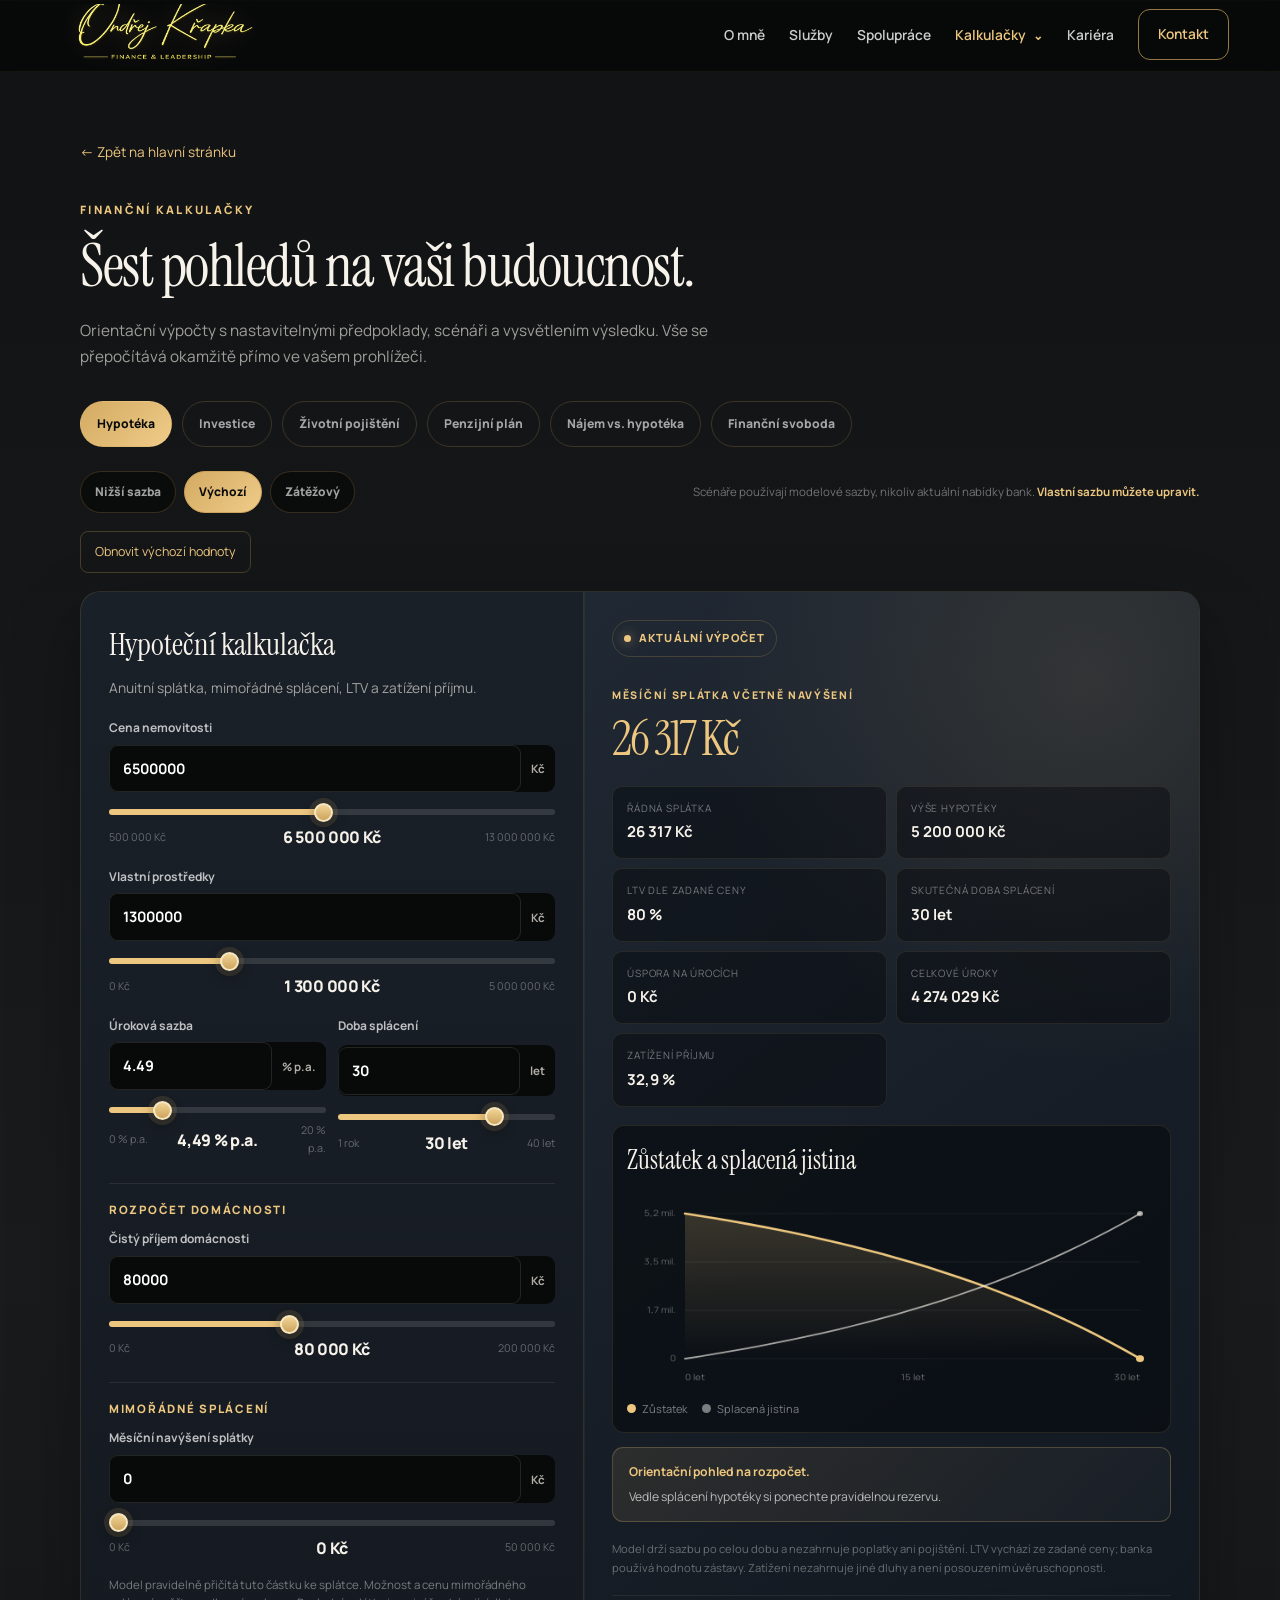
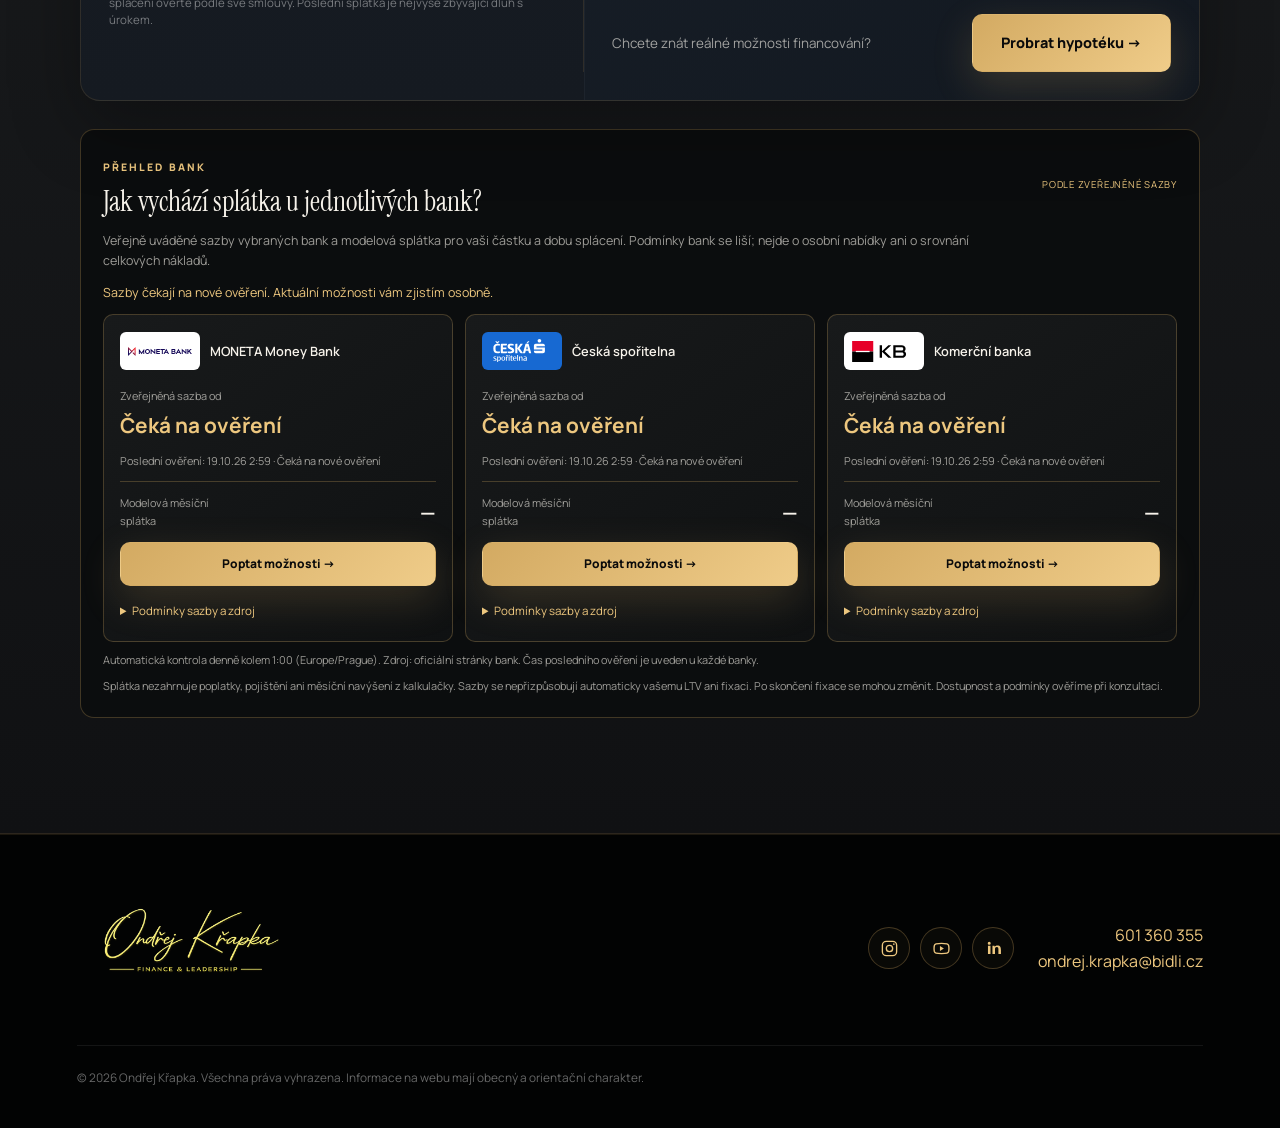
==== commit 97a262fb: "Audit calculator assumptions and refresh bank rates without browser cache" ====
--- a/kalkulacky.html
+++ b/kalkulacky.html
@@ -64,7 +64,7 @@
           <div class="compact-grid"><div class="calc-field"><label for="iInitial">Počáteční vklad</label><div class="calc-value-wrap"><input id="iInitial" type="number" min="0" max="100000000" data-range-max="1000000" step="10000" value="200000"><span>Kč</span></div></div><div class="calc-field"><label for="iMonthly">Měsíční investice</label><div class="calc-value-wrap"><input id="iMonthly" type="number" min="0" max="1000000" data-range-max="50000" step="500" value="5000"><span>Kč</span></div></div></div>
           <div class="compact-grid"><div class="calc-field"><label for="iReturn">Hrubý očekávaný výnos</label><div class="calc-value-wrap"><input id="iReturn" type="number" min="-20" max="30" step="0.1" value="7"><span>% p.a.</span></div></div><div class="calc-field"><label for="iYears">Doba investování</label><div class="calc-value-wrap"><input id="iYears" type="number" min="1" max="60" value="25"><span>let</span></div></div></div>
           <div class="calc-section-title">Realističtější předpoklady</div><div class="compact-grid"><div class="calc-field"><label for="iFee">Roční nákladovost</label><div class="calc-value-wrap"><input id="iFee" type="number" min="0" max="10" step="0.1" value="1"><span>% p.a.</span></div></div><div class="calc-field"><label for="iInflation">Inflace</label><div class="calc-value-wrap"><input id="iInflation" type="number" min="0" max="20" step="0.1" value="2.5"><span>% p.a.</span></div></div></div><div class="calc-field"><label for="iGrowth">Každoroční navýšení měsíční investice</label><div class="calc-value-wrap"><input id="iGrowth" type="number" min="0" max="20" step="0.5" value="2"><span>% ročně</span></div></div>
-        </div><div class="calculator-result" aria-live="polite"><div class="result-status">Dlouhodobý scénář</div><span class="result-kicker">Odhadovaná hodnota portfolia</span><div class="monthly-payment" id="iFinal">—</div><div class="result-grid"><div class="result-item"><span>Celkem vložíte</span><strong id="iInvested">—</strong></div><div class="result-item"><span>Čistý výnos</span><strong id="iProfit">—</strong></div><div class="result-item"><span>Reálná hodnota dnes</span><strong id="iReal">—</strong></div><div class="result-item"><span>Modelový čistý výnos</span><strong id="iNetReturn">—</strong></div></div><div class="chart-wrap"><div class="chart-head"><h4>Portfolio, vklady a kupní síla</h4></div><canvas class="chart-canvas" id="investmentChart" role="img" aria-label="Graf vývoje portfolia, vkladů a reálné hodnoty"></canvas><div class="chart-legend-pro"><span><i></i>Portfolio</span><span><i></i>Vklady</span><span><i></i>Reálná hodnota</span></div></div><div class="recommendation" id="iRecommendation"></div><p class="calculator-disclaimer">Model odečítá roční nákladovost od hrubého výnosu v procentních bodech. Vklady probíhají na konci měsíce a navyšují se po celých letech. Nezahrnuje daně, vstupní poplatky ani kolísání trhu.</p><div class="calculator-cta"><p>Chcete sestavit investiční plán na míru?</p><a class="button button-primary" href="index.html#kontakt">Probrat investice →</a></div></div></div>
+        </div><div class="calculator-result" aria-live="polite"><div class="result-status">Dlouhodobý scénář</div><span class="result-kicker">Odhadovaná hodnota portfolia</span><div class="monthly-payment" id="iFinal">—</div><div class="result-grid"><div class="result-item"><span>Celkem vložíte</span><strong id="iInvested">—</strong></div><div class="result-item"><span>Zisk po modelových nákladech</span><strong id="iProfit">—</strong></div><div class="result-item"><span>Reálná hodnota dnes</span><strong id="iReal">—</strong></div><div class="result-item"><span>Modelový čistý výnos</span><strong id="iNetReturn">—</strong></div></div><div class="chart-wrap"><div class="chart-head"><h4>Portfolio, vklady a kupní síla</h4></div><canvas class="chart-canvas" id="investmentChart" role="img" aria-label="Graf vývoje portfolia, vkladů a reálné hodnoty"></canvas><div class="chart-legend-pro"><span><i></i>Portfolio</span><span><i></i>Vklady</span><span><i></i>Reálná hodnota</span></div></div><div class="recommendation" id="iRecommendation"></div><p class="calculator-disclaimer">Model odečítá roční nákladovost od hrubého výnosu v procentních bodech. Vklady probíhají na konci měsíce a navyšují se po celých letech. Nezahrnuje daně, vstupní poplatky ani kolísání trhu.</p><div class="calculator-cta"><p>Chcete sestavit investiční plán na míru?</p><a class="button button-primary" href="index.html#kontakt">Probrat investice →</a></div></div></div>
       </div>
 
       <div class="calculator-view" id="panel-insurance" role="tabpanel" aria-labelledby="tab-insurance" data-view="insurance" hidden>
@@ -77,16 +77,16 @@
           <div class="compact-grid"><div class="calc-field"><label for="lSickReplacement">Zachovaný příjem domácnosti při neschopnosti</label><div class="calc-value-wrap"><input id="lSickReplacement" type="number" min="0" max="100" step="1" value="60"><span>% příjmu</span></div></div><div class="calc-field"><label for="lInvalidityYears">Doba krytí invalidity</label><div class="calc-value-wrap"><input id="lInvalidityYears" type="number" min="1" max="50" value="15"><span>let</span></div></div></div>
           <div class="calc-field"><label for="lChildReserve">Rezerva na jedno dítě</label><div class="calc-value-wrap"><input id="lChildReserve" type="number" min="0" max="5000000" data-range-max="1000000" step="50000" value="250000"><span>Kč</span></div></div>
           <div class="calc-field"><label for="lDebtPayment">Měsíční splátky dluhů</label><div class="calc-value-wrap"><input id="lDebtPayment" type="number" min="0" max="1000000" data-range-max="50000" step="500" value="0"><span>Kč/měs.</span></div><p class="calc-note">Při pracovní neschopnosti dluhy zůstávají. Splátky přičteme k běžným výdajům; výchozí nulu upravte podle skutečnosti.</p></div><div class="calc-section-title">Existující zabezpečení</div><div class="compact-grid"><div class="calc-field"><label for="lReserve">Likvidní úspory</label><div class="calc-value-wrap"><input id="lReserve" type="number" min="0" max="100000000" data-range-max="5000000" step="10000" value="300000"><span>Kč</span></div></div><div class="calc-field"><label for="lExisting">Současné krytí pro případ úmrtí</label><div class="calc-value-wrap"><input id="lExisting" type="number" min="0" max="100000000" data-range-max="10000000" step="50000" value="500000"><span>Kč</span></div></div></div>
-        </div><div class="calculator-result" aria-live="polite"><div class="result-status">Orientační analýza rizik</div><div class="score-row"><div class="score-ring" id="lScoreRing"><strong id="lScore">—</strong></div><div class="score-copy"><span>Pokrytí modelové potřeby při úmrtí</span><b id="lScoreLabel">—</b></div></div><div class="metric-highlight"><span>Modelová potřeba krytí pro úmrtí</span><strong id="lDeath">—</strong></div><div class="result-grid"><div class="result-item"><span>Invalidita III. stupně</span><strong id="lInvalidity">—</strong></div><div class="result-item"><span>Výpadek při neschopnosti / měsíc</span><strong id="lSick">—</strong></div><div class="result-item"><span>Chybějící krytí při úmrtí</span><strong id="lGap">—</strong></div><div class="result-item"><span>Potřeba rodiny po odečtení úspor</span><strong id="lFamily">—</strong></div></div><div class="recommendation" id="lRecommendation"></div><p class="calculator-disclaimer">Nejde o návrh konkrétní pojistné smlouvy. Zdravotní stav, povolání, státní dávky a existující smlouvy mohou výsledek zásadně změnit.</p><div class="calculator-cta"><p>Chcete zjistit, zda je vaše současná ochrana dostatečná?</p><a class="button button-primary" href="index.html#kontakt">Prověřit ochranu →</a></div></div></div>
+        </div><div class="calculator-result" aria-live="polite"><div class="result-status">Orientační analýza rizik</div><div class="score-row"><div class="score-ring" id="lScoreRing"><strong id="lScore">—</strong></div><div class="score-copy"><span>Pokrytí modelové potřeby při úmrtí</span><b id="lScoreLabel">—</b></div></div><div class="metric-highlight"><span>Modelová potřeba krytí pro úmrtí</span><strong id="lDeath">—</strong></div><div class="result-grid"><div class="result-item"><span>Invalidita III. stupně</span><strong id="lInvalidity">—</strong></div><div class="result-item"><span>Výpadek při neschopnosti / měsíc</span><strong id="lSick">—</strong></div><div class="result-item"><span>Chybějící krytí při úmrtí</span><strong id="lGap">—</strong></div><div class="result-item"><span>Potřeba rodiny po odečtení úspor</span><strong id="lFamily">—</strong></div></div><div class="recommendation" id="lRecommendation"></div><p class="calculator-disclaimer">Zachovaných 60 % příjmu je modelový předpoklad domácnosti, nikoli výpočet nároku na nemocenské. Model nezohledňuje inflaci ani zhodnocení vyplacené částky. Nejde o návrh konkrétní pojistné smlouvy. Zdravotní stav, povolání, státní dávky a existující smlouvy mohou výsledek zásadně změnit.</p><div class="calculator-cta"><p>Chcete zjistit, zda je vaše současná ochrana dostatečná?</p><a class="button button-primary" href="index.html#kontakt">Prověřit ochranu →</a></div></div></div>
       </div>
 
       <div class="calculator-view" id="panel-pension" role="tabpanel" aria-labelledby="tab-pension" data-view="pension" hidden>
-        <div class="calculator-shell"><div class="calculator-panel"><h3>Penzijní kalkulačka</h3><p class="calculator-intro">Počítá rentu v dnešních cenách a potřebný kapitál v cenách při odchodu do penze. Odhad státního důchodu zadáváte sami.</p>
+        <div class="calculator-shell"><div class="calculator-panel"><h3>Penzijní kalkulačka</h3><p class="calculator-intro">Počítá rentu v dnešních cenách a potřebný kapitál v cenách při odchodu do penze. Odhad státního důchodu zadáváte sami.</p><p class="calc-note">Věk 65 let a důchod 18 000 Kč jsou pouze výchozí příklad. Svůj důchodový věk a odhad důchodu ověřte v <a href="https://eportal.cssz.cz/web/portal/-/sluzby/informativni-duchodova-aplikace" target="_blank" rel="noopener noreferrer">Informativní důchodové aplikaci ČSSZ</a>.</p>
           <div class="compact-grid"><div class="calc-field"><label for="pAge">Současný věk</label><div class="calc-value-wrap"><input id="pAge" type="number" min="18" max="75" value="35"><span>let</span></div></div><div class="calc-field"><label for="pRetire">Odchod do penze</label><div class="calc-value-wrap"><input id="pRetire" type="number" min="40" max="80" value="65"><span>let</span></div></div></div>
           <div class="compact-grid"><div class="calc-field"><label for="pDesired">Požadovaný příjem v dnešních cenách</label><div class="calc-value-wrap"><input id="pDesired" type="number" min="0" max="1000000" data-range-max="100000" step="1000" value="35000"><span>Kč/měs.</span></div></div><div class="calc-field"><label for="pState">Odhad státního důchodu v dnešních cenách</label><div class="calc-value-wrap"><input id="pState" type="number" min="0" max="500000" data-range-max="60000" step="500" value="18000"><span>Kč/měs.</span></div></div></div>
           <div class="compact-grid"><div class="calc-field"><label for="pCurrent">Současné investice na penzi</label><div class="calc-value-wrap"><input id="pCurrent" type="number" min="0" max="100000000" data-range-max="5000000" step="10000" value="250000"><span>Kč</span></div></div><div class="calc-field"><label for="pDrawYears">Doba čerpání renty</label><div class="calc-value-wrap"><input id="pDrawYears" type="number" min="5" max="40" value="25"><span>let</span></div></div></div>
           <div class="calc-section-title">Předpoklady</div><div class="compact-grid"><div class="calc-field"><label for="pReturn">Výnos před penzí</label><div class="calc-value-wrap"><input id="pReturn" type="number" min="0" max="20" step="0.1" value="6"><span>% p.a.</span></div></div><div class="calc-field"><label for="pPostReturn">Výnos během čerpání renty</label><div class="calc-value-wrap"><input id="pPostReturn" type="number" min="0" max="15" step="0.1" value="3.5"><span>% p.a.</span></div></div></div><div class="calc-field"><label for="pInflation">Inflace</label><div class="calc-value-wrap"><input id="pInflation" type="number" min="0" max="20" step="0.1" value="2.5"><span>% p.a.</span></div></div>
-        </div><div class="calculator-result" aria-live="polite"><div class="result-status">Penzijní plán</div><span class="result-kicker">Měsíční investice v dnešních cenách</span><div class="monthly-payment" id="pMonthly">—</div><div class="result-grid"><div class="result-item"><span>Potřebný kapitál v penzi (budoucí Kč)</span><strong id="pCapital">—</strong></div><div class="result-item"><span>Čas do penze</span><strong id="pYearsLeft">—</strong></div><div class="result-item"><span>Budoucí chybějící renta</span><strong id="pGapRent">—</strong></div><div class="result-item"><span>Odhad současných úspor v penzi</span><strong id="pFutureCurrent">—</strong></div></div><div class="chart-wrap"><div class="chart-head"><h4>Cesta k cíli v dnešních cenách</h4></div><canvas class="chart-canvas" id="pensionChart" role="img" aria-label="Graf cesty k penzijnímu kapitálu v dnešních cenách"></canvas></div><div class="recommendation" id="pRecommendation"></div><p class="calculator-disclaimer">Měsíční investice je uvedena v dnešních cenách a pro zachování kupní síly je potřeba ji průběžně navyšovat o inflaci. Nejde o garanci budoucí renty.</p><div class="calculator-cta"><p>Chcete připravit realistický penzijní plán?</p><a class="button button-primary" href="index.html#kontakt">Naplánovat penzi →</a></div></div></div>
+        </div><div class="calculator-result" aria-live="polite"><div class="result-status">Penzijní plán</div><span class="result-kicker">Měsíční investice v dnešních cenách</span><div class="monthly-payment" id="pMonthly">—</div><div class="result-grid"><div class="result-item"><span>Potřebný kapitál v penzi (budoucí Kč)</span><strong id="pCapital">—</strong></div><div class="result-item"><span>Čas do penze</span><strong id="pYearsLeft">—</strong></div><div class="result-item"><span>Budoucí chybějící renta</span><strong id="pGapRent">—</strong></div><div class="result-item"><span>Odhad současných úspor v penzi</span><strong id="pFutureCurrent">—</strong></div></div><div class="chart-wrap"><div class="chart-head"><h4>Cesta k cíli v dnešních cenách</h4></div><canvas class="chart-canvas" id="pensionChart" role="img" aria-label="Graf cesty k penzijnímu kapitálu v dnešních cenách"></canvas></div><div class="recommendation" id="pRecommendation"></div><p class="calculator-disclaimer">Měsíční investice je uvedena v dnešních cenách a pro zachování kupní síly je potřeba ji průběžně navyšovat o inflaci. Model postupně vyčerpá kapitál během zadané doby čerpání; nepočítá s doživotní rentou. Výnos zadávejte po nákladech a případném zdanění. Nejde o garanci budoucí renty.</p><div class="calculator-cta"><p>Chcete připravit realistický penzijní plán?</p><a class="button button-primary" href="index.html#kontakt">Naplánovat penzi →</a></div></div></div>
       </div>
 
       <div class="calculator-view" id="panel-rentbuy" role="tabpanel" aria-labelledby="tab-rentbuy" data-view="rentbuy" hidden>
@@ -112,7 +112,7 @@
   <footer class="site-footer"><div><img src="logoHlavicka-optimized.png?v=1" alt="Ondřej Křapka" loading="lazy" decoding="async"></div><nav class="footer-socials" aria-label="Sociální sítě"><a href="https://www.instagram.com/ondrej.krapka/" target="_blank" rel="noopener noreferrer" aria-label="Instagram Ondřeje Křapky"><svg viewBox="0 0 24 24" aria-hidden="true"><rect x="3" y="3" width="18" height="18" rx="5"></rect><circle cx="12" cy="12" r="4"></circle><circle class="social-icon-dot" cx="17.5" cy="6.5" r="1"></circle></svg></a><a href="https://www.youtube.com/@OndrejKrapka" target="_blank" rel="noopener noreferrer" aria-label="YouTube Ondřeje Křapky"><svg viewBox="0 0 24 24" aria-hidden="true"><path d="M21 8.2a3 3 0 0 0-2.1-2.1C17 5.6 12 5.6 12 5.6s-5 0-6.9.5A3 3 0 0 0 3 8.2 15 15 0 0 0 2.6 12 15 15 0 0 0 3 15.8a3 3 0 0 0 2.1 2.1c1.9.5 6.9.5 6.9.5s5 0 6.9-.5a3 3 0 0 0 2.1-2.1 15 15 0 0 0 .4-3.8 15 15 0 0 0-.4-3.8Z"></path><path class="social-icon-fill" d="m10 15.2 5-3.2-5-3.2Z"></path></svg></a><a href="https://linkedin.com/in/ondrejkrapka?originalSubdomain=cz" target="_blank" rel="noopener noreferrer" aria-label="LinkedIn Ondřeje Křapky"><svg viewBox="0 0 24 24" aria-hidden="true"><path class="social-icon-fill" d="M5 8.5h3.2V19H5V8.5Zm1.6-5a1.9 1.9 0 1 1 0 3.8 1.9 1.9 0 0 1 0-3.8Zm3.6 5h3.1v1.4c.7-1.1 1.9-1.8 3.6-1.8 3.8 0 4.5 2.5 4.5 5.8V19h-3.2v-5.8c0-1.4 0-3.2-2-3.2s-2.3 1.5-2.3 3.1V19h-3.2V8.5Z"></path></svg></a></nav><div class="footer-links"><a href="tel:+420601360355">601 360 355</a><a href="mailto:ondrej.krapka@bidli.cz">ondrej.krapka@bidli.cz</a></div><p>© <span id="year"></span> Ondřej Křapka. Všechna práva vyhrazena. Informace na webu mají obecný a orientační charakter.</p></footer>
   <script src="script.js?v=services-move-1"></script>
   <script src="bank-rates-data.js?v=auto-2"></script>
-  <script src="bank-comparison.js?v=compact-4"></script>
+  <script src="bank-comparison.js?v=audit-5"></script>
   <script>
     const currency=new Intl.NumberFormat('cs-CZ',{style:'currency',currency:'CZK',maximumFractionDigits:0}),decimal=new Intl.NumberFormat('cs-CZ',{maximumFractionDigits:1});
     const clamp=(value,min,max)=>Math.min(Math.max(value,min),max),raw=id=>{const el=document.getElementById(id),value=Number(el?.value);if(!Number.isFinite(value))return 0;const min=el?.min!==''?Number(el.min):-Infinity,max=el?.max!==''?Number(el.max):Infinity;return clamp(value,min,max)},get=id=>Math.max(raw(id),0),set=(id,value)=>{const el=document.getElementById(id);if(el&&el.textContent!==String(value))el.textContent=value},html=(id,value)=>{const el=document.getElementById(id);if(el&&el.innerHTML!==value)el.innerHTML=value},money=v=>Number.isFinite(v)?currency.format(v):'—',pct=v=>Number.isFinite(v)?decimal.format(v)+' %':'—';
--- a/styles.css
+++ b/styles.css
@@ -935,6 +935,12 @@
 .career-fit-list strong{font-size:1.4rem}
 .career-start-steps{gap:28px;margin-top:34px}
 .career-start-steps li{padding-top:20px}
+.career-team-page .career-fit{padding-block:44px;gap:clamp(36px,5vw,68px)}
+.career-fit h2{font-size:clamp(2.35rem,3.3vw,3.55rem)}
+.career-fit-copy>p{max-width:610px;margin-bottom:0;font-size:.9rem;line-height:1.7}
+.career-fit-list li{padding-block:13px}
+.career-fit-list strong{font-size:1.24rem}
+.career-fit-list span{margin-top:4px;font-size:.75rem;line-height:1.55}
 
 @media(max-width:700px){
   .career-team-page .section{padding-block:36px}
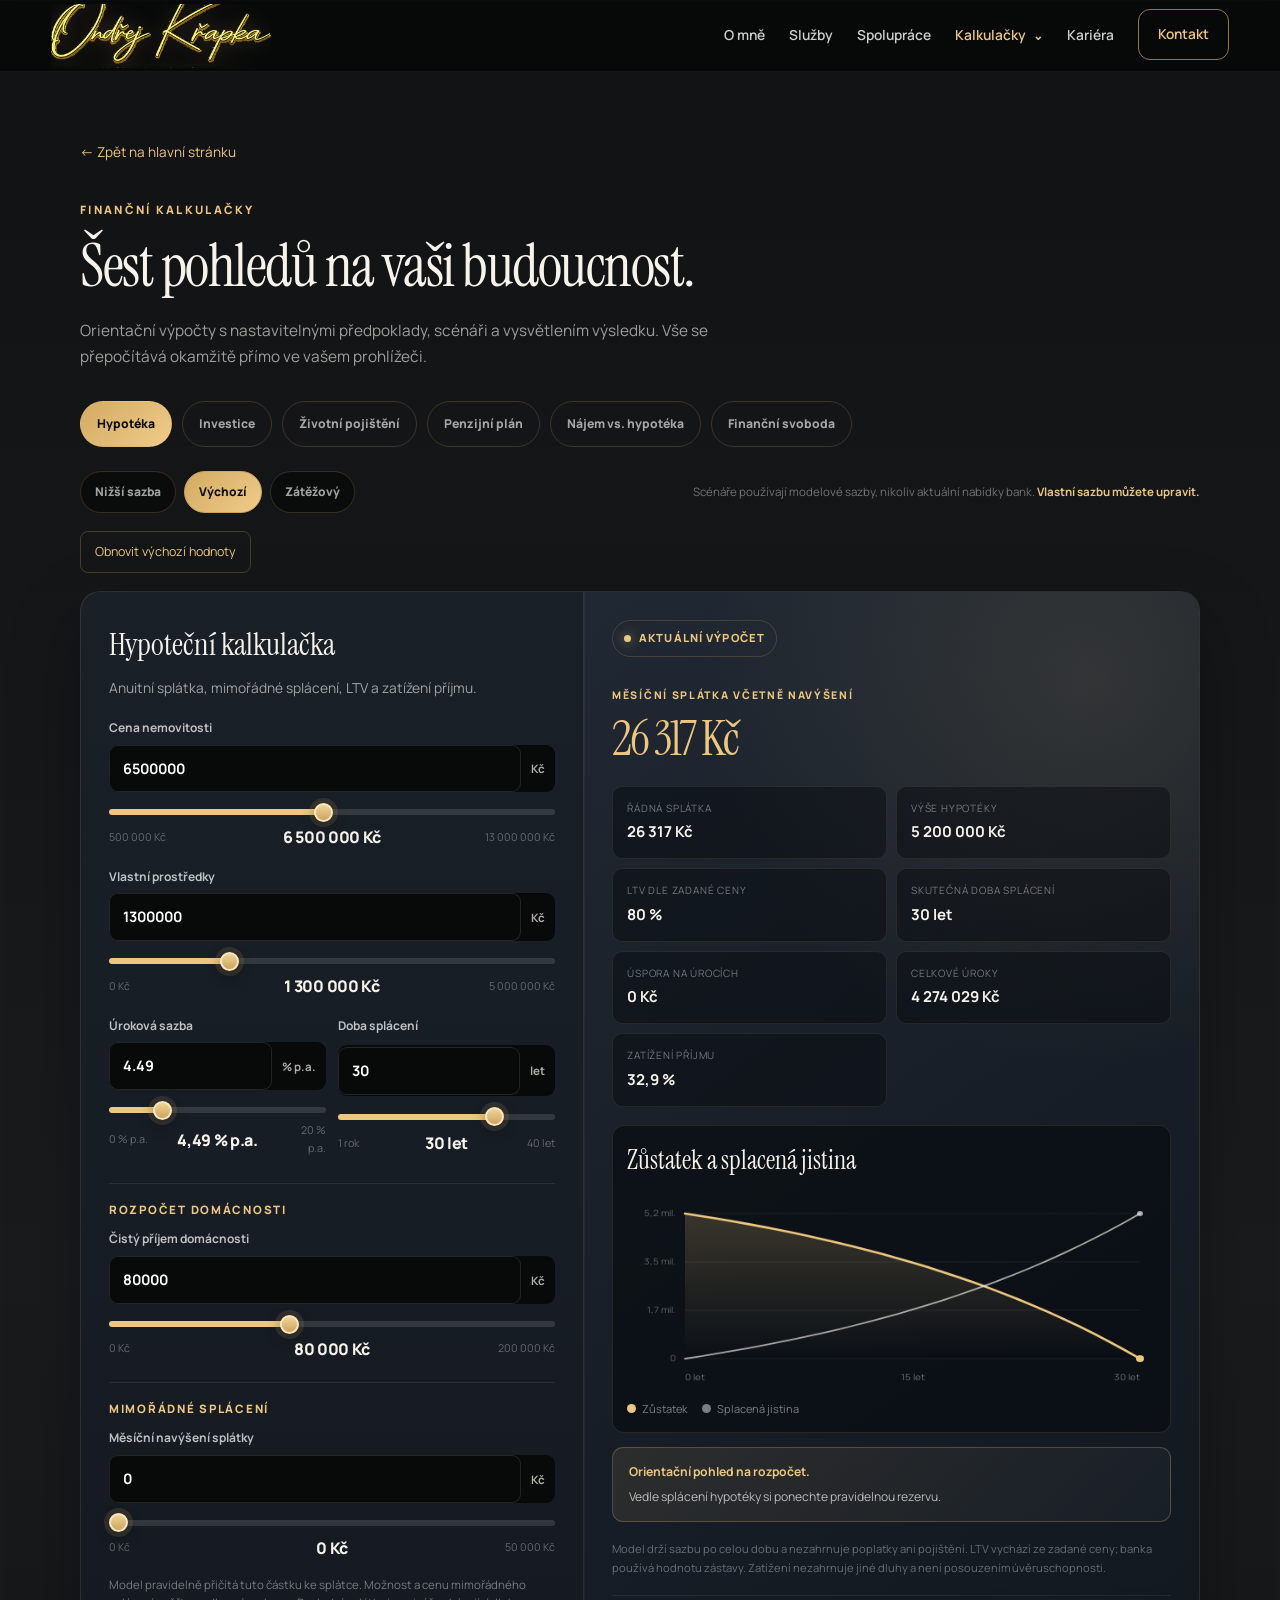
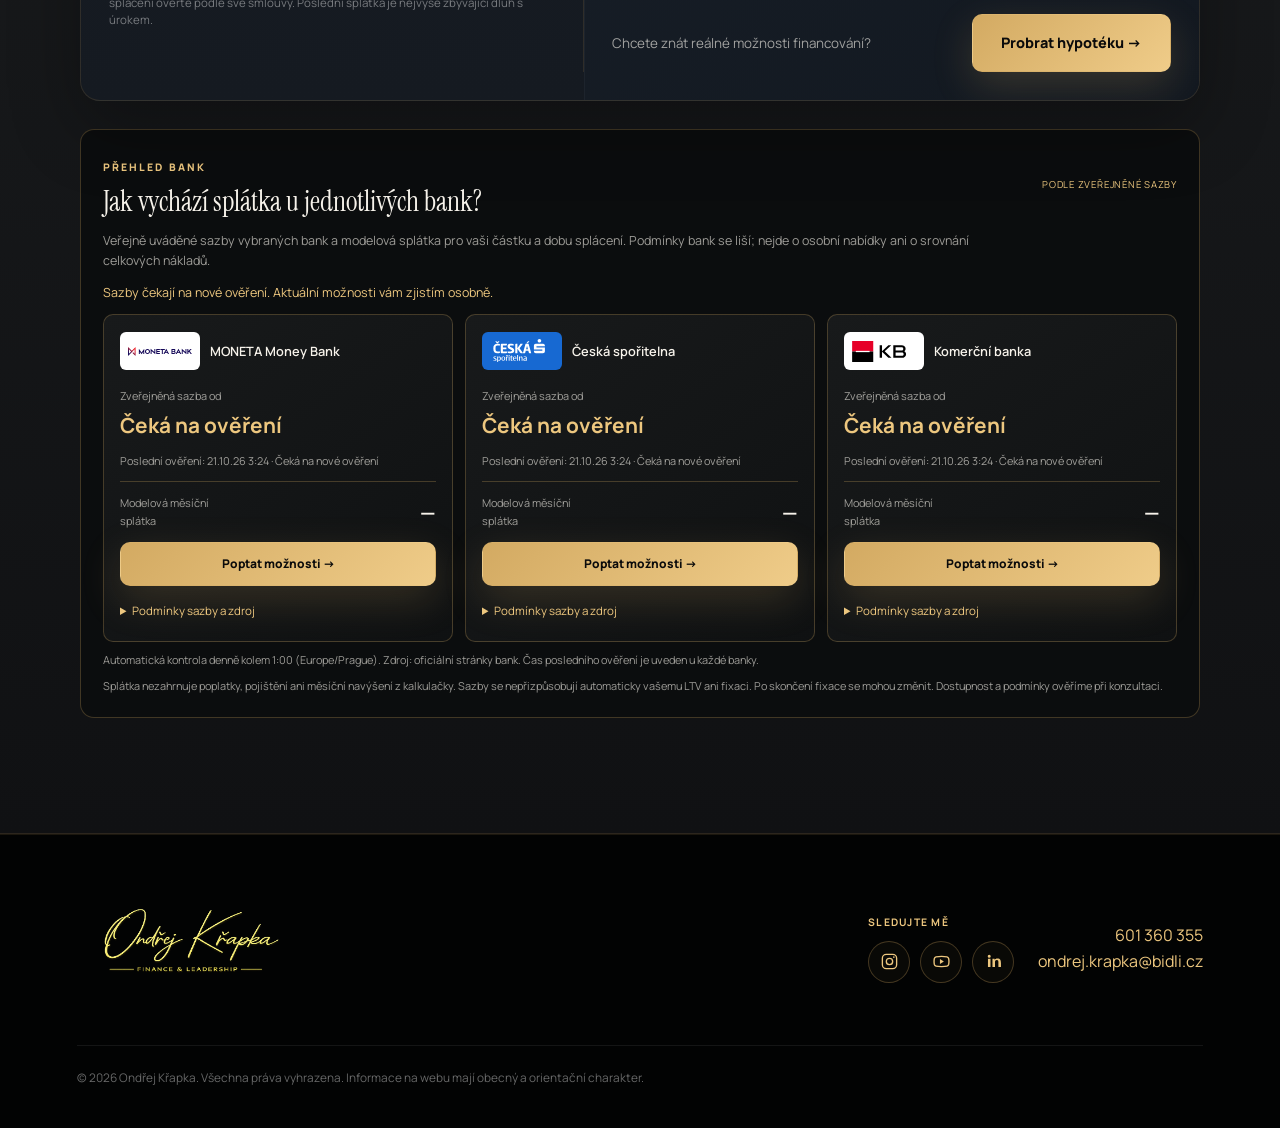
==== commit 7199f290: "Label social links with follow invitation" ====
--- a/kalkulacky.html
+++ b/kalkulacky.html
@@ -8,7 +8,7 @@
   <link rel="preconnect" href="https://fonts.googleapis.com">
   <link rel="preconnect" href="https://fonts.gstatic.com" crossorigin>
   <link href="https://fonts.googleapis.com/css2?family=Instrument+Serif:ital@0;1&family=Manrope:wght@400;500;600;700;800&display=swap" rel="stylesheet">
-    <link rel="stylesheet" href="styles.css?v=mobile-header-2">
+    <link rel="stylesheet" href="styles.css?v=social-follow-1">
 </head>
 <body class="calculator-page">
   <header class="site-header">
@@ -109,7 +109,7 @@
       </div>
     </section>
   </main>
-  <footer class="site-footer"><div><img src="logoHlavicka-optimized.png?v=1" alt="Ondřej Křapka" loading="lazy" decoding="async"></div><nav class="footer-socials" aria-label="Sociální sítě"><a href="https://www.instagram.com/ondrej.krapka/" target="_blank" rel="noopener noreferrer" aria-label="Instagram Ondřeje Křapky"><svg viewBox="0 0 24 24" aria-hidden="true"><rect x="3" y="3" width="18" height="18" rx="5"></rect><circle cx="12" cy="12" r="4"></circle><circle class="social-icon-dot" cx="17.5" cy="6.5" r="1"></circle></svg></a><a href="https://www.youtube.com/@OndrejKrapka" target="_blank" rel="noopener noreferrer" aria-label="YouTube Ondřeje Křapky"><svg viewBox="0 0 24 24" aria-hidden="true"><path d="M21 8.2a3 3 0 0 0-2.1-2.1C17 5.6 12 5.6 12 5.6s-5 0-6.9.5A3 3 0 0 0 3 8.2 15 15 0 0 0 2.6 12 15 15 0 0 0 3 15.8a3 3 0 0 0 2.1 2.1c1.9.5 6.9.5 6.9.5s5 0 6.9-.5a3 3 0 0 0 2.1-2.1 15 15 0 0 0 .4-3.8 15 15 0 0 0-.4-3.8Z"></path><path class="social-icon-fill" d="m10 15.2 5-3.2-5-3.2Z"></path></svg></a><a href="https://linkedin.com/in/ondrejkrapka?originalSubdomain=cz" target="_blank" rel="noopener noreferrer" aria-label="LinkedIn Ondřeje Křapky"><svg viewBox="0 0 24 24" aria-hidden="true"><path class="social-icon-fill" d="M5 8.5h3.2V19H5V8.5Zm1.6-5a1.9 1.9 0 1 1 0 3.8 1.9 1.9 0 0 1 0-3.8Zm3.6 5h3.1v1.4c.7-1.1 1.9-1.8 3.6-1.8 3.8 0 4.5 2.5 4.5 5.8V19h-3.2v-5.8c0-1.4 0-3.2-2-3.2s-2.3 1.5-2.3 3.1V19h-3.2V8.5Z"></path></svg></a></nav><div class="footer-links"><a href="tel:+420601360355">601 360 355</a><a href="mailto:ondrej.krapka@bidli.cz">ondrej.krapka@bidli.cz</a></div><p>© <span id="year"></span> Ondřej Křapka. Všechna práva vyhrazena. Informace na webu mají obecný a orientační charakter.</p></footer>
+  <footer class="site-footer"><div><img src="logoHlavicka-optimized.png?v=1" alt="Ondřej Křapka" loading="lazy" decoding="async"></div><nav class="footer-socials" aria-label="Sociální sítě"><span class="footer-socials-label">Sledujte mě</span><a href="https://www.instagram.com/ondrej.krapka/" target="_blank" rel="noopener noreferrer" aria-label="Instagram Ondřeje Křapky"><svg viewBox="0 0 24 24" aria-hidden="true"><rect x="3" y="3" width="18" height="18" rx="5"></rect><circle cx="12" cy="12" r="4"></circle><circle class="social-icon-dot" cx="17.5" cy="6.5" r="1"></circle></svg></a><a href="https://www.youtube.com/@OndrejKrapka" target="_blank" rel="noopener noreferrer" aria-label="YouTube Ondřeje Křapky"><svg viewBox="0 0 24 24" aria-hidden="true"><path d="M21 8.2a3 3 0 0 0-2.1-2.1C17 5.6 12 5.6 12 5.6s-5 0-6.9.5A3 3 0 0 0 3 8.2 15 15 0 0 0 2.6 12 15 15 0 0 0 3 15.8a3 3 0 0 0 2.1 2.1c1.9.5 6.9.5 6.9.5s5 0 6.9-.5a3 3 0 0 0 2.1-2.1 15 15 0 0 0 .4-3.8 15 15 0 0 0-.4-3.8Z"></path><path class="social-icon-fill" d="m10 15.2 5-3.2-5-3.2Z"></path></svg></a><a href="https://linkedin.com/in/ondrejkrapka?originalSubdomain=cz" target="_blank" rel="noopener noreferrer" aria-label="LinkedIn Ondřeje Křapky"><svg viewBox="0 0 24 24" aria-hidden="true"><path class="social-icon-fill" d="M5 8.5h3.2V19H5V8.5Zm1.6-5a1.9 1.9 0 1 1 0 3.8 1.9 1.9 0 0 1 0-3.8Zm3.6 5h3.1v1.4c.7-1.1 1.9-1.8 3.6-1.8 3.8 0 4.5 2.5 4.5 5.8V19h-3.2v-5.8c0-1.4 0-3.2-2-3.2s-2.3 1.5-2.3 3.1V19h-3.2V8.5Z"></path></svg></a></nav><div class="footer-links"><a href="tel:+420601360355">601 360 355</a><a href="mailto:ondrej.krapka@bidli.cz">ondrej.krapka@bidli.cz</a></div><p>© <span id="year"></span> Ondřej Křapka. Všechna práva vyhrazena. Informace na webu mají obecný a orientační charakter.</p></footer>
   <script src="script.js?v=services-move-1"></script>
   <script src="bank-rates-data.js?v=auto-2"></script>
   <script src="bank-comparison.js?v=audit-5"></script>
--- a/styles.css
+++ b/styles.css
@@ -235,7 +235,7 @@
 
     .site-footer{padding:40px clamp(22px,6vw,100px);display:grid;grid-template-columns:1fr auto auto;align-items:center;gap:24px;background:#020303;border-top:1px solid rgba(205,164,94,.12)}
     .site-footer img{width:220px;mix-blend-mode:screen}.footer-links{display:grid;text-align:right;color:var(--gold-light)}
-    .footer-socials{display:flex;align-items:center;gap:10px}.footer-socials a{display:grid;place-items:center;width:42px;height:42px;border:1px solid rgba(205,164,94,.3);border-radius:50%;color:var(--gold-light);background:rgba(205,164,94,.04);transition:transform .2s ease,color .2s ease,background .2s ease,border-color .2s ease}.footer-socials svg{width:19px;height:19px;fill:none;stroke:currentColor;stroke-width:1.7;stroke-linecap:round;stroke-linejoin:round}.footer-socials .social-icon-dot{fill:currentColor;stroke:none}.footer-socials .social-icon-fill{fill:currentColor;stroke:none}.footer-socials a:hover{transform:translateY(-2px);color:#080909;background:var(--gold-light);border-color:var(--gold-light)}.footer-socials a:focus-visible{outline:2px solid var(--gold-light);outline-offset:4px}
+    .footer-socials{display:grid;grid-template-columns:repeat(3,42px);align-items:center;gap:10px}.footer-socials-label{grid-column:1/-1;color:var(--gold-light);font-size:.65rem;font-weight:700;letter-spacing:.12em;text-transform:uppercase}.footer-socials a{display:grid;place-items:center;width:42px;height:42px;border:1px solid rgba(205,164,94,.3);border-radius:50%;color:var(--gold-light);background:rgba(205,164,94,.04);transition:transform .2s ease,color .2s ease,background .2s ease,border-color .2s ease}.footer-socials svg{width:19px;height:19px;fill:none;stroke:currentColor;stroke-width:1.7;stroke-linecap:round;stroke-linejoin:round}.footer-socials .social-icon-dot{fill:currentColor;stroke:none}.footer-socials .social-icon-fill{fill:currentColor;stroke:none}.footer-socials a:hover{transform:translateY(-2px);color:#080909;background:var(--gold-light);border-color:var(--gold-light)}.footer-socials a:focus-visible{outline:2px solid var(--gold-light);outline-offset:4px}
     .site-footer p{grid-column:1/-1;margin:0;padding-top:22px;border-top:1px solid rgba(255,255,255,.07);color:rgba(255,255,255,.4);font-size:.74rem}
 
     @keyframes brandEnter{to{opacity:1;transform:translateY(0)}}@keyframes navEnter{to{opacity:1;transform:translateY(0)}}.reveal{opacity:0;transform:translateY(28px);transition:.8s ease}.reveal.visible{opacity:1;transform:none}
@@ -925,6 +925,7 @@
 .career-gallery-section{padding-top:62px;padding-bottom:68px}
 .career-gallery-heading{margin-bottom:34px}
 .career-gallery{gap:13px;max-width:1180px}
+.career-growth .career-section-heading>p{max-width:720px;margin:22px 0 0;color:var(--muted);font-size:.9rem;line-height:1.8}
 .career-growth-grid{gap:28px;margin-top:36px}
 .career-growth-grid article{padding-top:20px}
 .career-growth-grid h3,.career-start-steps h3{font-size:clamp(1.55rem,1.9vw,1.95rem);margin-top:14px}
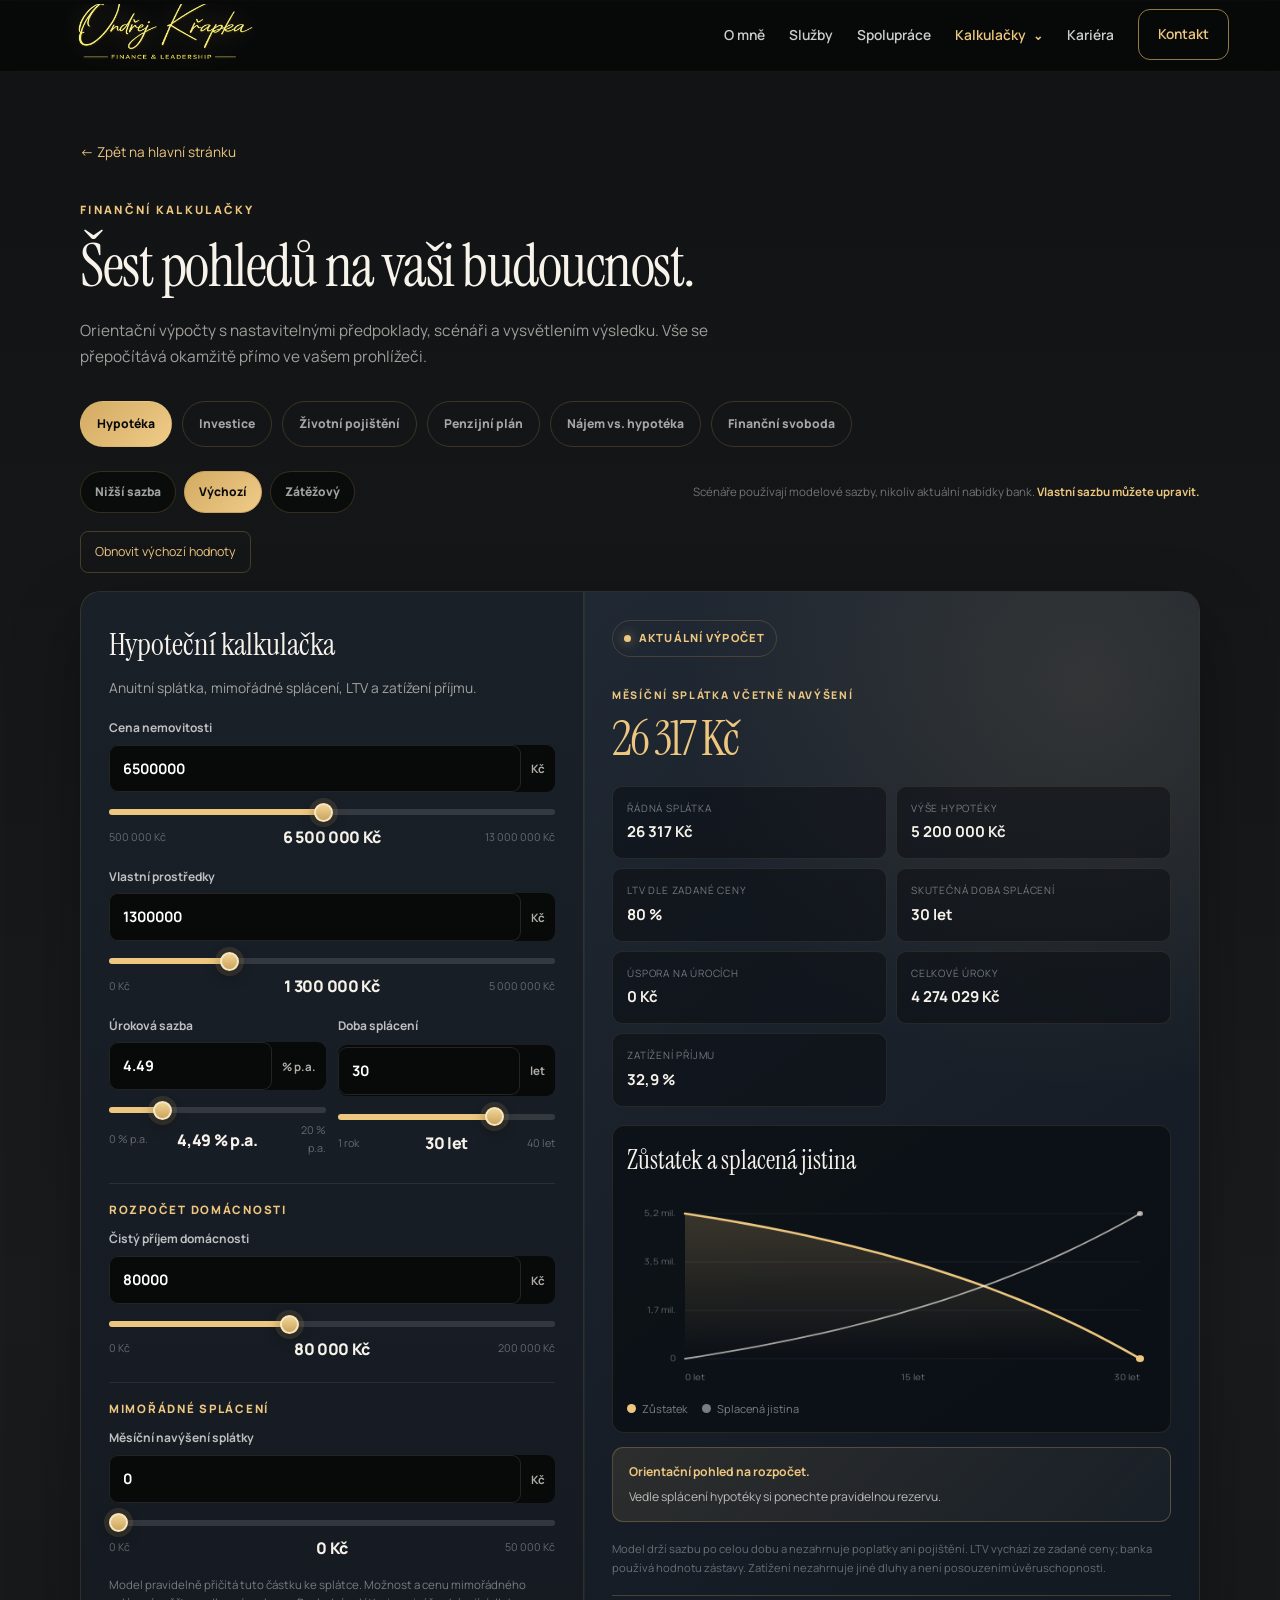
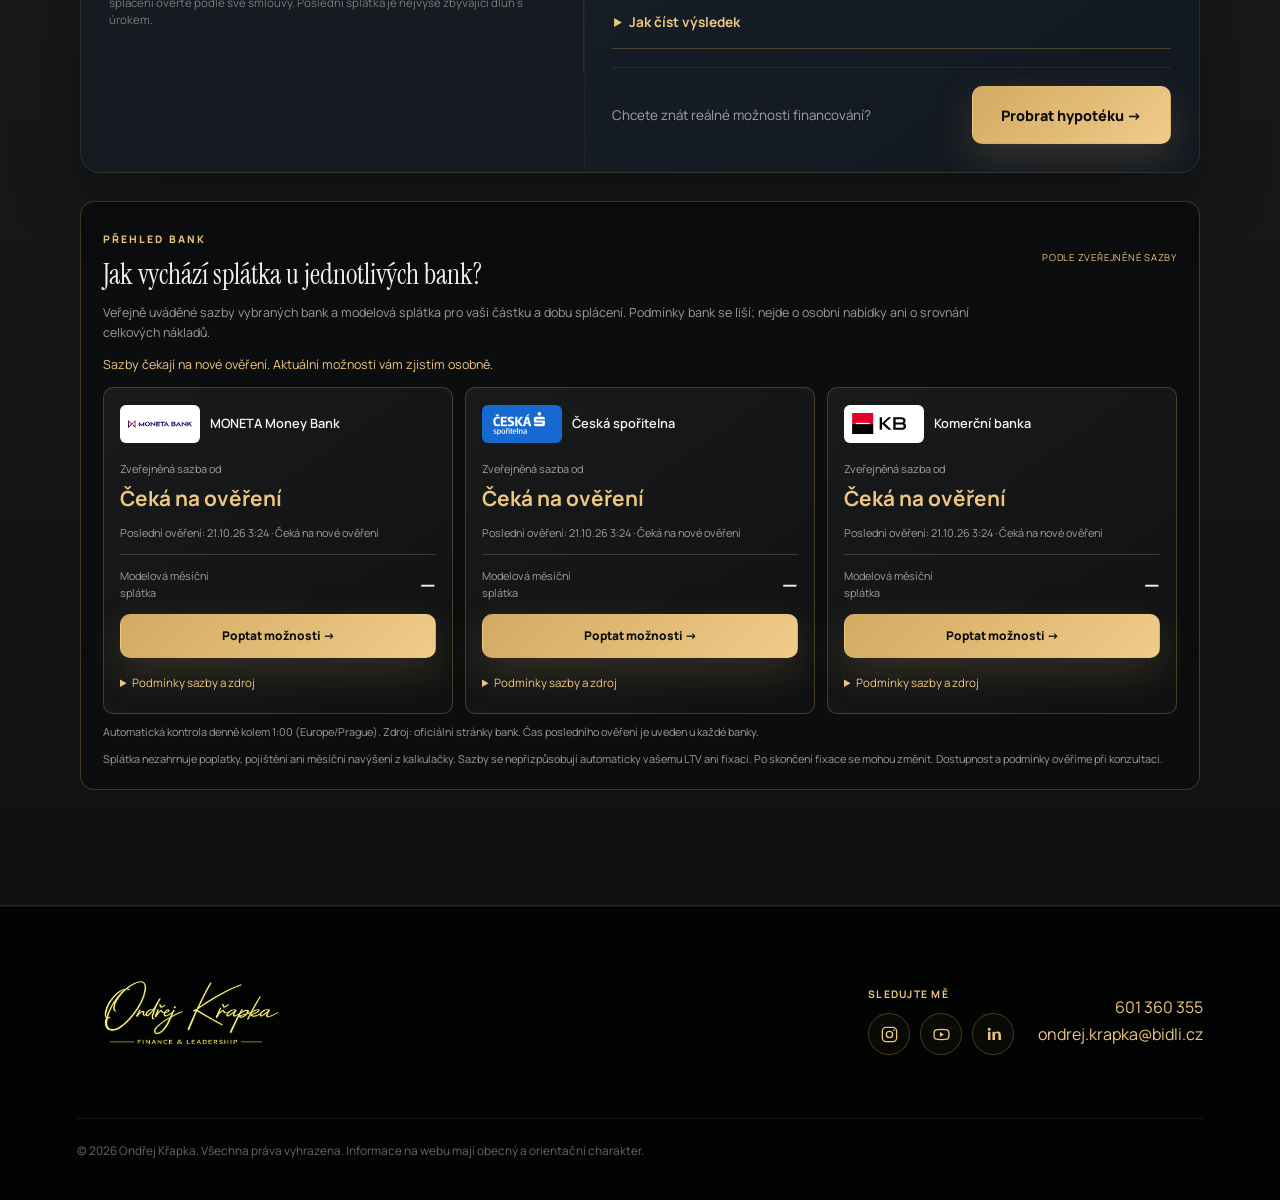
==== commit e617701d: "Improve service clarity and calculator contact journeys" ====
--- a/kalkulacky.html
+++ b/kalkulacky.html
@@ -8,7 +8,7 @@
   <link rel="preconnect" href="https://fonts.googleapis.com">
   <link rel="preconnect" href="https://fonts.gstatic.com" crossorigin>
   <link href="https://fonts.googleapis.com/css2?family=Instrument+Serif:ital@0;1&family=Manrope:wght@400;500;600;700;800&display=swap" rel="stylesheet">
-    <link rel="stylesheet" href="styles.css?v=social-follow-1">
+    <link rel="stylesheet" href="styles.css?v=calculator-guidance-1">
 </head>
 <body class="calculator-page">
   <header class="site-header">
@@ -45,7 +45,7 @@
             <div class="calc-section-title">Mimořádné splácení</div>
             <div class="calc-field"><label for="mExtra">Měsíční navýšení splátky</label><div class="calc-value-wrap"><input id="mExtra" type="number" min="0" max="500000" data-range-max="50000" step="500" value="0"><span>Kč</span></div><p class="calc-note">Model pravidelně přičítá tuto částku ke splátce. Možnost a cenu mimořádného splácení ověřte podle své smlouvy. Poslední splátka je nejvýše zbývající dluh s úrokem.</p></div>
           </div>
-          <div class="calculator-result reveal" aria-live="polite"><div class="result-status">Aktuální výpočet</div><span class="result-kicker">Měsíční splátka včetně navýšení</span><div class="monthly-payment" id="mPayment">—</div><div class="result-grid"><div class="result-item"><span>Řádná splátka</span><strong id="mBasePayment">—</strong></div><div class="result-item"><span>Výše hypotéky</span><strong id="mLoan">—</strong></div><div class="result-item"><span>LTV dle zadané ceny</span><strong id="mLtv">—</strong></div><div class="result-item"><span>Skutečná doba splácení</span><strong id="mActualYears">—</strong></div><div class="result-item"><span>Úspora na úrocích</span><strong id="mSavedInterest">—</strong></div><div class="result-item"><span>Celkové úroky</span><strong id="mInterest">—</strong></div><div class="result-item"><span>Zatížení příjmu</span><strong id="mBurden">—</strong></div></div><div class="chart-wrap"><div class="chart-head"><h4>Zůstatek a splacená jistina</h4></div><canvas class="chart-canvas" id="mortgageChart" role="img" aria-label="Graf zůstatku hypotéky a splacené jistiny"></canvas><div class="chart-legend-pro"><span><i></i>Zůstatek</span><span><i></i>Splacená jistina</span></div></div><div class="recommendation" id="mRecommendation"></div><p class="calculator-disclaimer">Model drží sazbu po celou dobu a nezahrnuje poplatky ani pojištění. LTV vychází ze zadané ceny; banka používá hodnotu zástavy. Zatížení nezahrnuje jiné dluhy a není posouzením úvěruschopnosti.</p><div class="calculator-cta"><p>Chcete znát reálné možnosti financování?</p><a class="button button-primary" href="index.html#kontakt">Probrat hypotéku →</a></div></div>
+          <div class="calculator-result reveal" aria-live="polite"><div class="result-status">Aktuální výpočet</div><span class="result-kicker">Měsíční splátka včetně navýšení</span><div class="monthly-payment" id="mPayment">—</div><div class="result-grid"><div class="result-item"><span>Řádná splátka</span><strong id="mBasePayment">—</strong></div><div class="result-item"><span>Výše hypotéky</span><strong id="mLoan">—</strong></div><div class="result-item"><span>LTV dle zadané ceny</span><strong id="mLtv">—</strong></div><div class="result-item"><span>Skutečná doba splácení</span><strong id="mActualYears">—</strong></div><div class="result-item"><span>Úspora na úrocích</span><strong id="mSavedInterest">—</strong></div><div class="result-item"><span>Celkové úroky</span><strong id="mInterest">—</strong></div><div class="result-item"><span>Zatížení příjmu</span><strong id="mBurden">—</strong></div></div><div class="chart-wrap"><div class="chart-head"><h4>Zůstatek a splacená jistina</h4></div><canvas class="chart-canvas" id="mortgageChart" role="img" aria-label="Graf zůstatku hypotéky a splacené jistiny"></canvas><div class="chart-legend-pro"><span><i></i>Zůstatek</span><span><i></i>Splacená jistina</span></div></div><div class="recommendation" id="mRecommendation"></div><p class="calculator-disclaimer">Model drží sazbu po celou dobu a nezahrnuje poplatky ani pojištění. LTV vychází ze zadané ceny; banka používá hodnotu zástavy. Zatížení nezahrnuje jiné dluhy a není posouzením úvěruschopnosti.</p><details class="calculator-explanation"><summary>Jak číst výsledek</summary><p>Řádná splátka vychází z výše úvěru, sazby a doby splácení. Hlavní částka zahrnuje také zadané měsíční navýšení. LTV ukazuje podíl úvěru na zadané ceně nemovitosti. Přehled bank používá jejich zveřejněné výchozí sazby, takže se může od vašeho výpočtu lišit. Konkrétní nabídka závisí na podmínkách banky a posouzení žádosti.</p></details><div class="calculator-cta"><p>Chcete znát reálné možnosti financování?</p><a class="button button-primary" href="index.html?tema=mortgage#kontakt">Probrat hypotéku →</a></div></div>
         </div>
         <section class="bank-comparison" id="bank-comparison" aria-labelledby="bank-comparison-title">
           <div class="bank-comparison-head"><div><span class="section-label">Přehled bank</span><h3 id="bank-comparison-title">Jak vychází splátka u jednotlivých bank?</h3></div><span class="bank-sort">Podle zveřejněné sazby</span></div>
@@ -64,7 +64,7 @@
           <div class="compact-grid"><div class="calc-field"><label for="iInitial">Počáteční vklad</label><div class="calc-value-wrap"><input id="iInitial" type="number" min="0" max="100000000" data-range-max="1000000" step="10000" value="200000"><span>Kč</span></div></div><div class="calc-field"><label for="iMonthly">Měsíční investice</label><div class="calc-value-wrap"><input id="iMonthly" type="number" min="0" max="1000000" data-range-max="50000" step="500" value="5000"><span>Kč</span></div></div></div>
           <div class="compact-grid"><div class="calc-field"><label for="iReturn">Hrubý očekávaný výnos</label><div class="calc-value-wrap"><input id="iReturn" type="number" min="-20" max="30" step="0.1" value="7"><span>% p.a.</span></div></div><div class="calc-field"><label for="iYears">Doba investování</label><div class="calc-value-wrap"><input id="iYears" type="number" min="1" max="60" value="25"><span>let</span></div></div></div>
           <div class="calc-section-title">Realističtější předpoklady</div><div class="compact-grid"><div class="calc-field"><label for="iFee">Roční nákladovost</label><div class="calc-value-wrap"><input id="iFee" type="number" min="0" max="10" step="0.1" value="1"><span>% p.a.</span></div></div><div class="calc-field"><label for="iInflation">Inflace</label><div class="calc-value-wrap"><input id="iInflation" type="number" min="0" max="20" step="0.1" value="2.5"><span>% p.a.</span></div></div></div><div class="calc-field"><label for="iGrowth">Každoroční navýšení měsíční investice</label><div class="calc-value-wrap"><input id="iGrowth" type="number" min="0" max="20" step="0.5" value="2"><span>% ročně</span></div></div>
-        </div><div class="calculator-result" aria-live="polite"><div class="result-status">Dlouhodobý scénář</div><span class="result-kicker">Odhadovaná hodnota portfolia</span><div class="monthly-payment" id="iFinal">—</div><div class="result-grid"><div class="result-item"><span>Celkem vložíte</span><strong id="iInvested">—</strong></div><div class="result-item"><span>Zisk po modelových nákladech</span><strong id="iProfit">—</strong></div><div class="result-item"><span>Reálná hodnota dnes</span><strong id="iReal">—</strong></div><div class="result-item"><span>Modelový čistý výnos</span><strong id="iNetReturn">—</strong></div></div><div class="chart-wrap"><div class="chart-head"><h4>Portfolio, vklady a kupní síla</h4></div><canvas class="chart-canvas" id="investmentChart" role="img" aria-label="Graf vývoje portfolia, vkladů a reálné hodnoty"></canvas><div class="chart-legend-pro"><span><i></i>Portfolio</span><span><i></i>Vklady</span><span><i></i>Reálná hodnota</span></div></div><div class="recommendation" id="iRecommendation"></div><p class="calculator-disclaimer">Model odečítá roční nákladovost od hrubého výnosu v procentních bodech. Vklady probíhají na konci měsíce a navyšují se po celých letech. Nezahrnuje daně, vstupní poplatky ani kolísání trhu.</p><div class="calculator-cta"><p>Chcete sestavit investiční plán na míru?</p><a class="button button-primary" href="index.html#kontakt">Probrat investice →</a></div></div></div>
+        </div><div class="calculator-result" aria-live="polite"><div class="result-status">Dlouhodobý scénář</div><span class="result-kicker">Odhadovaná hodnota portfolia</span><div class="monthly-payment" id="iFinal">—</div><div class="result-grid"><div class="result-item"><span>Celkem vložíte</span><strong id="iInvested">—</strong></div><div class="result-item"><span>Zisk po modelových nákladech</span><strong id="iProfit">—</strong></div><div class="result-item"><span>Reálná hodnota dnes</span><strong id="iReal">—</strong></div><div class="result-item"><span>Modelový čistý výnos</span><strong id="iNetReturn">—</strong></div></div><div class="chart-wrap"><div class="chart-head"><h4>Portfolio, vklady a kupní síla</h4></div><canvas class="chart-canvas" id="investmentChart" role="img" aria-label="Graf vývoje portfolia, vkladů a reálné hodnoty"></canvas><div class="chart-legend-pro"><span><i></i>Portfolio</span><span><i></i>Vklady</span><span><i></i>Reálná hodnota</span></div></div><div class="recommendation" id="iRecommendation"></div><p class="calculator-disclaimer">Model odečítá roční nákladovost od hrubého výnosu v procentních bodech. Vklady probíhají na konci měsíce a navyšují se po celých letech. Nezahrnuje daně, vstupní poplatky ani kolísání trhu.</p><details class="calculator-explanation"><summary>Jak číst výsledek</summary><p>Hodnota portfolia zahrnuje vaše vklady i modelové zhodnocení po odečtení zadané roční nákladovosti. Reálná hodnota přepočítává budoucí částku na dnešní kupní sílu. Rozdíl tvoří vliv inflace. Zkuste změnit výnos nebo dobu investování a porovnat, jak citlivý je výsledek na vaše předpoklady.</p></details><div class="calculator-cta"><p>Chcete sestavit investiční plán na míru?</p><a class="button button-primary" href="index.html?tema=investment#kontakt">Probrat investice →</a></div></div></div>
       </div>
 
       <div class="calculator-view" id="panel-insurance" role="tabpanel" aria-labelledby="tab-insurance" data-view="insurance" hidden>
@@ -77,7 +77,7 @@
           <div class="compact-grid"><div class="calc-field"><label for="lSickReplacement">Zachovaný příjem domácnosti při neschopnosti</label><div class="calc-value-wrap"><input id="lSickReplacement" type="number" min="0" max="100" step="1" value="60"><span>% příjmu</span></div></div><div class="calc-field"><label for="lInvalidityYears">Doba krytí invalidity</label><div class="calc-value-wrap"><input id="lInvalidityYears" type="number" min="1" max="50" value="15"><span>let</span></div></div></div>
           <div class="calc-field"><label for="lChildReserve">Rezerva na jedno dítě</label><div class="calc-value-wrap"><input id="lChildReserve" type="number" min="0" max="5000000" data-range-max="1000000" step="50000" value="250000"><span>Kč</span></div></div>
           <div class="calc-field"><label for="lDebtPayment">Měsíční splátky dluhů</label><div class="calc-value-wrap"><input id="lDebtPayment" type="number" min="0" max="1000000" data-range-max="50000" step="500" value="0"><span>Kč/měs.</span></div><p class="calc-note">Při pracovní neschopnosti dluhy zůstávají. Splátky přičteme k běžným výdajům; výchozí nulu upravte podle skutečnosti.</p></div><div class="calc-section-title">Existující zabezpečení</div><div class="compact-grid"><div class="calc-field"><label for="lReserve">Likvidní úspory</label><div class="calc-value-wrap"><input id="lReserve" type="number" min="0" max="100000000" data-range-max="5000000" step="10000" value="300000"><span>Kč</span></div></div><div class="calc-field"><label for="lExisting">Současné krytí pro případ úmrtí</label><div class="calc-value-wrap"><input id="lExisting" type="number" min="0" max="100000000" data-range-max="10000000" step="50000" value="500000"><span>Kč</span></div></div></div>
-        </div><div class="calculator-result" aria-live="polite"><div class="result-status">Orientační analýza rizik</div><div class="score-row"><div class="score-ring" id="lScoreRing"><strong id="lScore">—</strong></div><div class="score-copy"><span>Pokrytí modelové potřeby při úmrtí</span><b id="lScoreLabel">—</b></div></div><div class="metric-highlight"><span>Modelová potřeba krytí pro úmrtí</span><strong id="lDeath">—</strong></div><div class="result-grid"><div class="result-item"><span>Invalidita III. stupně</span><strong id="lInvalidity">—</strong></div><div class="result-item"><span>Výpadek při neschopnosti / měsíc</span><strong id="lSick">—</strong></div><div class="result-item"><span>Chybějící krytí při úmrtí</span><strong id="lGap">—</strong></div><div class="result-item"><span>Potřeba rodiny po odečtení úspor</span><strong id="lFamily">—</strong></div></div><div class="recommendation" id="lRecommendation"></div><p class="calculator-disclaimer">Zachovaných 60 % příjmu je modelový předpoklad domácnosti, nikoli výpočet nároku na nemocenské. Model nezohledňuje inflaci ani zhodnocení vyplacené částky. Nejde o návrh konkrétní pojistné smlouvy. Zdravotní stav, povolání, státní dávky a existující smlouvy mohou výsledek zásadně změnit.</p><div class="calculator-cta"><p>Chcete zjistit, zda je vaše současná ochrana dostatečná?</p><a class="button button-primary" href="index.html#kontakt">Prověřit ochranu →</a></div></div></div>
+        </div><div class="calculator-result" aria-live="polite"><div class="result-status">Orientační analýza rizik</div><div class="score-row"><div class="score-ring" id="lScoreRing"><strong id="lScore">—</strong></div><div class="score-copy"><span>Pokrytí modelové potřeby při úmrtí</span><b id="lScoreLabel">—</b></div></div><div class="metric-highlight"><span>Modelová potřeba krytí pro úmrtí</span><strong id="lDeath">—</strong></div><div class="result-grid"><div class="result-item"><span>Invalidita III. stupně</span><strong id="lInvalidity">—</strong></div><div class="result-item"><span>Výpadek při neschopnosti / měsíc</span><strong id="lSick">—</strong></div><div class="result-item"><span>Chybějící krytí při úmrtí</span><strong id="lGap">—</strong></div><div class="result-item"><span>Potřeba rodiny po odečtení úspor</span><strong id="lFamily">—</strong></div></div><div class="recommendation" id="lRecommendation"></div><p class="calculator-disclaimer">Zachovaných 60 % příjmu je modelový předpoklad domácnosti, nikoli výpočet nároku na nemocenské. Model nezohledňuje inflaci ani zhodnocení vyplacené částky. Nejde o návrh konkrétní pojistné smlouvy. Zdravotní stav, povolání, státní dávky a existující smlouvy mohou výsledek zásadně změnit.</p><details class="calculator-explanation"><summary>Jak číst výsledek</summary><p>Částka pro úmrtí představuje modelovou potřebu na splacení dluhů a podporu rodiny po odečtení rezerv. Chybějící krytí navíc odečítá zadané stávající pojištění pro úmrtí. Procento pokrytí se vztahuje pouze k úmrtí, nikoli k celé pojistné ochraně. Výpadek při pracovní neschopnosti je měsíční částka; ostatní potřeby krytí jsou jednorázové.</p></details><div class="calculator-cta"><p>Chcete zjistit, zda je vaše současná ochrana dostatečná?</p><a class="button button-primary" href="index.html?tema=insurance#kontakt">Prověřit ochranu →</a></div></div></div>
       </div>
 
       <div class="calculator-view" id="panel-pension" role="tabpanel" aria-labelledby="tab-pension" data-view="pension" hidden>
@@ -86,7 +86,7 @@
           <div class="compact-grid"><div class="calc-field"><label for="pDesired">Požadovaný příjem v dnešních cenách</label><div class="calc-value-wrap"><input id="pDesired" type="number" min="0" max="1000000" data-range-max="100000" step="1000" value="35000"><span>Kč/měs.</span></div></div><div class="calc-field"><label for="pState">Odhad státního důchodu v dnešních cenách</label><div class="calc-value-wrap"><input id="pState" type="number" min="0" max="500000" data-range-max="60000" step="500" value="18000"><span>Kč/měs.</span></div></div></div>
           <div class="compact-grid"><div class="calc-field"><label for="pCurrent">Současné investice na penzi</label><div class="calc-value-wrap"><input id="pCurrent" type="number" min="0" max="100000000" data-range-max="5000000" step="10000" value="250000"><span>Kč</span></div></div><div class="calc-field"><label for="pDrawYears">Doba čerpání renty</label><div class="calc-value-wrap"><input id="pDrawYears" type="number" min="5" max="40" value="25"><span>let</span></div></div></div>
           <div class="calc-section-title">Předpoklady</div><div class="compact-grid"><div class="calc-field"><label for="pReturn">Výnos před penzí</label><div class="calc-value-wrap"><input id="pReturn" type="number" min="0" max="20" step="0.1" value="6"><span>% p.a.</span></div></div><div class="calc-field"><label for="pPostReturn">Výnos během čerpání renty</label><div class="calc-value-wrap"><input id="pPostReturn" type="number" min="0" max="15" step="0.1" value="3.5"><span>% p.a.</span></div></div></div><div class="calc-field"><label for="pInflation">Inflace</label><div class="calc-value-wrap"><input id="pInflation" type="number" min="0" max="20" step="0.1" value="2.5"><span>% p.a.</span></div></div>
-        </div><div class="calculator-result" aria-live="polite"><div class="result-status">Penzijní plán</div><span class="result-kicker">Měsíční investice v dnešních cenách</span><div class="monthly-payment" id="pMonthly">—</div><div class="result-grid"><div class="result-item"><span>Potřebný kapitál v penzi (budoucí Kč)</span><strong id="pCapital">—</strong></div><div class="result-item"><span>Čas do penze</span><strong id="pYearsLeft">—</strong></div><div class="result-item"><span>Budoucí chybějící renta</span><strong id="pGapRent">—</strong></div><div class="result-item"><span>Odhad současných úspor v penzi</span><strong id="pFutureCurrent">—</strong></div></div><div class="chart-wrap"><div class="chart-head"><h4>Cesta k cíli v dnešních cenách</h4></div><canvas class="chart-canvas" id="pensionChart" role="img" aria-label="Graf cesty k penzijnímu kapitálu v dnešních cenách"></canvas></div><div class="recommendation" id="pRecommendation"></div><p class="calculator-disclaimer">Měsíční investice je uvedena v dnešních cenách a pro zachování kupní síly je potřeba ji průběžně navyšovat o inflaci. Model postupně vyčerpá kapitál během zadané doby čerpání; nepočítá s doživotní rentou. Výnos zadávejte po nákladech a případném zdanění. Nejde o garanci budoucí renty.</p><div class="calculator-cta"><p>Chcete připravit realistický penzijní plán?</p><a class="button button-primary" href="index.html#kontakt">Naplánovat penzi →</a></div></div></div>
+        </div><div class="calculator-result" aria-live="polite"><div class="result-status">Penzijní plán</div><span class="result-kicker">Měsíční investice v dnešních cenách</span><div class="monthly-payment" id="pMonthly">—</div><div class="result-grid"><div class="result-item"><span>Potřebný kapitál v penzi (budoucí Kč)</span><strong id="pCapital">—</strong></div><div class="result-item"><span>Čas do penze</span><strong id="pYearsLeft">—</strong></div><div class="result-item"><span>Budoucí chybějící renta</span><strong id="pGapRent">—</strong></div><div class="result-item"><span>Odhad současných úspor v penzi</span><strong id="pFutureCurrent">—</strong></div></div><div class="chart-wrap"><div class="chart-head"><h4>Cesta k cíli v dnešních cenách</h4></div><canvas class="chart-canvas" id="pensionChart" role="img" aria-label="Graf cesty k penzijnímu kapitálu v dnešních cenách"></canvas></div><div class="recommendation" id="pRecommendation"></div><p class="calculator-disclaimer">Měsíční investice je uvedena v dnešních cenách a pro zachování kupní síly je potřeba ji průběžně navyšovat o inflaci. Model postupně vyčerpá kapitál během zadané doby čerpání; nepočítá s doživotní rentou. Výnos zadávejte po nákladech a případném zdanění. Nejde o garanci budoucí renty.</p><details class="calculator-explanation"><summary>Jak číst výsledek</summary><p>Měsíční investice je vyjádřena v dnešních korunách. Pro zachování plánu ji model předpokládá průběžně navyšovat s inflací. Potřebný kapitál a chybějící renta při odchodu do penze jsou naopak v budoucích korunách. Doba čerpání určuje, na kolik let má kapitál vystačit; nejde o doživotní rentu.</p></details><div class="calculator-cta"><p>Chcete připravit realistický penzijní plán?</p><a class="button button-primary" href="index.html?tema=pension#kontakt">Naplánovat penzi →</a></div></div></div>
       </div>
 
       <div class="calculator-view" id="panel-rentbuy" role="tabpanel" aria-labelledby="tab-rentbuy" data-view="rentbuy" hidden>
@@ -96,7 +96,7 @@
           <div class="compact-grid"><div class="calc-field"><label for="rMortgageYears">Doba splácení hypotéky</label><div class="calc-value-wrap"><input id="rMortgageYears" type="number" min="5" max="40" value="30"><span>let</span></div></div><div class="calc-field"><label for="rYears">Horizont porovnání</label><div class="calc-value-wrap"><input id="rYears" type="number" min="1" max="50" value="25"><span>let</span></div></div></div>
           <div class="compact-grid"><div class="calc-field"><label for="rGrowth">Růst ceny nemovitosti</label><div class="calc-value-wrap"><input id="rGrowth" type="number" min="-10" max="20" step="0.1" value="3"><span>% p.a.</span></div></div><div class="calc-field"><label for="rRentGrowth">Růst nájemného</label><div class="calc-value-wrap"><input id="rRentGrowth" type="number" min="0" max="20" step="0.1" value="2.5"><span>% p.a.</span></div></div></div>
           <div class="calc-section-title">Náklady a alternativní investice</div><div class="compact-grid"><div class="calc-field"><label for="rInvest">Výnos investice</label><div class="calc-value-wrap"><input id="rInvest" type="number" min="-20" max="30" step="0.1" value="6"><span>% p.a.</span></div></div><div class="calc-field"><label for="rMaintenance">Údržba a fond oprav</label><div class="calc-value-wrap"><input id="rMaintenance" type="number" min="0" max="5" step="0.1" value="1"><span>% ceny/rok</span></div></div></div><div class="calc-field"><label for="rBuyCosts">Jednorázové náklady koupě</label><div class="calc-value-wrap"><input id="rBuyCosts" type="number" min="0" max="10" step="0.1" value="2"><span>% ceny</span></div><p class="calc-note">Počítají se nad rámec akontace. Nájemník stejný počáteční kapitál investuje.</p></div>
-        </div><div class="calculator-result" aria-live="polite"><div class="result-status">Porovnání čistého majetku</div><span class="result-kicker">Výhodnější modelový scénář</span><div class="monthly-payment" id="rWinner">—</div><div class="result-grid"><div class="result-item"><span>Čistý majetek vlastníka</span><strong id="rBuyWealth">—</strong></div><div class="result-item"><span>Portfolio nájemníka</span><strong id="rRentWealth">—</strong></div><div class="result-item"><span>Počáteční splátka hypotéky</span><strong id="rPayment">—</strong></div><div class="result-item"><span>Rozdíl výsledků</span><strong id="rDifference">—</strong></div><div class="result-item"><span>Zůstatek hypotéky</span><strong id="rRemainingLoan">—</strong></div><div class="result-item"><span>Investice vlastníka</span><strong id="rOwnerPortfolio">—</strong></div></div><div class="chart-wrap"><div class="chart-head"><h4>Vývoj čistého majetku</h4></div><canvas class="chart-canvas" id="rentBuyChart" role="img" aria-label="Graf čistého majetku vlastníka a nájemníka"></canvas><div class="chart-legend-pro"><span><i></i>Vlastní bydlení</span><span><i></i>Nájem + investice</span></div></div><div class="recommendation" id="rRecommendation"></div><p class="calculator-disclaimer">Model předpokládá stejný počáteční a měsíční rozpočet, neměnnou sazbu hypotéky a investování úspory levnější variantou. Nezohledňuje všechny daně, prodejní náklady, stěhování ani rekonstrukce.</p><div class="calculator-cta"><p>Chcete porovnat varianty podle své skutečné situace?</p><a class="button button-primary" href="index.html#kontakt">Porovnat bydlení →</a></div></div></div>
+        </div><div class="calculator-result" aria-live="polite"><div class="result-status">Porovnání čistého majetku</div><span class="result-kicker">Výhodnější modelový scénář</span><div class="monthly-payment" id="rWinner">—</div><div class="result-grid"><div class="result-item"><span>Čistý majetek vlastníka</span><strong id="rBuyWealth">—</strong></div><div class="result-item"><span>Portfolio nájemníka</span><strong id="rRentWealth">—</strong></div><div class="result-item"><span>Počáteční splátka hypotéky</span><strong id="rPayment">—</strong></div><div class="result-item"><span>Rozdíl výsledků</span><strong id="rDifference">—</strong></div><div class="result-item"><span>Zůstatek hypotéky</span><strong id="rRemainingLoan">—</strong></div><div class="result-item"><span>Investice vlastníka</span><strong id="rOwnerPortfolio">—</strong></div></div><div class="chart-wrap"><div class="chart-head"><h4>Vývoj čistého majetku</h4></div><canvas class="chart-canvas" id="rentBuyChart" role="img" aria-label="Graf čistého majetku vlastníka a nájemníka"></canvas><div class="chart-legend-pro"><span><i></i>Vlastní bydlení</span><span><i></i>Nájem + investice</span></div></div><div class="recommendation" id="rRecommendation"></div><p class="calculator-disclaimer">Model předpokládá stejný počáteční a měsíční rozpočet, neměnnou sazbu hypotéky a investování úspory levnější variantou. Nezohledňuje všechny daně, prodejní náklady, stěhování ani rekonstrukce.</p><details class="calculator-explanation"><summary>Jak číst výsledek</summary><p>Porovnáváme čistý majetek na konci zadaného období. U vlastníka zahrnuje hodnotu nemovitosti po odečtení zbývající hypotéky a případné investice. U nájemníka jde o investiční portfolio. Obě varianty mají stejný počáteční a měsíční rozpočet a levnější varianta investuje rozdíl. Výsledek se může změnit s nájmem, cenou nemovitosti i výnosem investic.</p></details><div class="calculator-cta"><p>Chcete porovnat varianty podle své skutečné situace?</p><a class="button button-primary" href="index.html?tema=rentbuy#kontakt">Porovnat bydlení →</a></div></div></div>
       </div>
 
       <div class="calculator-view" id="panel-freedom" role="tabpanel" aria-labelledby="tab-freedom" data-view="freedom" hidden>
@@ -105,7 +105,7 @@
           <div class="compact-grid"><div class="calc-field"><label for="fAge">Současný věk</label><div class="calc-value-wrap"><input id="fAge" type="number" min="18" max="80" value="35"><span>let</span></div></div><div class="calc-field"><label for="fIncome">Požadovaný příjem v dnešních cenách</label><div class="calc-value-wrap"><input id="fIncome" type="number" min="0" max="1000000" data-range-max="150000" step="1000" value="50000"><span>Kč/měs.</span></div></div></div>
           <div class="compact-grid"><div class="calc-field"><label for="fCurrent">Současný investovaný majetek</label><div class="calc-value-wrap"><input id="fCurrent" type="number" min="0" max="1000000000" data-range-max="10000000" step="10000" value="500000"><span>Kč</span></div></div><div class="calc-field"><label for="fMonthly">Měsíční investice</label><div class="calc-value-wrap"><input id="fMonthly" type="number" min="0" max="1000000" data-range-max="100000" step="500" value="12000"><span>Kč</span></div></div></div>
           <div class="compact-grid"><div class="calc-field"><label for="fReturn">Očekávaný výnos</label><div class="calc-value-wrap"><input id="fReturn" type="number" min="-20" max="30" step="0.1" value="7"><span>% p.a.</span></div></div><div class="calc-field"><label for="fInflation">Inflace</label><div class="calc-value-wrap"><input id="fInflation" type="number" min="0" max="20" step="0.1" value="2.5"><span>% p.a.</span></div></div></div><div class="compact-grid"><div class="calc-field"><label for="fWithdrawal">Modelová míra čerpání</label><div class="calc-value-wrap"><input id="fWithdrawal" type="number" min="2" max="8" step="0.1" value="4"><span>% ročně</span></div></div><div class="calc-field"><label for="fGrowth">Každoroční navýšení investice</label><div class="calc-value-wrap"><input id="fGrowth" type="number" min="0" max="20" step="0.1" value="2.5"><span>% ročně</span></div></div></div>
-        </div><div class="calculator-result" aria-live="polite"><div class="result-status">FIRE scénář</div><span class="result-kicker">Odhad dosažení finanční svobody</span><div class="monthly-payment" id="fYears">—</div><div class="result-grid"><div class="result-item"><span>Cílový kapitál v dnešních cenách</span><strong id="fTarget">—</strong></div><div class="result-item"><span>Odhadovaný věk</span><strong id="fTargetAge">—</strong></div><div class="result-item"><span>Aktuální pokrok</span><strong id="fProgress">—</strong></div><div class="result-item"><span>Dnešní možná renta</span><strong id="fCurrentIncome">—</strong></div></div><div class="chart-wrap"><div class="chart-head"><h4>Cesta k cíli v dnešních cenách</h4></div><canvas class="chart-canvas" id="freedomChart" role="img" aria-label="Graf cesty k finanční nezávislosti v dnešních cenách"></canvas></div><div class="recommendation" id="fRecommendation"></div><p class="calculator-disclaimer">Model zvlášť zohledňuje výnos, inflaci a každoroční navyšování vkladu. Míra čerpání není zárukou udržitelnosti renty; výsledek nezahrnuje daně, poplatky ani kolísání trhu.</p><div class="calculator-cta"><p>Chcete vytvořit konkrétní plán finanční svobody?</p><a class="button button-primary" href="index.html#kontakt">Vytvořit plán →</a></div></div></div>
+        </div><div class="calculator-result" aria-live="polite"><div class="result-status">FIRE scénář</div><span class="result-kicker">Odhad dosažení finanční svobody</span><div class="monthly-payment" id="fYears">—</div><div class="result-grid"><div class="result-item"><span>Cílový kapitál v dnešních cenách</span><strong id="fTarget">—</strong></div><div class="result-item"><span>Odhadovaný věk</span><strong id="fTargetAge">—</strong></div><div class="result-item"><span>Aktuální pokrok</span><strong id="fProgress">—</strong></div><div class="result-item"><span>Dnešní možná renta</span><strong id="fCurrentIncome">—</strong></div></div><div class="chart-wrap"><div class="chart-head"><h4>Cesta k cíli v dnešních cenách</h4></div><canvas class="chart-canvas" id="freedomChart" role="img" aria-label="Graf cesty k finanční nezávislosti v dnešních cenách"></canvas></div><div class="recommendation" id="fRecommendation"></div><p class="calculator-disclaimer">Model zvlášť zohledňuje výnos, inflaci a každoroční navyšování vkladu. Míra čerpání není zárukou udržitelnosti renty; výsledek nezahrnuje daně, poplatky ani kolísání trhu.</p><details class="calculator-explanation"><summary>Jak číst výsledek</summary><p>Cílový kapitál vychází z požadovaného příjmu a zadané roční míry čerpání. Cíl i graf jsou v dnešní kupní síle. Odhadovaný termín ukazuje, kdy jej při zadaném výnosu a tempu vkladů model dosáhne. Nižší míra čerpání znamená vyšší potřebný kapitál; samotné dosažení cíle nezaručuje, že renta vystačí po celý život.</p></details><div class="calculator-cta"><p>Chcete vytvořit konkrétní plán finanční svobody?</p><a class="button button-primary" href="index.html?tema=freedom#kontakt">Vytvořit plán →</a></div></div></div>
       </div>
     </section>
   </main>
--- a/styles.css
+++ b/styles.css
@@ -977,3 +977,9 @@
 .home-page .calculator-teaser{background:radial-gradient(ellipse at 14% 46%,rgba(205,164,94,.075),transparent 54%),linear-gradient(135deg,#090b0c 0%,#0d1012 100%)}
 .home-page .contact{background:radial-gradient(circle at 85% 18%,rgba(205,164,94,.06),transparent 32%),linear-gradient(135deg,#17150f 0%,#0b0c0d 56%,#070808 100%)}
 @media(max-width:700px){.home-page .about-page{padding-bottom:0}.home-page #profesni-cesta{padding-block:32px 40px}}
+
+/* Compact, keyboard-accessible guidance beside calculator results. */
+.calculator-explanation{margin:18px 0;border-block:1px solid var(--line)}
+.calculator-explanation summary{padding:15px 2px;color:var(--gold-light);font-size:.85rem;font-weight:700;cursor:pointer}
+.calculator-explanation summary:focus-visible{outline:2px solid var(--gold-light);outline-offset:3px}
+.calculator-explanation p{margin:0;padding:0 2px 16px;color:var(--muted);font-size:.83rem;line-height:1.8}
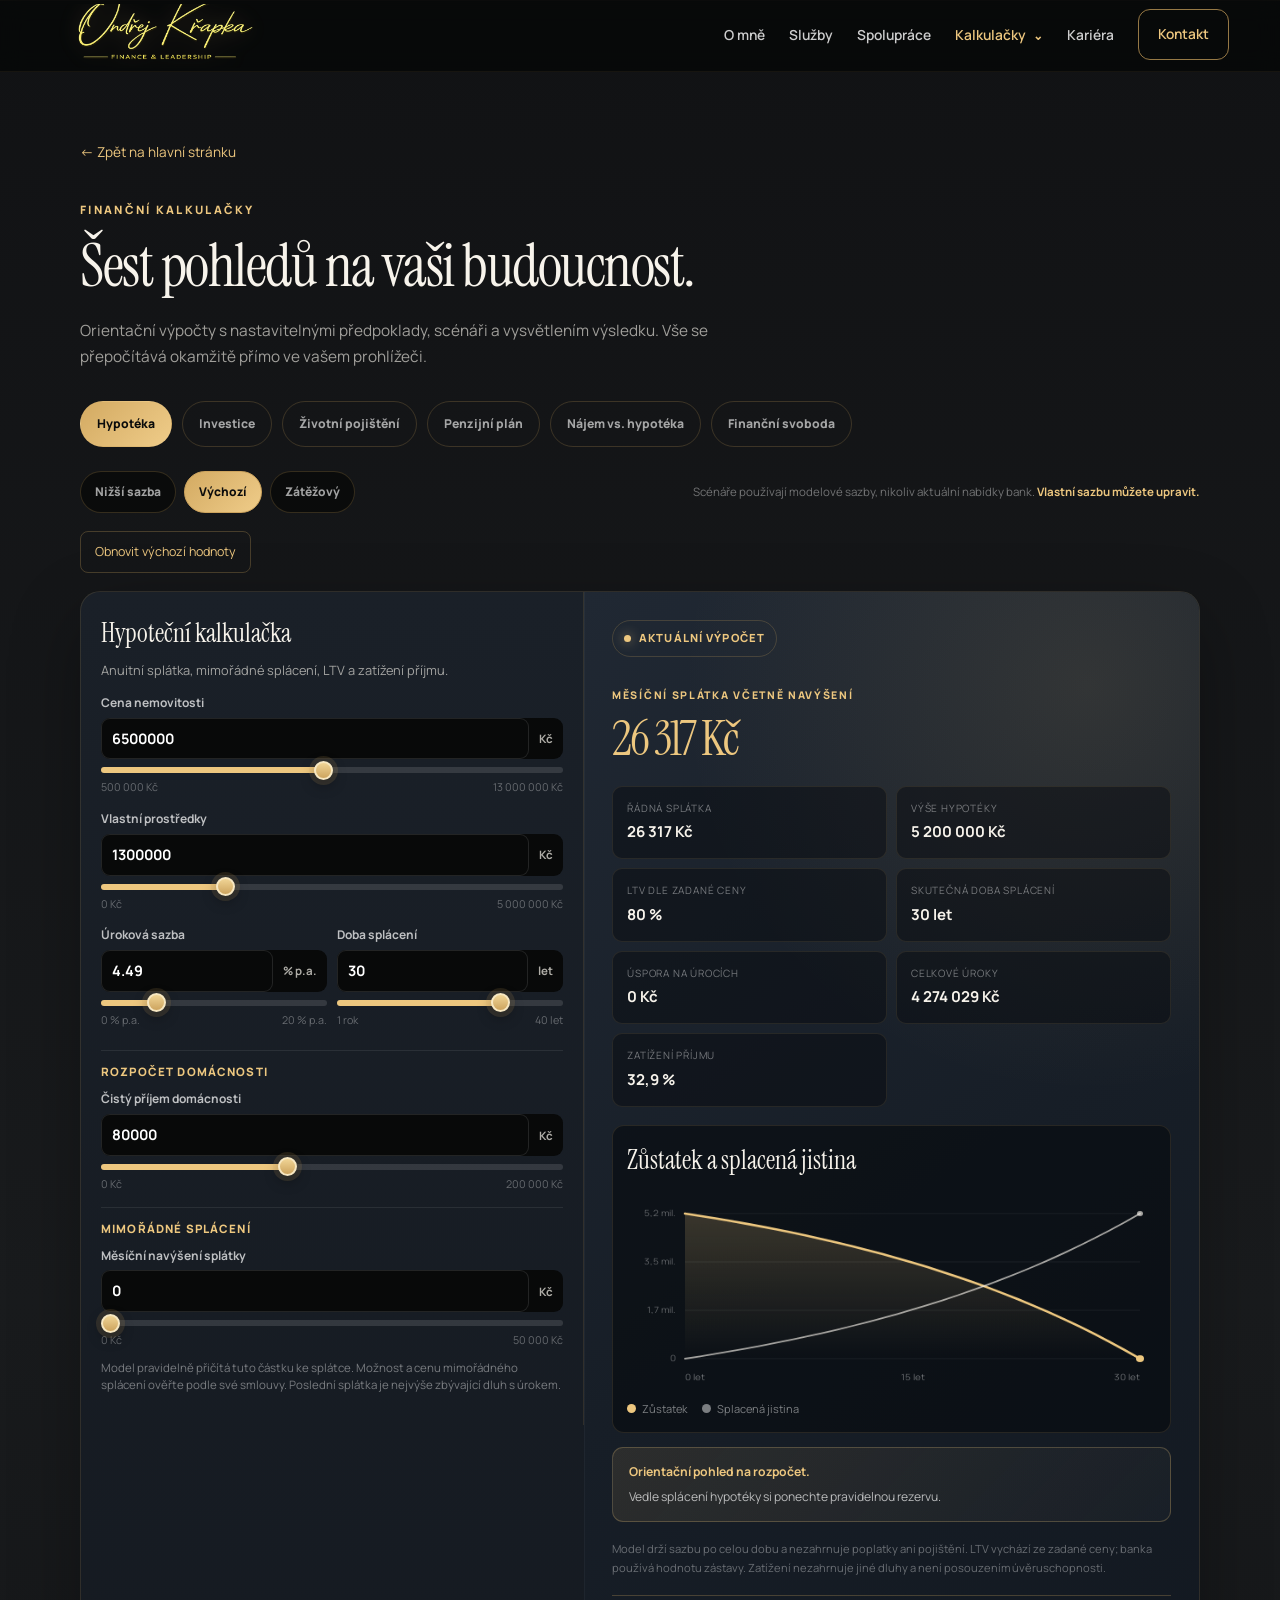
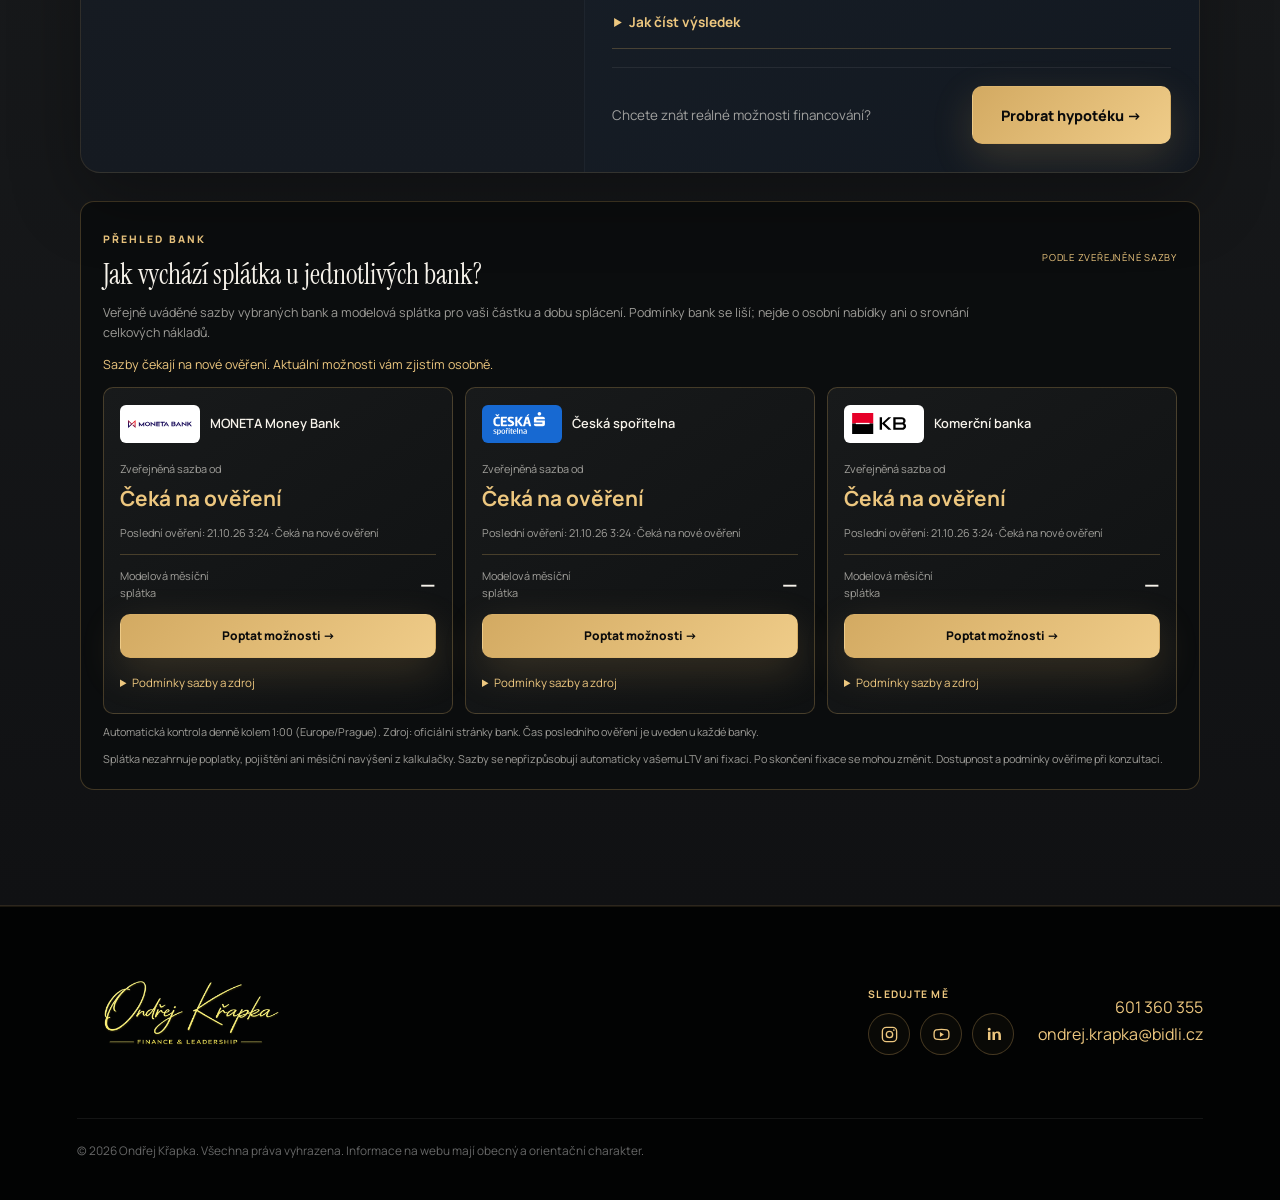
==== commit 953b207b: "Compact calculator inputs and spacing" ====
--- a/kalkulacky.html
+++ b/kalkulacky.html
@@ -8,7 +8,7 @@
   <link rel="preconnect" href="https://fonts.googleapis.com">
   <link rel="preconnect" href="https://fonts.gstatic.com" crossorigin>
   <link href="https://fonts.googleapis.com/css2?family=Instrument+Serif:ital@0;1&family=Manrope:wght@400;500;600;700;800&display=swap" rel="stylesheet">
-    <link rel="stylesheet" href="styles.css?v=calculator-guidance-1">
+    <link rel="stylesheet" href="styles.css?v=compact-calculators-2">
 </head>
 <body class="calculator-page">
   <header class="site-header">
--- a/styles.css
+++ b/styles.css
@@ -983,3 +983,24 @@
 .calculator-explanation summary{padding:15px 2px;color:var(--gold-light);font-size:.85rem;font-weight:700;cursor:pointer}
 .calculator-explanation summary:focus-visible{outline:2px solid var(--gold-light);outline-offset:3px}
 .calculator-explanation p{margin:0;padding:0 2px 16px;color:var(--muted);font-size:.83rem;line-height:1.8}
+
+/* Compact calculator forms; keep touch inputs comfortably usable. */
+.calculator-page .calculator-panel{padding:20px}
+.calculator-page .calculator-panel h3{font-size:clamp(1.65rem,2vw,1.9rem);margin-bottom:5px}
+.calculator-page .calculator-intro{font-size:.8rem;line-height:1.55;margin-bottom:12px}
+.calculator-page .calc-field{gap:5px;margin-bottom:12px}
+.calculator-page .compact-grid{gap:10px}
+.calculator-page .compact-grid .calc-field{margin-bottom:8px}
+.calculator-page .calc-value-wrap{margin-bottom:3px}
+.calculator-page .calc-value-wrap input{padding:8px 10px;min-height:40px;font-size:.9rem}
+.calculator-page .calc-section-title{margin:13px 0 8px;padding-top:11px;letter-spacing:.1em}
+.calculator-page .premium-range-control{gap:6px}
+.calculator-page .premium-range-meta{grid-template-columns:1fr 1fr;gap:8px}
+.calculator-page .premium-range-value{display:none}
+.calculator-page .calc-note{margin-top:4px}
+.calculator-page .calculator-panel>.calc-note{margin-bottom:12px}
+@media(max-width:700px){
+  .calculator-page .calculator-panel{padding:18px 16px}
+  .calculator-page .calc-value-wrap input{font-size:16px;min-height:44px}
+  .calculator-page .premium-range-track{min-height:24px}
+}
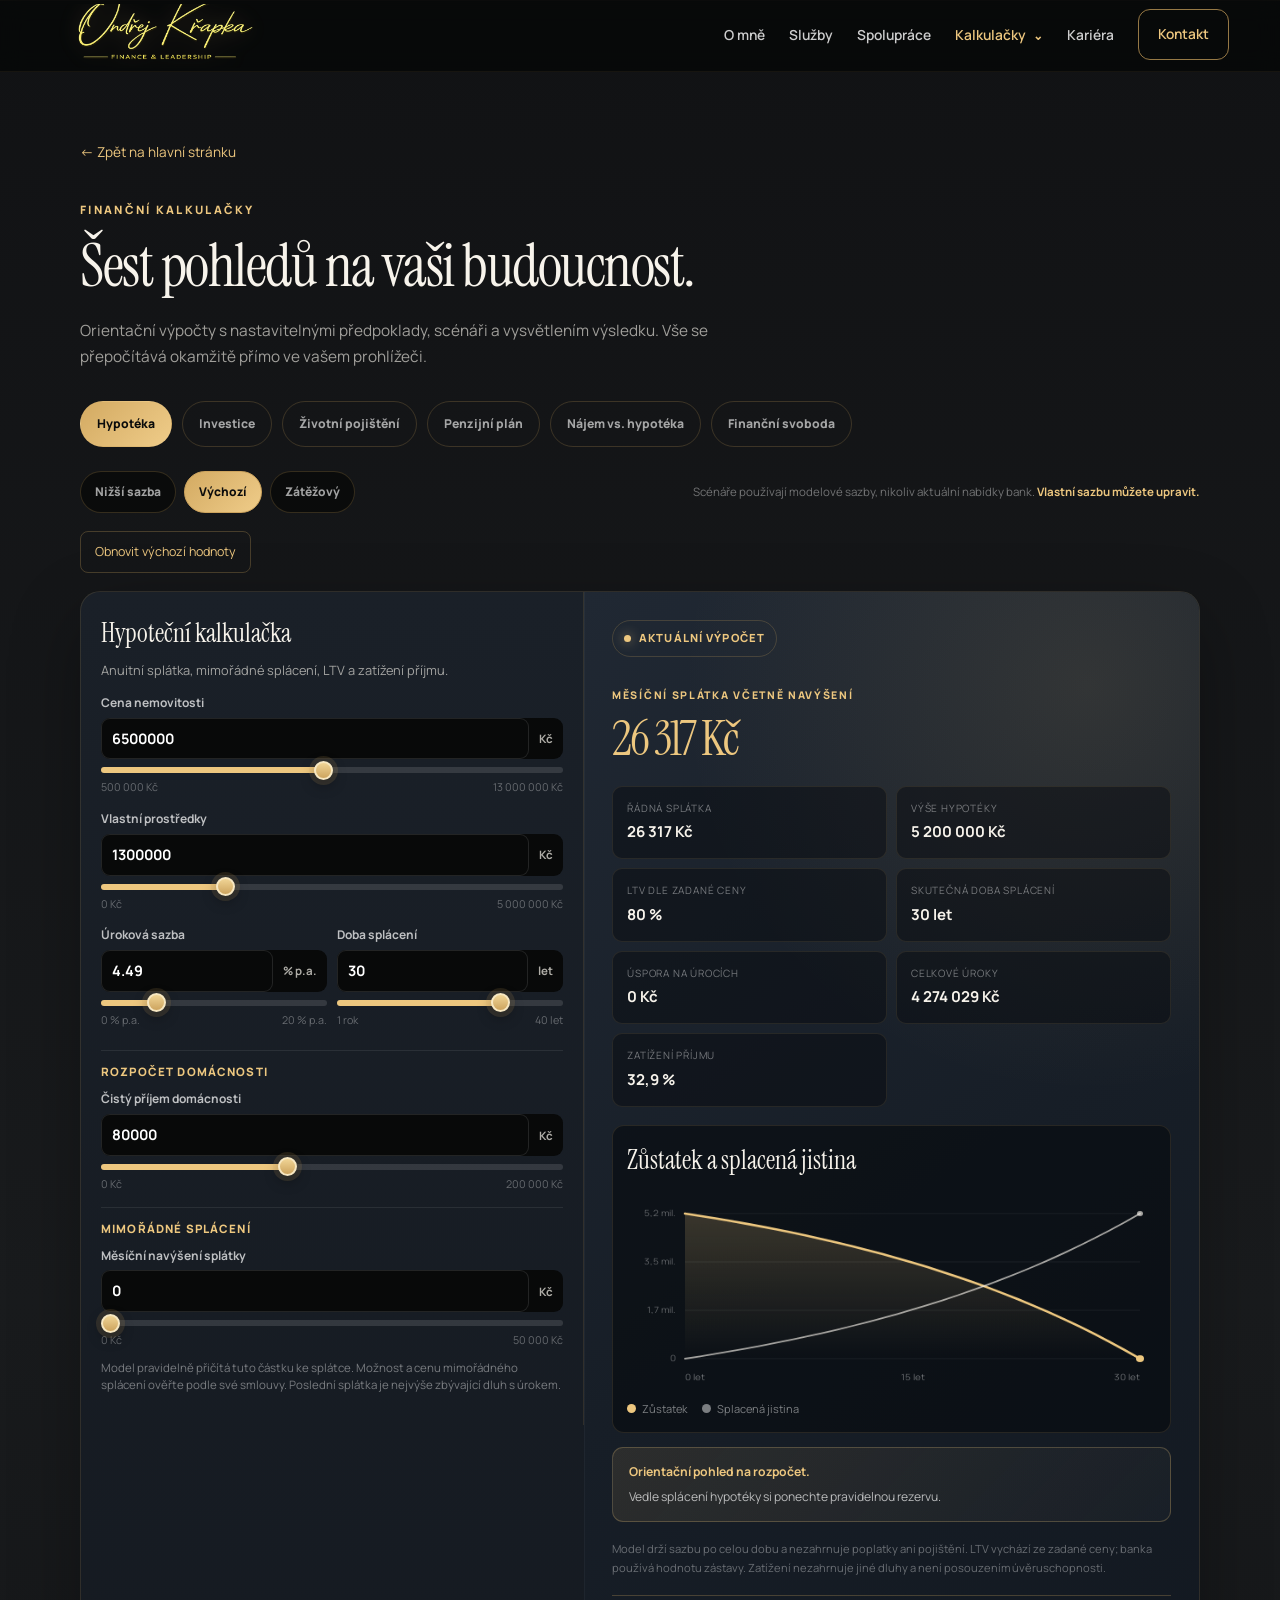
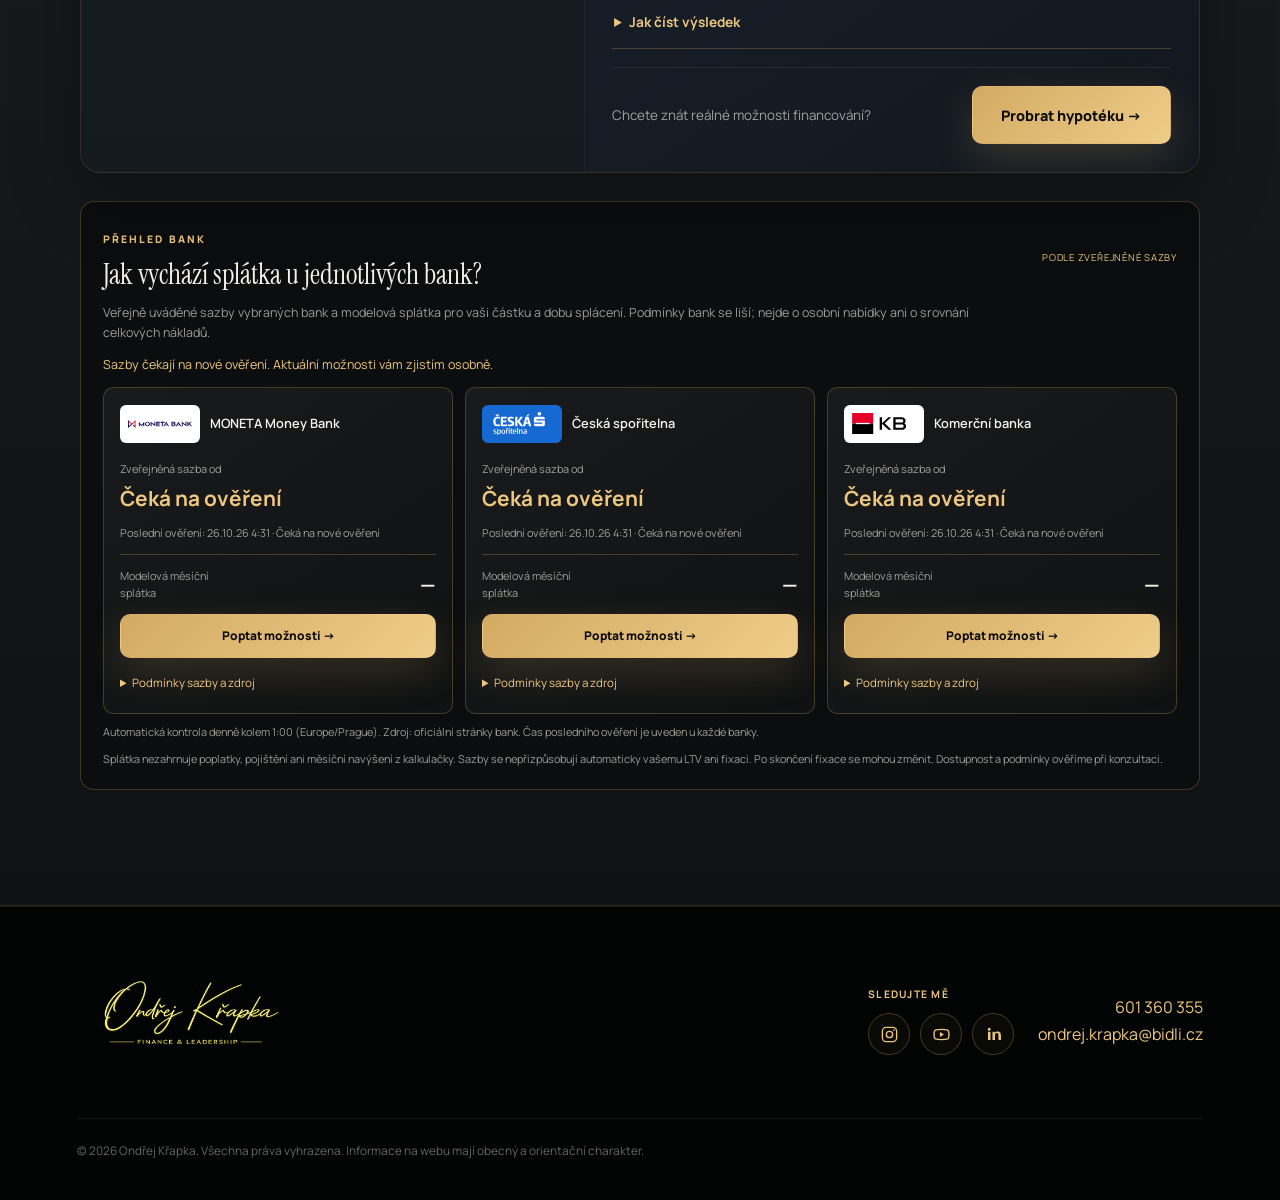
==== commit 3bbb4544: "Redesign financial freedom calculator around planned rent" ====
--- a/kalkulacky.html
+++ b/kalkulacky.html
@@ -101,11 +101,13 @@
 
       <div class="calculator-view" id="panel-freedom" role="tabpanel" aria-labelledby="tab-freedom" data-view="freedom" hidden>
         <div class="calc-toolbar"><div class="scenario-switch" data-scenarios="freedom" role="group" aria-label="Míra čerpání"><button type="button" class="scenario-button" data-scenario="cautious" aria-pressed="false">3,5 %</button><button type="button" class="scenario-button active" data-scenario="classic" aria-pressed="true">4 %</button><button type="button" class="scenario-button" data-scenario="flexible" aria-pressed="false">4,5 %</button></div><div class="calc-help">Míra čerpání určuje velikost cílového kapitálu. Nižší hodnota je <strong>opatrnější</strong>.</div></div>
-        <div class="calculator-shell"><div class="calculator-panel"><h3>Kalkulačka finanční svobody</h3><p class="calculator-intro">Kolik kapitálu potřebujete a kdy jej můžete při pravidelném investování dosáhnout.</p>
-          <div class="compact-grid"><div class="calc-field"><label for="fAge">Současný věk</label><div class="calc-value-wrap"><input id="fAge" type="number" min="18" max="80" value="35"><span>let</span></div></div><div class="calc-field"><label for="fIncome">Požadovaný příjem v dnešních cenách</label><div class="calc-value-wrap"><input id="fIncome" type="number" min="0" max="1000000" data-range-max="150000" step="1000" value="50000"><span>Kč/měs.</span></div></div></div>
-          <div class="compact-grid"><div class="calc-field"><label for="fCurrent">Současný investovaný majetek</label><div class="calc-value-wrap"><input id="fCurrent" type="number" min="0" max="1000000000" data-range-max="10000000" step="10000" value="500000"><span>Kč</span></div></div><div class="calc-field"><label for="fMonthly">Měsíční investice</label><div class="calc-value-wrap"><input id="fMonthly" type="number" min="0" max="1000000" data-range-max="100000" step="500" value="12000"><span>Kč</span></div></div></div>
-          <div class="compact-grid"><div class="calc-field"><label for="fReturn">Očekávaný výnos</label><div class="calc-value-wrap"><input id="fReturn" type="number" min="-20" max="30" step="0.1" value="7"><span>% p.a.</span></div></div><div class="calc-field"><label for="fInflation">Inflace</label><div class="calc-value-wrap"><input id="fInflation" type="number" min="0" max="20" step="0.1" value="2.5"><span>% p.a.</span></div></div></div><div class="compact-grid"><div class="calc-field"><label for="fWithdrawal">Modelová míra čerpání</label><div class="calc-value-wrap"><input id="fWithdrawal" type="number" min="2" max="8" step="0.1" value="4"><span>% ročně</span></div></div><div class="calc-field"><label for="fGrowth">Každoroční navýšení investice</label><div class="calc-value-wrap"><input id="fGrowth" type="number" min="0" max="20" step="0.1" value="2.5"><span>% ročně</span></div></div></div>
-        </div><div class="calculator-result" aria-live="polite"><div class="result-status">FIRE scénář</div><span class="result-kicker">Odhad dosažení finanční svobody</span><div class="monthly-payment" id="fYears">—</div><div class="result-grid"><div class="result-item"><span>Cílový kapitál v dnešních cenách</span><strong id="fTarget">—</strong></div><div class="result-item"><span>Odhadovaný věk</span><strong id="fTargetAge">—</strong></div><div class="result-item"><span>Aktuální pokrok</span><strong id="fProgress">—</strong></div><div class="result-item"><span>Dnešní možná renta</span><strong id="fCurrentIncome">—</strong></div></div><div class="chart-wrap"><div class="chart-head"><h4>Cesta k cíli v dnešních cenách</h4></div><canvas class="chart-canvas" id="freedomChart" role="img" aria-label="Graf cesty k finanční nezávislosti v dnešních cenách"></canvas></div><div class="recommendation" id="fRecommendation"></div><p class="calculator-disclaimer">Model zvlášť zohledňuje výnos, inflaci a každoroční navyšování vkladu. Míra čerpání není zárukou udržitelnosti renty; výsledek nezahrnuje daně, poplatky ani kolísání trhu.</p><details class="calculator-explanation"><summary>Jak číst výsledek</summary><p>Cílový kapitál vychází z požadovaného příjmu a zadané roční míry čerpání. Cíl i graf jsou v dnešní kupní síle. Odhadovaný termín ukazuje, kdy jej při zadaném výnosu a tempu vkladů model dosáhne. Nižší míra čerpání znamená vyšší potřebný kapitál; samotné dosažení cíle nezaručuje, že renta vystačí po celý život.</p></details><div class="calculator-cta"><p>Chcete vytvořit konkrétní plán finanční svobody?</p><a class="button button-primary" href="index.html?tema=freedom#kontakt">Vytvořit plán →</a></div></div></div>
+        <div class="calculator-shell"><div class="calculator-panel"><h3>Kalkulačka plánované renty</h3><p class="calculator-intro">Zadejte, od kdy chcete rentu pobírat, jak vysokou ji chcete a kolik můžete pravidelně investovat.</p>
+          <div class="compact-grid"><div class="calc-field"><label for="fAge">Kolik je vám let</label><div class="calc-value-wrap"><input id="fAge" type="number" min="18" max="79" value="35"><span>let</span></div></div><div class="calc-field"><label for="fRentAge">Od kolika let chcete rentu</label><div class="calc-value-wrap"><input id="fRentAge" type="number" min="30" max="85" value="60"><span>let</span></div></div></div>
+          <div class="compact-grid"><div class="calc-field"><label for="fIncome">Požadovaná renta v dnešních cenách</label><div class="calc-value-wrap"><input id="fIncome" type="number" min="0" max="1000000" data-range-max="150000" step="1000" value="50000"><span>Kč/měs.</span></div></div><div class="calc-field"><label for="fMonthly">Kolik chcete investovat měsíčně</label><div class="calc-value-wrap"><input id="fMonthly" type="number" min="0" max="1000000" data-range-max="100000" step="500" value="12000"><span>Kč/měs.</span></div></div></div>
+          <div class="calc-field"><label for="fCurrent">Kolik už máte investováno</label><div class="calc-value-wrap"><input id="fCurrent" type="number" min="0" max="1000000000" data-range-max="10000000" step="10000" value="500000"><span>Kč</span></div></div>
+          <div class="calc-section-title">Modelové předpoklady</div><div class="compact-grid"><div class="calc-field"><label for="fReturn">Očekávaný výnos</label><div class="calc-value-wrap"><input id="fReturn" type="number" min="-20" max="30" step="0.1" value="7"><span>% p.a.</span></div></div><div class="calc-field"><label for="fInflation">Inflace</label><div class="calc-value-wrap"><input id="fInflation" type="number" min="0" max="20" step="0.1" value="2.5"><span>% p.a.</span></div></div></div><div class="calc-field"><label for="fWithdrawal">Modelová míra čerpání</label><div class="calc-value-wrap"><input id="fWithdrawal" type="number" min="2" max="8" step="0.1" value="4"><span>% ročně</span></div></div>
+          <p class="calc-note">Zadaná i potřebná investice jsou uvedené v dnešních cenách. Model předpokládá, že je budete v čase navyšovat přibližně o inflaci.</p>
+        </div><div class="calculator-result" aria-live="polite"><div class="result-status">Orientační plán renty</div><span class="result-kicker">Potřebná měsíční investice</span><div class="monthly-payment" id="fRequiredMonthly">—</div><div class="result-grid"><div class="result-item"><span>Potřebná roční investice</span><strong id="fRequiredYearly">—</strong></div><div class="result-item"><span>Cílový kapitál v dnešních cenách</span><strong id="fTarget">—</strong></div><div class="result-item"><span>Odhad kapitálu ve zvoleném věku</span><strong id="fProjected">—</strong></div><div class="result-item"><span>Pokrytí cíle vaším plánem</span><strong id="fCoverage">—</strong></div><div class="result-item"><span>Rozdíl měsíční investice</span><strong id="fDifference">—</strong></div></div><div class="chart-wrap"><div class="chart-head"><h4>Váš plán a cílový kapitál v dnešních cenách</h4></div><canvas class="chart-canvas" id="freedomChart" role="img" aria-label="Graf plánovaného kapitálu do zahájení renty"></canvas></div><div class="recommendation" id="fRecommendation"></div><p class="calculator-disclaimer">Výpočet používá stálý modelový výnos a inflaci. Nezahrnuje daně, poplatky ani kolísání trhu. Míra čerpání není zárukou, že renta vydrží po celý život.</p><details class="calculator-explanation"><summary>Jak číst výsledek</summary><p>Potřebná měsíční a roční investice ukazují orientační tempo pro dosažení cílového kapitálu ve zvoleném věku. Odhad kapitálu vychází z částky, kterou chcete investovat. Rozdíl ukazuje, o kolik je váš měsíční plán nad nebo pod vypočtenou potřebou. Vše je v dnešní kupní síle.</p></details><div class="calculator-cta"><p>Chcete nastavit rentu podle své skutečné situace?</p><a class="button button-primary" href="index.html?tema=freedom#kontakt">Domluvit schůzku k rentě →</a></div></div></div>
       </div>
     </section>
   </main>
@@ -218,11 +220,14 @@
       const ownerWealth=buy.at(-1)?.v||0,renterWealth=rentSeries.at(-1)?.v||0;set('rWinner',Math.abs(ownerWealth-renterWealth)<1?'Srovnatelný výsledek':ownerWealth>renterWealth?'Vlastní bydlení':'Nájem + investice');set('rBuyWealth',money(ownerWealth));set('rRentWealth',money(renterWealth));set('rPayment',money(payment));set('rDifference',money(Math.abs(ownerWealth-renterWealth)));set('rRemainingLoan',money(balance));set('rOwnerPortfolio',money(ownerPortfolio));drawLineChart('rentBuyChart',[{data:buy},{data:rentSeries}]);html('rRecommendation','<strong>Rozhoduje dlouhý horizont a disciplína.</strong>'+(Math.abs(ownerWealth-renterWealth)<1?'Při zadaných předpokladech vychází obě varianty stejně.':ownerWealth>renterWealth?'Při zadaných předpokladech vytváří vyšší čistý majetek vlastní bydlení.':'Při zadaných předpokladech vychází lépe nájem spojený s důsledným investováním rozdílu.')+' Obě varianty pracují se stejným počátečním kapitálem i měsíčním rozpočtem.')
     }
     function calcFreedom(){
-      const age=get('fAge'),income=get('fIncome'),current=get('fCurrent'),baseMonthly=get('fMonthly'),annual=raw('fReturn')/100,infl=get('fInflation')/100,growth=get('fGrowth')/100,withdraw=Math.max(get('fWithdrawal')/100,.001),targetToday=income*12/withdraw,monthlyReturn=Math.pow(1+annual,1/12)-1;
-      if(targetToday<=0){set('fYears','Doplňte cíl');set('fTarget',money(0));set('fTargetAge','—');set('fProgress','—');set('fCurrentIncome',money(current*withdraw/12));drawLineChart('freedomChart',[{data:[{label:'0 let',v:current}]}],0);html('fRecommendation','<strong>Zadejte požadovaný příjem.</strong>Bez cílové měsíční renty nelze určit potřebný kapitál ani dobu do finanční svobody.');return}
-      let value=current,monthly=baseMonthly,months=0,realValue=current;const maxMonths=1200,data=[{label:'0 let',t:0,v:realValue}];while(realValue<targetToday&&months<maxMonths){value=value*(1+monthlyReturn)+monthly;months++;realValue=value/Math.pow(1+infl,months/12);if(months%12===0){data.push({label:yearText(months/12),t:months/12,v:realValue});monthly*=1+growth}}
-      if(months%12!==0)data.push({label:monthText(months),t:months/12,v:realValue});
-      const reached=realValue>=targetToday,years=months/12;set('fYears',reached?(months===0?'Cíl již dosažen':monthText(months)):'Nedosaženo do 100 let');set('fTarget',money(targetToday));set('fTargetAge',reached?decimal.format(age+years)+' let':'—');set('fProgress',pct(current/targetToday*100));set('fCurrentIncome',money(current*withdraw/12));drawLineChart('freedomChart',[{data}],targetToday);html('fRecommendation','<strong>'+(reached&&months===0?'Modelový cílový kapitál již máte.':(reached&&years<=20)?'Cíl je při zadaném tempu dosažitelný.':reached?'Cíl vyžaduje dlouhodobou disciplínu.':'Současné tempo k cíli nestačí v modelovaném horizontu.')+'</strong>Výnos, inflace a každoroční navýšení vkladu se počítají odděleně. Vývoj grafu i cílový kapitál jsou uvedeny v dnešních cenách.')
+      const age=get('fAge'),rentAge=get('fRentAge'),income=get('fIncome'),current=get('fCurrent'),plannedMonthly=get('fMonthly'),annual=raw('fReturn')/100,infl=get('fInflation')/100,withdraw=Math.max(get('fWithdrawal')/100,.001),years=rentAge-age,months=Math.round(years*12),targetToday=income*12/withdraw,realAnnual=(1+annual)/(1+infl)-1,monthlyReal=Math.pow(1+realAnnual,1/12)-1;
+      const futureCurrent=current*Math.pow(1+monthlyReal,months),needed=Math.max(targetToday-futureCurrent,0),factor=Math.abs(monthlyReal)<1e-12?months:Math.expm1(months*Math.log1p(monthlyReal))/monthlyReal,requiredMonthly=needed/Math.max(factor,1e-12),requiredYearly=requiredMonthly*12;
+      let projected=current;const data=[{label:decimal.format(age)+' let',t:0,v:projected}];
+      for(let month=1;month<=months;month++){projected=projected*(1+monthlyReal)+plannedMonthly;if(month%12===0||month===months)data.push({label:decimal.format(age+month/12)+' let',t:month/12,v:projected})}
+      const coverage=targetToday>0?projected/targetToday*100:0,difference=plannedMonthly-requiredMonthly;
+      set('fRequiredMonthly',targetToday>0?money(requiredMonthly):'Doplňte rentu');set('fRequiredYearly',targetToday>0?money(requiredYearly):'—');set('fTarget',money(targetToday));set('fProjected',money(projected));set('fCoverage',targetToday>0?pct(coverage):'—');set('fDifference',targetToday>0?(Math.abs(difference)<.5?'Plán odpovídá potřebě':difference>0?money(difference)+' navíc':money(Math.abs(difference))+' chybí'):'—');drawLineChart('freedomChart',[{data}],targetToday);
+      if(targetToday<=0){html('fRecommendation','<strong>Zadejte požadovanou měsíční rentu.</strong>Potom uvidíte potřebnou měsíční i roční investici.');return}
+      html('fRecommendation','<strong>'+(needed<=0?'Současný kapitál může modelový cíl pokrýt.':difference>=-.5?'Zadaná investice modelový cíl pokrývá.':'Zadaná investice na modelový cíl nestačí.')+'</strong>'+(needed<=0?'Další investice může vytvořit rezervu pro horší vývoj.':difference>=-.5?'Při zadaných předpokladech směřujete k cíli s rezervou '+money(Math.max(difference,0))+' měsíčně.':'Pro dosažení cíle by bylo potřeba investovat přibližně o '+money(Math.abs(difference))+' měsíčně více.')+' Výsledek je orientační a pracuje v dnešní kupní síle.')
     }
     const calculators={mortgage:calcMortgage,investment:calcInvestment,insurance:calcInsurance,pension:calcPension,rentbuy:calcRentBuy,freedom:calcFreedom};
     function validateCalculator(view){
@@ -236,6 +241,7 @@
         else if(input.dataset.integer==='true'&&!Number.isInteger(value))message='Zadejte celé číslo.';
         if(!message&&(input.id==='mOwn'||input.id==='rOwn')&&value>Number(document.getElementById(input.id==='mOwn'?'mPrice':'rPrice').value))message='Vlastní prostředky nesmí přesáhnout cenu nemovitosti.';
         if(!message&&input.id==='pRetire'&&value<=Number(document.getElementById('pAge').value))message='Věk odchodu do penze musí být vyšší než současný věk.';
+        if(!message&&input.id==='fRentAge'&&value<=Number(document.getElementById('fAge').value))message='Věk zahájení renty musí být vyšší než současný věk.';
         input.setAttribute('aria-invalid',String(Boolean(message)));
         input.setCustomValidity(message);
         const error=document.getElementById(input.id+'-error');
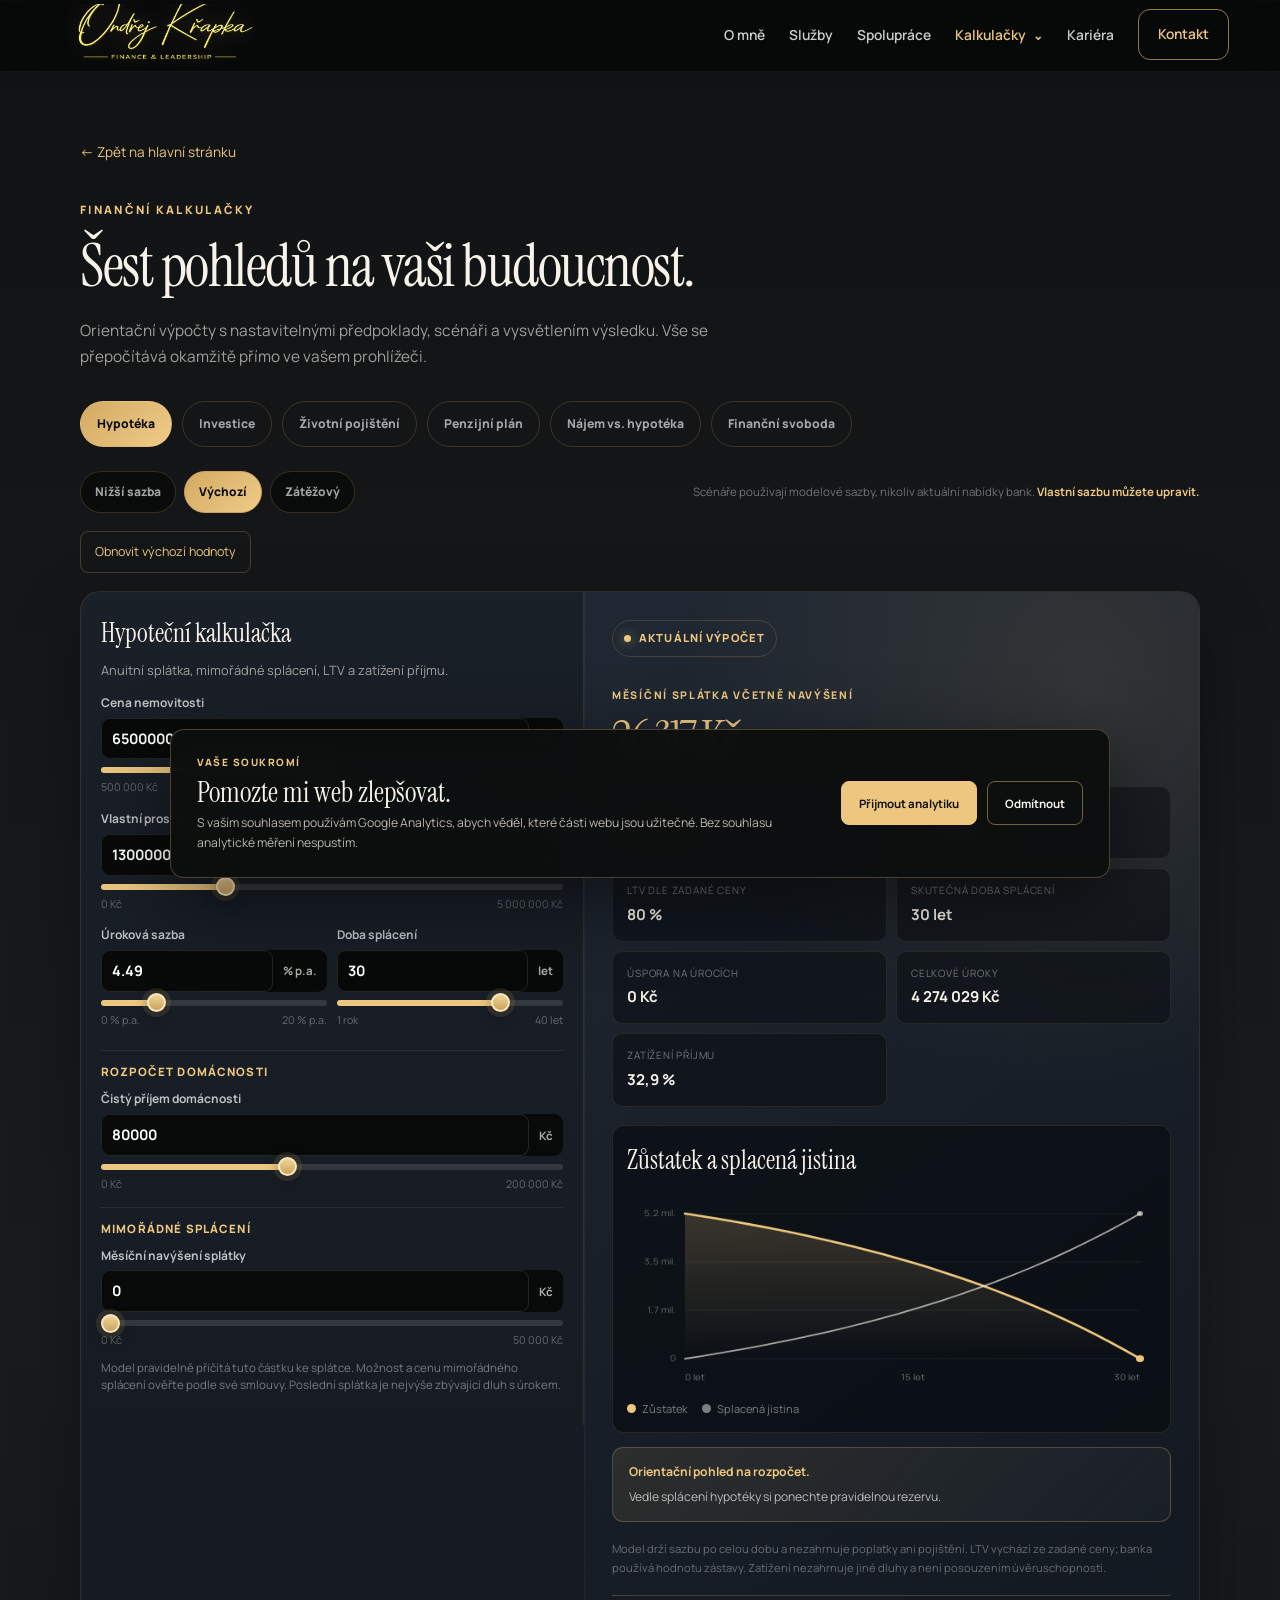
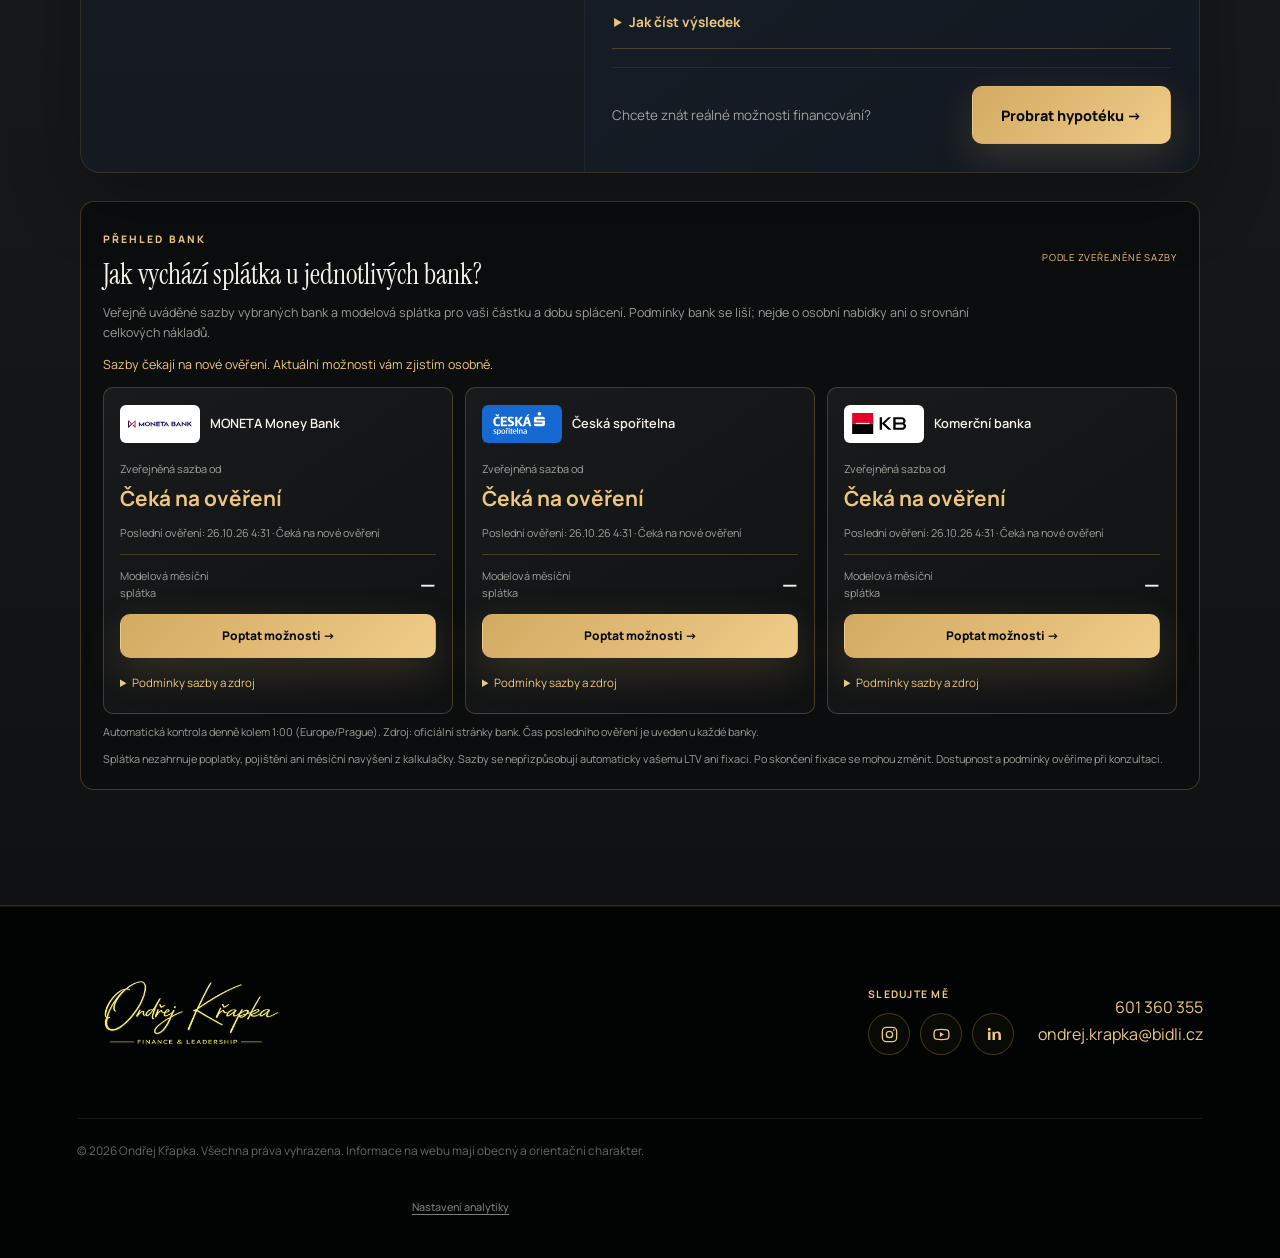
==== commit ac1499c1: "Add consent-aware Google Analytics" ====
--- a/kalkulacky.html
+++ b/kalkulacky.html
@@ -8,7 +8,7 @@
   <link rel="preconnect" href="https://fonts.googleapis.com">
   <link rel="preconnect" href="https://fonts.gstatic.com" crossorigin>
   <link href="https://fonts.googleapis.com/css2?family=Instrument+Serif:ital@0;1&family=Manrope:wght@400;500;600;700;800&display=swap" rel="stylesheet">
-    <link rel="stylesheet" href="styles.css?v=compact-calculators-2">
+    <link rel="stylesheet" href="styles.css?v=analytics-1">
 </head>
 <body class="calculator-page">
   <header class="site-header">
@@ -112,6 +112,7 @@
     </section>
   </main>
   <footer class="site-footer"><div><img src="logoHlavicka-optimized.png?v=1" alt="Ondřej Křapka" loading="lazy" decoding="async"></div><nav class="footer-socials" aria-label="Sociální sítě"><span class="footer-socials-label">Sledujte mě</span><a href="https://www.instagram.com/ondrej.krapka/" target="_blank" rel="noopener noreferrer" aria-label="Instagram Ondřeje Křapky"><svg viewBox="0 0 24 24" aria-hidden="true"><rect x="3" y="3" width="18" height="18" rx="5"></rect><circle cx="12" cy="12" r="4"></circle><circle class="social-icon-dot" cx="17.5" cy="6.5" r="1"></circle></svg></a><a href="https://www.youtube.com/@OndrejKrapka" target="_blank" rel="noopener noreferrer" aria-label="YouTube Ondřeje Křapky"><svg viewBox="0 0 24 24" aria-hidden="true"><path d="M21 8.2a3 3 0 0 0-2.1-2.1C17 5.6 12 5.6 12 5.6s-5 0-6.9.5A3 3 0 0 0 3 8.2 15 15 0 0 0 2.6 12 15 15 0 0 0 3 15.8a3 3 0 0 0 2.1 2.1c1.9.5 6.9.5 6.9.5s5 0 6.9-.5a3 3 0 0 0 2.1-2.1 15 15 0 0 0 .4-3.8 15 15 0 0 0-.4-3.8Z"></path><path class="social-icon-fill" d="m10 15.2 5-3.2-5-3.2Z"></path></svg></a><a href="https://linkedin.com/in/ondrejkrapka?originalSubdomain=cz" target="_blank" rel="noopener noreferrer" aria-label="LinkedIn Ondřeje Křapky"><svg viewBox="0 0 24 24" aria-hidden="true"><path class="social-icon-fill" d="M5 8.5h3.2V19H5V8.5Zm1.6-5a1.9 1.9 0 1 1 0 3.8 1.9 1.9 0 0 1 0-3.8Zm3.6 5h3.1v1.4c.7-1.1 1.9-1.8 3.6-1.8 3.8 0 4.5 2.5 4.5 5.8V19h-3.2v-5.8c0-1.4 0-3.2-2-3.2s-2.3 1.5-2.3 3.1V19h-3.2V8.5Z"></path></svg></a></nav><div class="footer-links"><a href="tel:+420601360355">601 360 355</a><a href="mailto:ondrej.krapka@bidli.cz">ondrej.krapka@bidli.cz</a></div><p>© <span id="year"></span> Ondřej Křapka. Všechna práva vyhrazena. Informace na webu mají obecný a orientační charakter.</p></footer>
+  <script src="analytics.js?v=1"></script>
   <script src="script.js?v=services-move-1"></script>
   <script src="bank-rates-data.js?v=auto-2"></script>
   <script src="bank-comparison.js?v=audit-5"></script>
--- a/styles.css
+++ b/styles.css
@@ -1004,3 +1004,16 @@
   .calculator-page .calc-value-wrap input{font-size:16px;min-height:44px}
   .calculator-page .premium-range-track{min-height:24px}
 }
+
+/* Consent-aware analytics: compact, readable and equally easy to accept or reject. */
+.analytics-consent{position:fixed;z-index:1000;left:50%;bottom:22px;width:min(940px,calc(100% - 40px));display:grid;grid-template-columns:minmax(0,1fr) auto;gap:28px;align-items:center;padding:24px 26px;border:1px solid rgba(237,199,127,.28);border-radius:14px;background:rgba(13,15,15,.97);box-shadow:0 24px 80px rgba(0,0,0,.48);backdrop-filter:blur(14px);-webkit-backdrop-filter:blur(14px);transform:translate(-50%,18px);opacity:0;transition:opacity .22s ease,transform .22s ease}
+.analytics-consent[hidden]{display:none}.analytics-consent.is-visible{transform:translate(-50%,0);opacity:1}
+.analytics-consent-kicker{display:block;margin-bottom:7px;color:var(--gold-light);font-size:.63rem;font-weight:800;letter-spacing:.15em;text-transform:uppercase}
+.analytics-consent h2{margin:0 0 6px;color:var(--white);font:400 1.75rem/1.05 "Instrument Serif",serif}
+.analytics-consent p{max-width:610px;margin:0;color:#bcb8b0;font-size:.76rem;line-height:1.65}
+.analytics-consent-actions{display:flex;gap:10px;align-items:center}
+.analytics-consent-button{min-height:44px;padding:0 17px;border:1px solid rgba(237,199,127,.45);border-radius:8px;color:var(--white);background:transparent;font:700 .72rem "Manrope",sans-serif;cursor:pointer;white-space:nowrap;transition:background .2s ease,color .2s ease,border-color .2s ease}
+.analytics-consent-button:hover,.analytics-consent-button:focus-visible{border-color:var(--gold-light);outline:0}.analytics-consent-accept{border-color:var(--gold-light);color:#111;background:var(--gold-light)}.analytics-consent-accept:hover,.analytics-consent-accept:focus-visible{background:#f4d391}
+.analytics-settings{display:block;margin:12px auto 0;padding:4px;border:0;color:rgba(255,255,255,.48);background:transparent;font:500 .67rem "Manrope",sans-serif;text-decoration:underline;text-underline-offset:3px;cursor:pointer}.analytics-settings:hover,.analytics-settings:focus-visible{color:var(--gold-light);outline:0}
+@media(max-width:760px){.analytics-consent{bottom:12px;width:calc(100% - 24px);grid-template-columns:1fr;gap:17px;padding:20px}.analytics-consent h2{font-size:1.55rem}.analytics-consent-actions{display:grid;grid-template-columns:1fr 1fr}.analytics-consent-button{padding-inline:12px;white-space:normal}}
+@media(max-width:390px){.analytics-consent-actions{grid-template-columns:1fr}.analytics-consent-button{width:100%}}
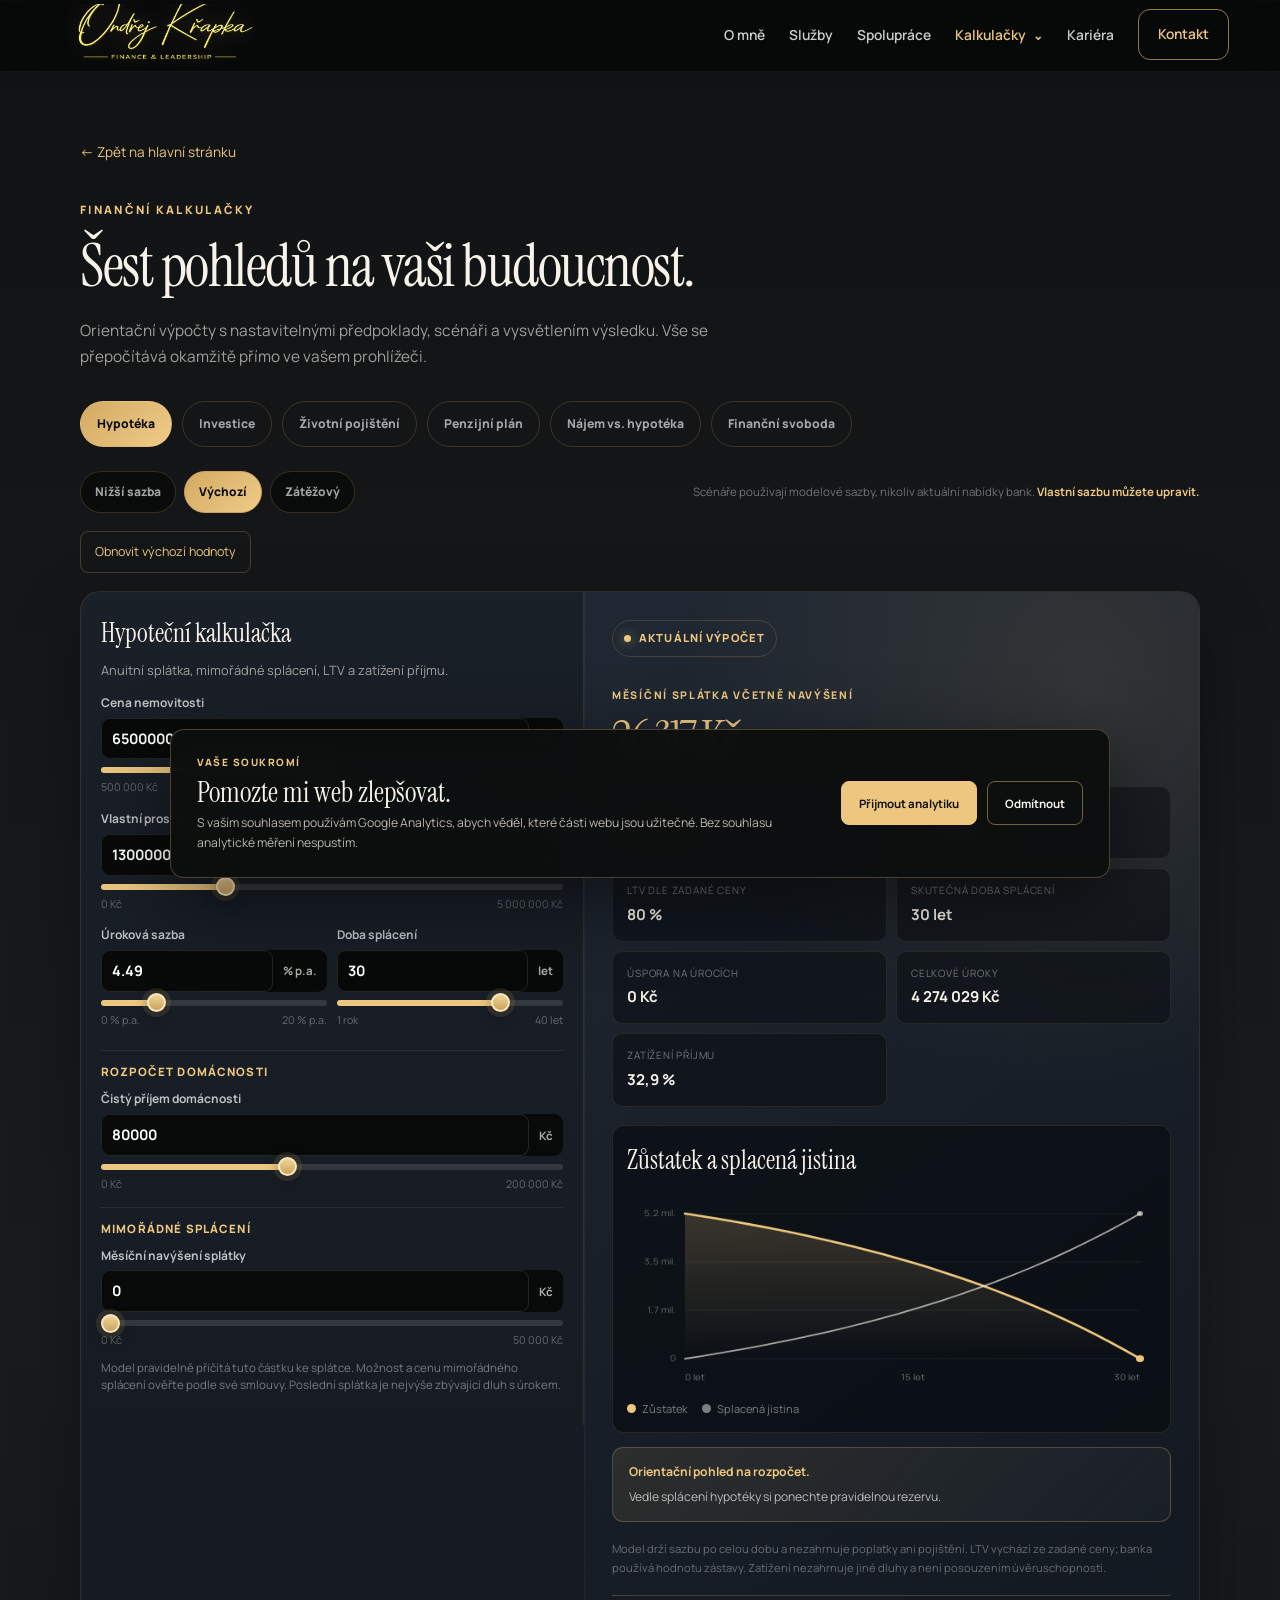
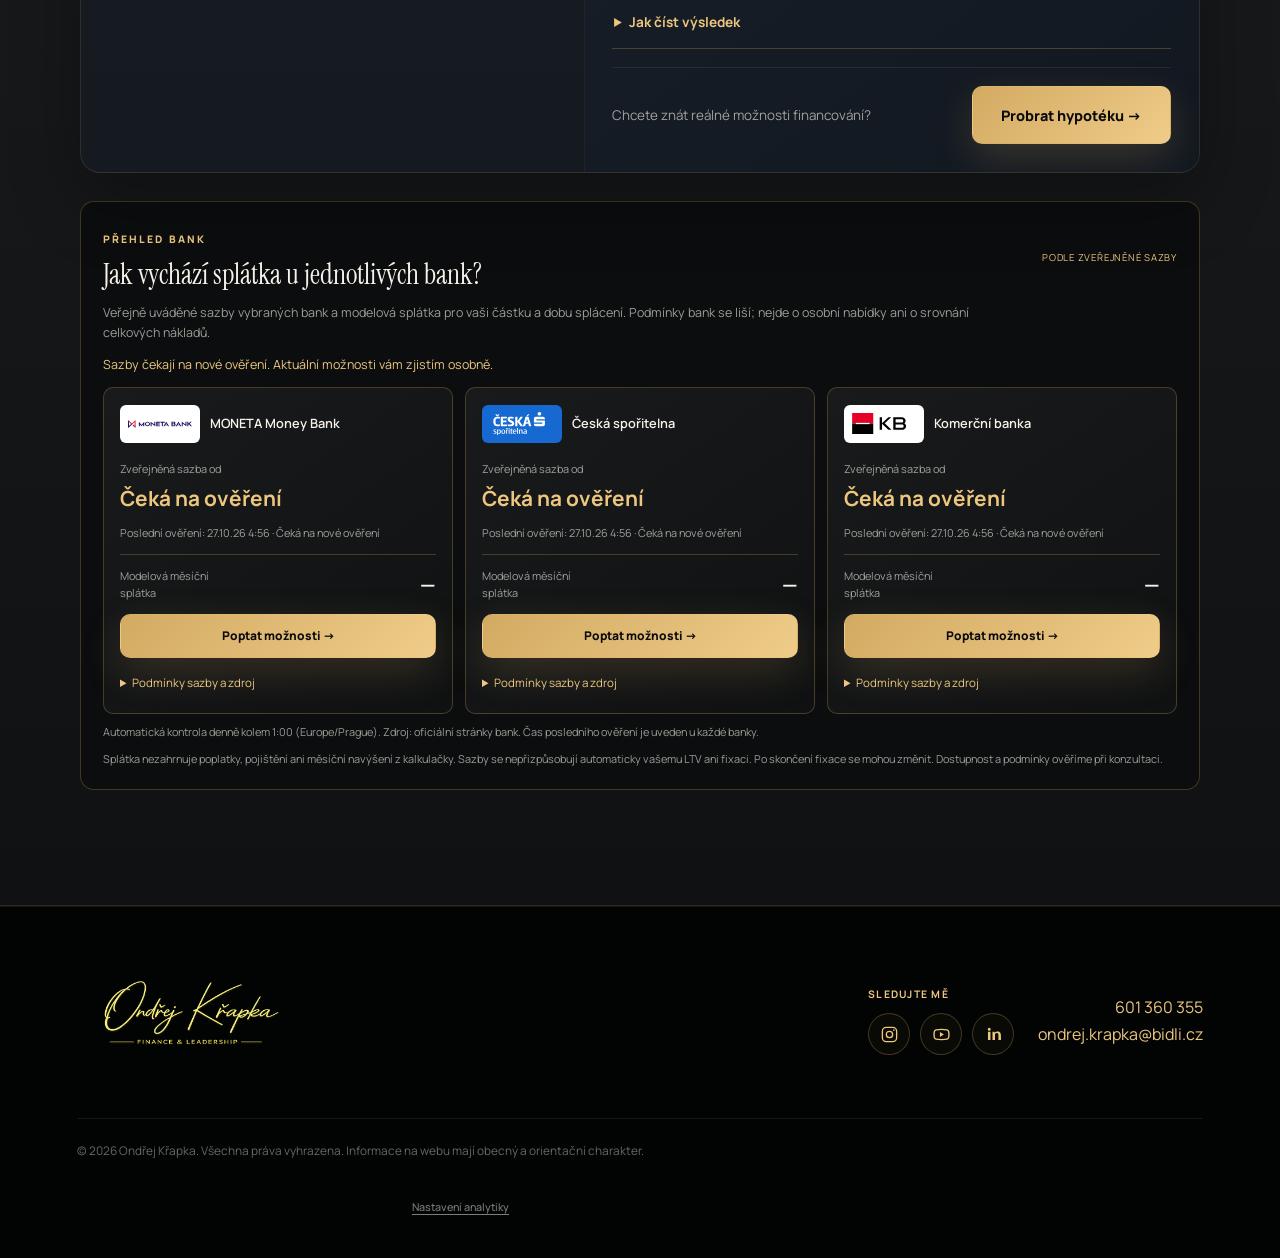
==== commit e684f53c: "Add technical SEO and search indexing files" ====
--- a/kalkulacky.html
+++ b/kalkulacky.html
@@ -4,7 +4,17 @@
   <meta charset="UTF-8" />
   <meta name="viewport" content="width=device-width, initial-scale=1.0" />
   <meta name="description" content="Spočítejte si hypotéku, investice, pojištění, penzi, nájem versus vlastní bydlení a cestu k finanční svobodě. Šest orientačních finančních kalkulaček Ondřeje Křapky." />
+  <meta name="robots" content="index,follow,max-image-preview:large" />
   <title>Finanční kalkulačky | Ondřej Křapka</title>
+  <link rel="canonical" href="https://ondrejkrapka.cz/kalkulacky.html" />
+  <link rel="icon" href="logoHlavicka-optimized.png" type="image/png" />
+  <meta property="og:locale" content="cs_CZ" />
+  <meta property="og:type" content="website" />
+  <meta property="og:title" content="Finanční kalkulačky | Ondřej Křapka" />
+  <meta property="og:description" content="Hypotéka, investice, penze, pojištění a finanční svoboda v přehledných orientačních kalkulačkách." />
+  <meta property="og:url" content="https://ondrejkrapka.cz/kalkulacky.html" />
+  <meta property="og:image" content="https://ondrejkrapka.cz/hero-sterka-optimized.jpg" />
+  <meta name="twitter:card" content="summary_large_image" />
   <link rel="preconnect" href="https://fonts.googleapis.com">
   <link rel="preconnect" href="https://fonts.gstatic.com" crossorigin>
   <link href="https://fonts.googleapis.com/css2?family=Instrument+Serif:ital@0;1&family=Manrope:wght@400;500;600;700;800&display=swap" rel="stylesheet">
